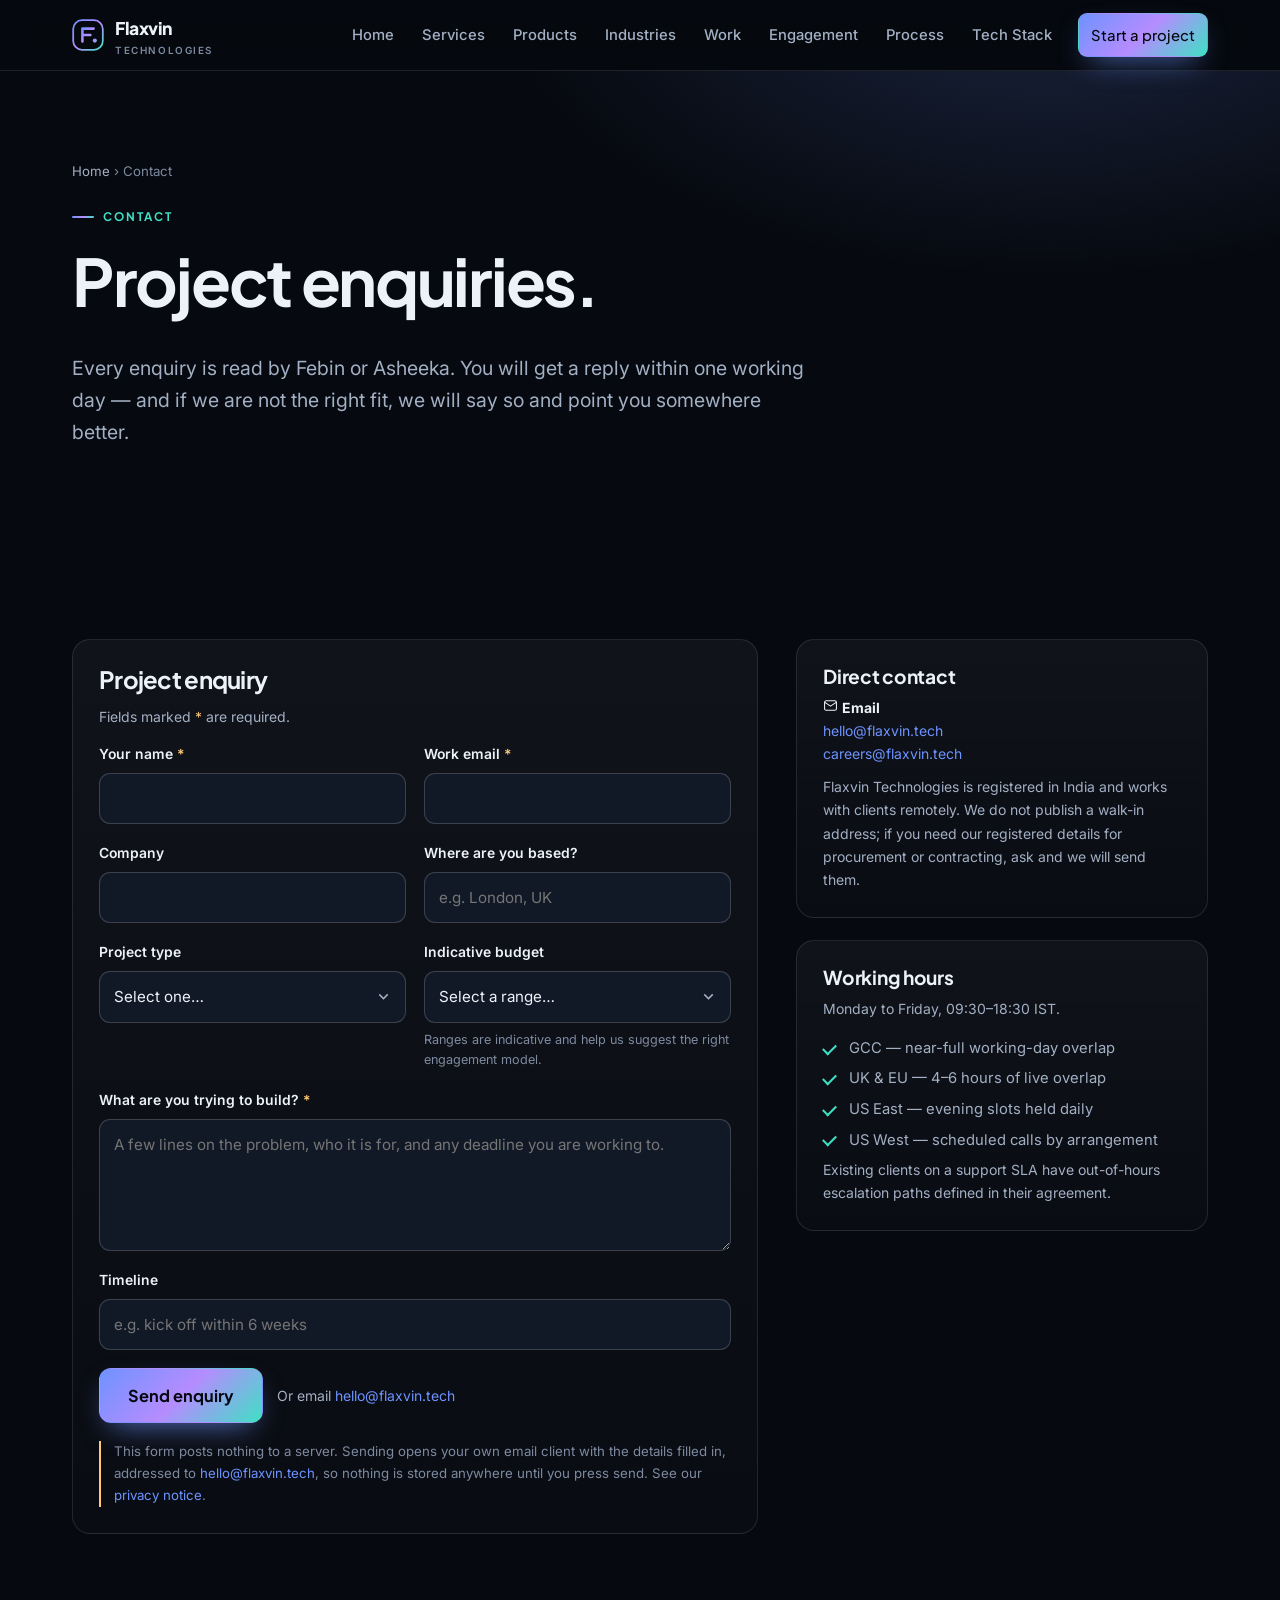
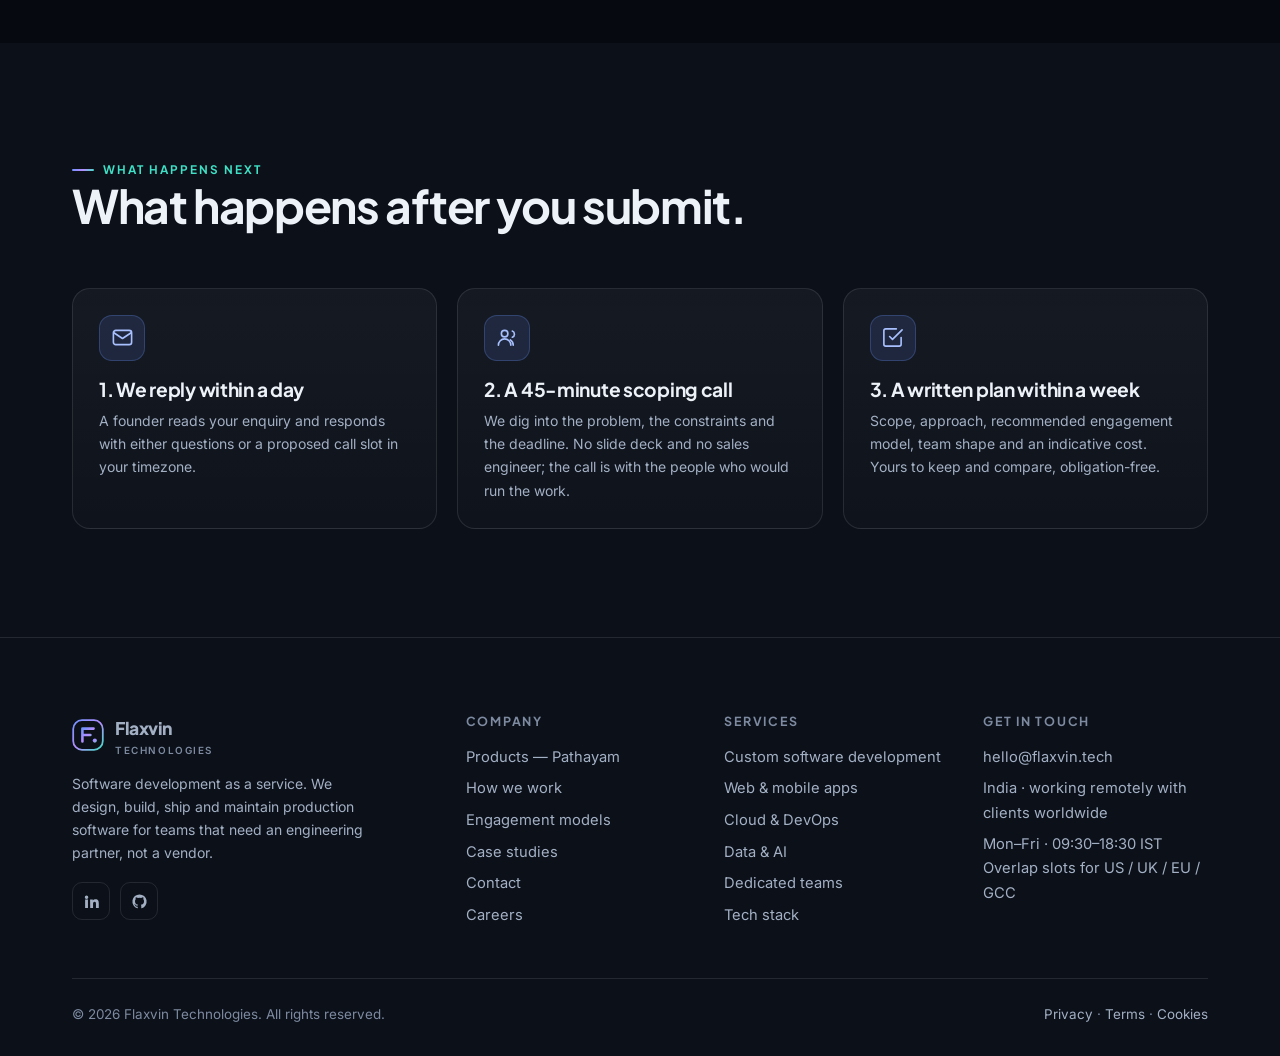
==== contact.html @ ec8975b3 "Add Flaxvin Technologies website Static site, twelve pages, no build step. Each page is self-contain" ====
<!DOCTYPE html>
<html lang="en">
<head>
<meta charset="utf-8">
<meta name="viewport" content="width=device-width, initial-scale=1">
<title>Contact — Flaxvin Technologies</title>
<meta name="description" content="Start a project with Flaxvin Technologies. Send a project enquiry, or email hello@flaxvin.tech. India-based, working across US, UK, EU and Middle East timezones.">
<link rel="canonical" href="https://flaxvin.github.io/Website/contact.html">
<meta name="theme-color" content="#06090F">
<meta property="og:title" content="Contact — Flaxvin Technologies">
<meta property="og:description" content="Start a project with Flaxvin Technologies. Send a project enquiry, or email hello@flaxvin.tech. India-based, working across US, UK, EU and Middle East timezones.">
<meta property="og:site_name" content="Flaxvin Technologies">
<meta property="og:type" content="website">
<meta property="og:image" content="https://flaxvin.github.io/Website/og-image.png">
<meta property="og:image:width" content="1200">
<meta property="og:image:height" content="630">
<meta property="og:url" content="https://flaxvin.github.io/Website/contact.html">
<meta name="twitter:card" content="summary_large_image">
<link rel="icon" href="favicon.ico" sizes="any">
<link rel="icon" href="favicon.svg" type="image/svg+xml">
<link rel="apple-touch-icon" href="assets/logo/apple-touch-icon.png">
<link rel="preconnect" href="https://fonts.googleapis.com">
<link rel="preconnect" href="https://fonts.gstatic.com" crossorigin>
<style>
@import url('https://fonts.googleapis.com/css2?family=Plus+Jakarta+Sans:wght@400;500;600;700;800&family=Inter:wght@400;500;600&display=swap');

*,*::before,*::after{box-sizing:border-box}
:root{
  color-scheme:dark;
  --ink:#06090F;
  --surface:#0B1019;
  --surface-2:#111826;
  --surface-3:#16202F;
  --line:rgba(255,255,255,.10);
  --line-strong:rgba(255,255,255,.18);
  --text:#EDF1F8;
  --muted:#A3B0C4;
  --muted-2:#7D8AA0;
  --accent:#6E93FF;
  --accent-2:#3FE0C5;
  --accent-3:#B58CFF;
  --warn:#FFC978;
  --radius:18px;
  --radius-sm:12px;
  --maxw:1180px;
  --grad:linear-gradient(135deg,#6E93FF 0%,#B58CFF 50%,#3FE0C5 100%);
  --shadow:0 20px 60px -20px rgba(0,0,0,.65);
}
html{-webkit-text-size-adjust:100%;scroll-behavior:smooth;scroll-padding-top:86px;background:var(--ink)}
@media (prefers-reduced-motion:reduce){html{scroll-behavior:auto}}
body{
  margin:0;background:var(--ink);color:var(--text);
  font-family:'Inter',system-ui,-apple-system,Segoe UI,Roboto,sans-serif;
  font-size:16.5px;line-height:1.65;-webkit-font-smoothing:antialiased;
  overflow-x:hidden;
}
img{max-width:100%;display:block}
a{color:var(--accent);text-decoration:none}
a:hover{text-decoration:underline}
h1,h2,h3,h4{font-family:'Plus Jakarta Sans',system-ui,sans-serif;font-weight:700;line-height:1.14;letter-spacing:-.02em;margin:0 0 .5em}
h1{font-size:clamp(2.35rem,5.4vw,4.1rem);letter-spacing:-.035em}
h2{font-size:clamp(1.85rem,3.6vw,2.9rem);letter-spacing:-.03em}
h3{font-size:1.2rem;letter-spacing:-.015em}
h4{font-size:1rem;letter-spacing:-.01em}
p{margin:0 0 1.1em}
ul{margin:0 0 1.1em;padding-left:1.15em}
li{margin:.35em 0}
:focus-visible{outline:3px solid var(--accent-2);outline-offset:3px;border-radius:6px}
.skip{position:absolute;left:-9999px;top:0;background:var(--accent);color:#04070D;padding:.7rem 1.1rem;border-radius:0 0 10px 0;font-weight:700;z-index:999}
.skip:focus{left:0}
.wrap{width:100%;max-width:var(--maxw);margin-inline:auto;padding-inline:22px}
.section{padding:clamp(64px,8.5vw,118px) 0;position:relative}
.section--tint{background:var(--surface)}
.section--tint2{background:var(--surface-2)}
.rule{border:0;border-top:1px solid var(--line);margin:0}

/* ---------- header ---------- */
.hdr{position:sticky;top:0;z-index:80;backdrop-filter:blur(14px);-webkit-backdrop-filter:blur(14px);
  background:rgba(6,9,15,.78);border-bottom:1px solid var(--line)}
.hdr__in{display:flex;align-items:center;gap:20px;min-height:70px}
.brand{display:flex;align-items:center;gap:11px;font-family:'Plus Jakarta Sans',sans-serif;font-weight:800;
  font-size:1.09rem;letter-spacing:-.025em;color:var(--text);text-decoration:none;flex:0 0 auto}
.brand:hover{text-decoration:none}
.brand__mark{width:32px;height:32px;flex:0 0 auto}
.brand__sub{display:block;font-family:'Inter',sans-serif;font-size:.62rem;font-weight:600;letter-spacing:.16em;
  text-transform:uppercase;color:var(--muted-2);line-height:1;margin-top:3px}
.nav{margin-left:auto;display:flex;align-items:center;gap:4px}
.nav a{color:var(--muted);font-size:.925rem;font-weight:500;padding:9px 12px;border-radius:9px;white-space:nowrap}
.nav a:hover{color:var(--text);background:rgba(255,255,255,.06);text-decoration:none}
.nav a[aria-current="page"],.nav a.is-active{color:var(--text);background:rgba(110,147,255,.14)}
/* the .nav a rules above out-specify .btn--primary, so restate the CTA here */
.nav a.btn--primary,.nav a.btn--primary:hover,.nav a.btn--primary:focus-visible{
  color:#05080E;background:var(--grad)}
.hdr .btn{margin-left:10px}
.burger{margin-left:auto;display:none;background:transparent;border:1px solid var(--line-strong);color:var(--text);
  width:44px;height:42px;border-radius:11px;cursor:pointer;align-items:center;justify-content:center}
.burger span{display:block;width:18px;height:2px;background:currentColor;position:relative}
.burger span::before,.burger span::after{content:"";position:absolute;left:0;width:18px;height:2px;background:currentColor;transition:.22s}
.burger span::before{top:-6px}.burger span::after{top:6px}
.burger[aria-expanded="true"] span{background:transparent}
.burger[aria-expanded="true"] span::before{top:0;transform:rotate(45deg)}
.burger[aria-expanded="true"] span::after{top:0;transform:rotate(-45deg)}
@media(max-width:1000px){
  .burger{display:flex}
  .nav{position:fixed;inset:70px 0 auto 0;flex-direction:column;align-items:stretch;gap:2px;margin:0;
    background:var(--surface);border-bottom:1px solid var(--line);padding:14px 22px 26px;
    max-height:calc(100dvh - 70px);overflow:auto;display:none}
  .nav.open{display:flex}
  .nav a{padding:13px 12px;font-size:1.02rem}
  .hdr .btn{margin:10px 0 0}
}

/* ---------- buttons ---------- */
.btn{display:inline-flex;align-items:center;justify-content:center;gap:9px;font-family:'Plus Jakarta Sans',sans-serif;
  font-weight:700;font-size:.95rem;padding:13px 22px;border-radius:12px;border:1px solid transparent;cursor:pointer;
  transition:transform .18s ease,box-shadow .18s ease,background .18s ease,border-color .18s ease;text-decoration:none}
.btn:hover{text-decoration:none;transform:translateY(-2px)}
.btn--primary{background:var(--grad);color:#05080E;box-shadow:0 12px 30px -12px rgba(110,147,255,.8)}
.btn--primary:hover{box-shadow:0 18px 38px -12px rgba(110,147,255,.95)}
.btn--ghost{background:rgba(255,255,255,.04);border-color:var(--line-strong);color:var(--text)}
.btn--ghost:hover{background:rgba(255,255,255,.09);border-color:rgba(255,255,255,.3)}
.btn--lg{padding:16px 28px;font-size:1.02rem}
.btn svg{width:17px;height:17px;flex:0 0 auto}

/* ---------- bits ---------- */
.eyebrow{display:inline-flex;align-items:center;gap:9px;font-family:'Plus Jakarta Sans',sans-serif;font-size:.735rem;
  font-weight:700;letter-spacing:.17em;text-transform:uppercase;color:var(--accent-2);margin:0 0 18px}
.eyebrow::before{content:"";width:22px;height:2px;background:var(--grad);border-radius:2px}
.lead{font-size:clamp(1.05rem,1.55vw,1.22rem);color:var(--muted);max-width:62ch}
.muted{color:var(--muted)}
.small{font-size:.875rem}
.grad-text{background:var(--grad);-webkit-background-clip:text;background-clip:text;color:transparent}
.sec-head{max-width:68ch;margin-bottom:clamp(34px,4.4vw,56px)}
.sec-head p{margin-bottom:0}
.pill{display:inline-flex;align-items:center;gap:8px;font-size:.8rem;font-weight:600;color:var(--muted);
  background:rgba(255,255,255,.05);border:1px solid var(--line);border-radius:999px;padding:6px 13px}
.tag{display:inline-block;font-size:.775rem;font-weight:600;color:var(--muted);background:rgba(255,255,255,.045);
  border:1px solid var(--line);border-radius:7px;padding:4px 10px;margin:0 6px 6px 0}
.tag--accent{color:#BFD0FF;background:rgba(110,147,255,.12);border-color:rgba(110,147,255,.3)}

/* ---------- grid + cards ---------- */
.grid{display:grid;gap:20px}
.g2{grid-template-columns:repeat(2,1fr)}
.g3{grid-template-columns:repeat(3,1fr)}
.g4{grid-template-columns:repeat(4,1fr)}
@media(max-width:940px){.g3,.g4{grid-template-columns:repeat(2,1fr)}}
@media(max-width:640px){.g2,.g3,.g4{grid-template-columns:1fr}}
.enquiry{grid-template-columns:1.25fr .75fr;gap:38px;align-items:start}
@media(max-width:900px){.enquiry{grid-template-columns:1fr;gap:22px}}
.enquiry__aside{display:grid;gap:22px;align-content:start;position:sticky;top:90px}
@media(max-width:900px){.enquiry__aside{position:static;top:auto}}
.card{background:linear-gradient(180deg,rgba(255,255,255,.045),rgba(255,255,255,.015));border:1px solid var(--line);
  border-radius:var(--radius);padding:26px;position:relative;overflow:hidden;
  transition:transform .25s ease,border-color .25s ease,background .25s ease}
.card::after{content:"";position:absolute;inset:0;border-radius:inherit;pointer-events:none;
  background:radial-gradient(420px 180px at 15% -10%,rgba(110,147,255,.2),transparent 70%);opacity:0;transition:opacity .3s}
.card:hover{transform:translateY(-4px);border-color:var(--line-strong)}
.card:hover::after{opacity:1}
.card h3{margin-bottom:.45em}
.card p:last-child{margin-bottom:0}
.card__ico{width:46px;height:46px;border-radius:13px;display:grid;place-items:center;margin-bottom:18px;
  background:rgba(110,147,255,.13);border:1px solid rgba(110,147,255,.26);color:#A9C0FF}
.card__ico svg{width:23px;height:23px}
.card--flat{background:var(--surface-2);border-color:var(--line)}
.card--flat:hover{transform:none;background:var(--surface-3)}

/* ---------- hero ---------- */
.hero{position:relative;padding:clamp(70px,9vw,130px) 0 clamp(60px,7vw,96px);overflow:hidden;
  background:radial-gradient(1100px 620px at 78% -10%,rgba(110,147,255,.22),transparent 62%),
             radial-gradient(760px 520px at 8% 8%,rgba(63,224,197,.13),transparent 60%),
             var(--ink)}
.hero::before{content:"";position:absolute;inset:0;pointer-events:none;opacity:.5;
  background-image:linear-gradient(rgba(255,255,255,.035) 1px,transparent 1px),linear-gradient(90deg,rgba(255,255,255,.035) 1px,transparent 1px);
  background-size:64px 64px;
  -webkit-mask-image:radial-gradient(900px 540px at 50% 0%,#000,transparent 75%);
  mask-image:radial-gradient(900px 540px at 50% 0%,#000,transparent 75%)}
.hero__in{position:relative;display:grid;grid-template-columns:1.12fr .88fr;gap:54px;align-items:center}
@media(max-width:980px){.hero__in{grid-template-columns:1fr;gap:42px}}
.hero h1{margin-bottom:.35em}
.hero .lead{font-size:clamp(1.08rem,1.7vw,1.3rem);max-width:56ch}
.hero__cta{display:flex;flex-wrap:wrap;gap:13px;margin:30px 0 26px}
.hero__meta{display:flex;flex-wrap:wrap;gap:10px}
.hero-art{position:relative;aspect-ratio:1/1;max-width:440px;margin-inline:auto;width:100%}
.hero-art svg{width:100%;height:100%;overflow:visible}
.page-hero{padding:clamp(56px,7vw,92px) 0 clamp(40px,5vw,60px);
  background:radial-gradient(900px 480px at 82% -20%,rgba(110,147,255,.2),transparent 62%),var(--ink)}
.crumb{font-size:.83rem;color:var(--muted-2);margin-bottom:16px}
.crumb a{color:var(--muted)}

/* ---------- trust bar ---------- */
.trust{border-block:1px solid var(--line);background:var(--surface);padding:26px 0}
.trust__lbl{font-size:.755rem;letter-spacing:.16em;text-transform:uppercase;color:var(--muted-2);font-weight:700;
  text-align:center;margin:0 0 18px}
.trust__row{display:flex;flex-wrap:wrap;gap:12px;justify-content:center}
.logo-ph{display:grid;place-items:center;min-width:152px;height:52px;padding:0 18px;border:1px dashed var(--line-strong);
  border-radius:11px;color:var(--muted-2);font-size:.82rem;font-weight:600;letter-spacing:.03em;background:rgba(255,255,255,.02)}

/* ---------- stats ---------- */
.stats{display:grid;grid-template-columns:repeat(4,1fr);gap:20px}
@media(max-width:820px){.stats{grid-template-columns:repeat(2,1fr)}}
.stat{padding:24px;border:1px solid var(--line);border-radius:var(--radius);background:var(--surface-2)}
.stat__n{font-family:'Plus Jakarta Sans',sans-serif;font-size:clamp(2rem,3.6vw,2.7rem);font-weight:800;letter-spacing:-.04em;
  line-height:1;margin-bottom:9px;background:var(--grad);-webkit-background-clip:text;background-clip:text;color:transparent}
.stat__l{font-size:.885rem;color:var(--muted);margin:0}

/* ---------- process timeline ---------- */
.tl{position:relative;display:grid;gap:0}
.tl__item{display:grid;grid-template-columns:76px 1fr;gap:22px;padding-bottom:34px;position:relative}
.tl__item:last-child{padding-bottom:0}
.tl__item::before{content:"";position:absolute;left:27px;top:56px;bottom:-4px;width:2px;
  background:linear-gradient(180deg,rgba(110,147,255,.55),rgba(110,147,255,.05))}
.tl__item:last-child::before{display:none}
.tl__n{width:56px;height:56px;border-radius:16px;display:grid;place-items:center;font-family:'Plus Jakarta Sans',sans-serif;
  font-weight:800;font-size:1.05rem;color:#05080E;background:var(--grad);box-shadow:0 10px 26px -12px rgba(110,147,255,.9)}
.tl__body{padding-top:5px}
.tl__body h3{margin-bottom:.3em}
.tl__meta{font-size:.8rem;color:var(--accent-2);font-weight:600;letter-spacing:.06em;text-transform:uppercase;margin-bottom:7px}
@media(max-width:560px){.tl__item{grid-template-columns:1fr;gap:12px}.tl__item::before{display:none}}

/* ---------- table ---------- */
.tbl-wrap{overflow-x:auto;border:1px solid var(--line);border-radius:var(--radius);background:var(--surface-2)}
table{border-collapse:collapse;width:100%;min-width:760px;font-size:.925rem}
caption{text-align:left;padding:18px 20px 0;color:var(--muted);font-size:.875rem}
th,td{padding:15px 18px;text-align:left;border-bottom:1px solid var(--line);vertical-align:top}
thead th{font-family:'Plus Jakarta Sans',sans-serif;font-size:.78rem;letter-spacing:.11em;text-transform:uppercase;
  color:var(--muted-2);background:rgba(255,255,255,.03);white-space:nowrap}
tbody th{font-weight:700;color:var(--text);white-space:nowrap}
tbody tr:last-child th,tbody tr:last-child td{border-bottom:0}
tbody tr:hover td,tbody tr:hover th{background:rgba(255,255,255,.025)}

/* ---------- testimonials ---------- */
.quote{background:var(--surface-2);border:1px solid var(--line);border-radius:var(--radius);padding:28px;display:flex;
  flex-direction:column;gap:18px}
.quote__mark{width:30px;height:30px;color:var(--accent);opacity:.75}
.quote blockquote{margin:0;font-size:1.03rem;line-height:1.62}
.quote figcaption{display:flex;align-items:center;gap:13px;margin-top:auto;font-size:.885rem}
.avatar{width:42px;height:42px;border-radius:50%;flex:0 0 auto;display:grid;place-items:center;
  font-family:'Plus Jakarta Sans',sans-serif;font-weight:800;font-size:.9rem;color:#05080E;background:var(--grad)}
.quote figcaption strong{display:block;color:var(--text)}
.quote figcaption span{color:var(--muted-2)}

/* ---------- case study ---------- */
.case{border:1px solid var(--line);border-radius:var(--radius);background:var(--surface-2);overflow:hidden}
.case__head{padding:26px 26px 0}
.case__art{height:150px;background:linear-gradient(135deg,rgba(110,147,255,.22),rgba(63,224,197,.14));
  border-bottom:1px solid var(--line);position:relative;overflow:hidden}
.case__art svg{position:absolute;inset:0;width:100%;height:100%}
.case__body{padding:24px 26px 28px}
.case__body h3{margin-bottom:.4em}
.kv{margin:0 0 16px}
.kv dt{font-size:.75rem;letter-spacing:.12em;text-transform:uppercase;color:var(--accent-2);font-weight:700;margin-top:14px}
.kv dd{margin:5px 0 0;color:var(--muted)}
.results{display:grid;grid-template-columns:repeat(3,1fr);gap:12px;margin-top:20px;padding-top:20px;border-top:1px solid var(--line)}
@media(max-width:480px){.results{grid-template-columns:1fr}}
.results div strong{display:block;font-family:'Plus Jakarta Sans',sans-serif;font-size:1.45rem;font-weight:800;
  letter-spacing:-.03em;color:var(--accent-2)}
.results div span{font-size:.8rem;color:var(--muted-2);line-height:1.4;display:block}

/* ---------- image placeholder ---------- */
.imgph{border:1px dashed var(--line-strong);border-radius:var(--radius-sm);background:
  repeating-linear-gradient(45deg,rgba(255,255,255,.022) 0 12px,transparent 12px 24px),rgba(255,255,255,.02);
  display:grid;place-items:center;text-align:center;color:var(--muted-2);font-size:.8rem;font-weight:600;
  padding:18px;min-height:168px;line-height:1.5}

/* ---------- checklist ---------- */
.chk{list-style:none;padding:0;margin:0 0 4px}
.chk li{position:relative;padding-left:26px;margin:.42em 0;color:var(--muted);font-size:.925rem}
.chk li::before{content:"";position:absolute;left:0;top:.52em;width:13px;height:8px;border-left:2px solid var(--accent-2);
  border-bottom:2px solid var(--accent-2);transform:rotate(-45deg)}

/* ---------- CTA band ---------- */
.cta-band{position:relative;overflow:hidden;border-radius:26px;padding:clamp(38px,5.5vw,64px);
  background:linear-gradient(135deg,rgba(110,147,255,.2),rgba(181,140,255,.13) 45%,rgba(63,224,197,.16));
  border:1px solid rgba(255,255,255,.14)}
.cta-band::before{content:"";position:absolute;inset:0;
  background:radial-gradient(600px 300px at 88% 120%,rgba(63,224,197,.28),transparent 65%);pointer-events:none}
.cta-band__in{position:relative;display:grid;grid-template-columns:1.4fr auto;gap:30px;align-items:center}
@media(max-width:820px){.cta-band__in{grid-template-columns:1fr}}
.cta-band h2{margin-bottom:.3em}
.cta-band p{margin-bottom:0;color:#D9E1F2;max-width:52ch}

/* ---------- form ---------- */
.form{display:grid;gap:18px}
.field{display:grid;gap:7px;align-content:start}
.field label{font-size:.87rem;font-weight:600;color:var(--text)}
.field .hint{font-size:.79rem;color:var(--muted-2)}
.req{color:var(--warn)}
input,select,textarea{font:inherit;font-size:.95rem;color:var(--text);background:var(--surface-2);
  border:1px solid var(--line-strong);border-radius:11px;padding:12px 14px;width:100%;transition:border-color .2s,background .2s}
input:hover,select:hover,textarea:hover{border-color:rgba(255,255,255,.28)}
input:focus,select:focus,textarea:focus{border-color:var(--accent);background:var(--surface-3)}
textarea{min-height:132px;resize:vertical}
select{appearance:none;background-image:url("data:image/svg+xml;charset=utf-8,%3Csvg xmlns='http://www.w3.org/2000/svg' viewBox='0 0 24 24' fill='none' stroke='%23A3B0C4' stroke-width='2'%3E%3Cpath d='M6 9l6 6 6-6'/%3E%3C/svg%3E");
  background-repeat:no-repeat;background-position:right 13px center;background-size:17px;padding-right:40px}
.form__row{display:grid;grid-template-columns:1fr 1fr;gap:18px}
@media(max-width:600px){.form__row{grid-template-columns:1fr}}
.form-note{font-size:.83rem;color:var(--muted-2);border-left:2px solid var(--warn);padding-left:13px;margin:0}
.form-status{display:none;border:1px solid rgba(63,224,197,.4);background:rgba(63,224,197,.1);color:#BFF4EA;
  border-radius:11px;padding:13px 15px;font-size:.9rem}
.form-status.show{display:block}

/* ---------- footer ---------- */
.ftr{background:var(--surface);border-top:1px solid var(--line);padding:clamp(48px,6vw,76px) 0 30px;font-size:.92rem}
.ftr__top{display:grid;grid-template-columns:1.6fr repeat(3,1fr);gap:34px}
@media(max-width:900px){.ftr__top{grid-template-columns:1fr 1fr}}
@media(max-width:560px){.ftr__top{grid-template-columns:1fr}}
.ftr h2,.ftr h4{font-size:.78rem;letter-spacing:.14em;text-transform:uppercase;color:var(--muted-2);margin-bottom:16px}
.ftr ul{list-style:none;padding:0;margin:0}
.ftr li{margin:.5em 0}
.ftr a{color:var(--muted)}
.ftr a:hover{color:var(--text)}
.ftr__bar{margin-top:44px;padding-top:24px;border-top:1px solid var(--line);display:flex;flex-wrap:wrap;gap:14px;
  justify-content:space-between;align-items:center;color:var(--muted-2);font-size:.84rem}
.social{display:flex;gap:10px;margin-top:18px}
.social a{width:38px;height:38px;border-radius:10px;border:1px solid var(--line);display:grid;place-items:center;color:var(--muted)}
.social a:hover{color:var(--text);border-color:var(--line-strong);background:rgba(255,255,255,.05)}
.social svg{width:17px;height:17px}

/* ---------- reveal ---------- */
.reveal{opacity:0;transform:translateY(22px);transition:opacity .7s cubic-bezier(.22,.61,.36,1),transform .7s cubic-bezier(.22,.61,.36,1)}
.reveal.in{opacity:1;transform:none}
@media (prefers-reduced-motion:reduce){.reveal{opacity:1!important;transform:none!important;transition:none}
 .btn:hover,.card:hover{transform:none}}
</style>
</head>
<body id="top">
<a class="skip" href="#main">Skip to content</a>
<header class="hdr">
  <div class="wrap hdr__in">
    <a class="brand" href="index.html" aria-label="Flaxvin Technologies — home">
      <svg class="brand__mark" viewBox="0 0 40 40" aria-hidden="true"><defs><linearGradient id="bm-hdr" x1="0" y1="0" x2="1" y2="1"><stop offset="0" stop-color="#6E93FF"/><stop offset=".5" stop-color="#B58CFF"/><stop offset="1" stop-color="#3FE0C5"/></linearGradient></defs><rect x="1.5" y="1.5" width="37" height="37" rx="11" fill="none" stroke="url(#bm-hdr)" stroke-width="2.2"/><path d="M13 28V12h14M13 20h10" stroke="url(#bm-hdr)" stroke-width="3.2" stroke-linecap="round" stroke-linejoin="round" fill="none"/><circle cx="28.5" cy="27" r="2.6" fill="url(#bm-hdr)"/></svg>
      <span>Flaxvin<span class="brand__sub">Technologies</span></span>
    </a>
    <button class="burger" id="burger" aria-label="Toggle navigation menu" aria-expanded="false" aria-controls="site-nav"><span></span></button>
    <nav class="nav" id="site-nav" aria-label="Primary">
      <a href="index.html">Home</a>
      <a href="services.html">Services</a>
      <a href="products.html">Products</a>
      <a href="industries.html">Industries</a>
      <a href="work.html">Work</a>
      <a href="engagement.html">Engagement</a>
      <a href="process.html">Process</a>
      <a href="tech.html">Tech Stack</a>
      <a class="btn btn--primary" href="contact.html">Start a project</a>
    </nav>
  </div>
</header>
<main id="main">

<section class="page-hero">
  <div class="wrap">
    <p class="crumb"><a href="index.html">Home</a> &rsaquo; Contact</p>
    <p class="eyebrow">Contact</p>
    <h1>Project enquiries.</h1>
    <p class="lead">Every enquiry is read by Febin or Asheeka. You will get a reply within one working day — and if we are not the right fit, we will say so and point you somewhere better.</p>
  </div>
</section>

<section class="section">
  <div class="wrap">
    <div class="grid enquiry">
      <div class="card reveal">
        <h2 style="font-size:1.5rem;margin-top:0">Project enquiry</h2>
        <p class="muted small">Fields marked <span class="req">*</span> are required.</p>
        <form class="form" id="inquiry-form" action="mailto:hello@flaxvin.tech" method="post" enctype="text/plain" novalidate>
  <div class="form__row">
    <div class="field">
      <label for="f-name">Your name <span class="req" aria-hidden="true">*</span></label>
      <input id="f-name" name="name" type="text" autocomplete="name" required>
    </div>
    <div class="field">
      <label for="f-email">Work email <span class="req" aria-hidden="true">*</span></label>
      <input id="f-email" name="email" type="email" autocomplete="email" required>
    </div>
  </div>
  <div class="form__row">
    <div class="field">
      <label for="f-company">Company</label>
      <input id="f-company" name="company" type="text" autocomplete="organization">
    </div>
    <div class="field">
      <label for="f-country">Where are you based?</label>
      <input id="f-country" name="country" type="text" autocomplete="country-name" placeholder="e.g. London, UK">
    </div>
  </div>
  <div class="form__row">
    <div class="field">
      <label for="f-type">Project type</label>
      <select id="f-type" name="project_type">
        <option value="">Select one…</option>
        <option>Custom software development</option>
        <option>Web application</option>
        <option>Mobile application</option>
        <option>Cloud &amp; DevOps</option>
        <option>API / systems integration</option>
        <option>Data engineering &amp; analytics</option>
        <option>AI / ML integration</option>
        <option>UI/UX design</option>
        <option>QA &amp; test automation</option>
        <option>Maintenance &amp; support</option>
        <option>Legacy modernisation</option>
        <option>Dedicated team / staff augmentation</option>
        <option>Not sure yet</option>
      </select>
    </div>
    <div class="field">
      <label for="f-budget">Indicative budget</label>
      <select id="f-budget" name="budget">
        <option value="">Select a range…</option>
        <option>Under &#8377;5 lakh</option>
        <option>&#8377;5–15 lakh</option>
        <option>&#8377;15–40 lakh</option>
        <option>&#8377;40 lakh–&#8377;1 crore</option>
        <option>Over &#8377;1 crore</option>
        <option>Monthly retainer / dedicated team</option>
        <option>Not defined yet</option>
      </select>
      <p class="hint">Ranges are indicative and help us suggest the right engagement model.</p>
    </div>
  </div>
  <div class="field">
    <label for="f-msg">What are you trying to build? <span class="req" aria-hidden="true">*</span></label>
    <textarea id="f-msg" name="message" required placeholder="A few lines on the problem, who it is for, and any deadline you are working to."></textarea>
  </div>
  <div class="field">
    <label for="f-timeline">Timeline</label>
    <input id="f-timeline" name="timeline" type="text" placeholder="e.g. kick off within 6 weeks">
  </div>
  <p class="form-status" id="form-status" role="status" tabindex="-1"></p>
  <div style="display:flex;flex-wrap:wrap;gap:14px;align-items:center">
    <button class="btn btn--primary btn--lg" type="submit">Send enquiry</button>
    <p class="small muted" style="margin:0">Or email <a href="mailto:hello@flaxvin.tech">hello@flaxvin.tech</a></p>
  </div>
  <p class="form-note">This form posts nothing to a server. Sending opens your own email client with the details filled in, addressed to <a href="mailto:hello@flaxvin.tech">hello@flaxvin.tech</a>, so nothing is stored anywhere until you press send. See our <a href="privacy.html">privacy notice</a>.</p>
</form>
      </div>
      <div class="enquiry__aside">
        <aside class="card reveal">
          <h3 style="margin-top:0">Direct contact</h3>
          <p class="small" style="margin-bottom:10px"><svg viewBox="0 0 24 24" width="15" height="15" fill="none" stroke="currentColor" stroke-width="1.7" stroke-linecap="round" stroke-linejoin="round" aria-hidden="true"><rect x="2.5" y="4.5" width="19" height="15" rx="2.5"/><path d="m3 7 9 6 9-6"/></svg> <strong>Email</strong><br><a href="mailto:hello@flaxvin.tech">hello@flaxvin.tech</a><br><a href="mailto:careers@flaxvin.tech">careers@flaxvin.tech</a></p>
          <p class="small muted" style="margin-bottom:0">Flaxvin Technologies is registered in India and works with clients remotely. We do not publish a walk-in address; if you need our registered details for procurement or contracting, ask and we will send them.</p>
        </aside>
        <aside class="card reveal">
          <h3 style="margin-top:0">Working hours</h3>
          <p class="muted small">Monday to Friday, 09:30–18:30 IST.</p>
          <ul class="chk">
            <li>GCC — near-full working-day overlap</li>
            <li>UK &amp; EU — 4–6 hours of live overlap</li>
            <li>US East — evening slots held daily</li>
            <li>US West — scheduled calls by arrangement</li>
          </ul>
          <p class="small muted" style="margin:0">Existing clients on a support SLA have out-of-hours escalation paths defined in their agreement.</p>
        </aside>
      </div>
    </div>
  </div>
</section>

<section class="section section--tint">
  <div class="wrap">
    <div class="sec-head reveal"><p class="eyebrow">What happens next</p><h2>What happens after you submit.</h2></div>
    <div class="grid g3">
      <div class="card reveal"><span class="card__ico" aria-hidden="true"><svg viewBox="0 0 24 24" fill="none" stroke="currentColor" stroke-width="1.7" stroke-linecap="round" stroke-linejoin="round"><rect x="2.5" y="4.5" width="19" height="15" rx="2.5"/><path d="m3 7 9 6 9-6"/></svg></span><h3>1. We reply within a day</h3><p class="muted small">A founder reads your enquiry and responds with either questions or a proposed call slot in your timezone.</p></div>
      <div class="card reveal"><span class="card__ico" aria-hidden="true"><svg viewBox="0 0 24 24" fill="none" stroke="currentColor" stroke-width="1.7" stroke-linecap="round" stroke-linejoin="round"><circle cx="9" cy="8" r="3.4"/><path d="M2.5 20a6.5 6.5 0 0 1 13 0"/><path d="M17 5.3a3.4 3.4 0 0 1 0 6.4M18 20a6.5 6.5 0 0 0-3-5.5"/></svg></span><h3>2. A 45-minute scoping call</h3><p class="muted small">We dig into the problem, the constraints and the deadline. No slide deck and no sales engineer; the call is with the people who would run the work.</p></div>
      <div class="card reveal"><span class="card__ico" aria-hidden="true"><svg viewBox="0 0 24 24" fill="none" stroke="currentColor" stroke-width="1.7" stroke-linecap="round" stroke-linejoin="round"><path d="M9 11l3 3L22 4"/><path d="M21 12v7a2 2 0 0 1-2 2H5a2 2 0 0 1-2-2V5a2 2 0 0 1 2-2h11"/></svg></span><h3>3. A written plan within a week</h3><p class="muted small">Scope, approach, recommended engagement model, team shape and an indicative cost. Yours to keep and compare, obligation-free.</p></div>
    </div>
  </div>
</section>

</main>
<footer class="ftr">
  <div class="wrap">
    <div class="ftr__top">
      <div>
        <a class="brand" href="index.html" style="margin-bottom:16px"><svg class="brand__mark" viewBox="0 0 40 40" aria-hidden="true"><defs><linearGradient id="bm-ftr" x1="0" y1="0" x2="1" y2="1"><stop offset="0" stop-color="#6E93FF"/><stop offset=".5" stop-color="#B58CFF"/><stop offset="1" stop-color="#3FE0C5"/></linearGradient></defs><rect x="1.5" y="1.5" width="37" height="37" rx="11" fill="none" stroke="url(#bm-ftr)" stroke-width="2.2"/><path d="M13 28V12h14M13 20h10" stroke="url(#bm-ftr)" stroke-width="3.2" stroke-linecap="round" stroke-linejoin="round" fill="none"/><circle cx="28.5" cy="27" r="2.6" fill="url(#bm-ftr)"/></svg><span>Flaxvin<span class="brand__sub">Technologies</span></span></a>
        <p class="muted small" style="max-width:34ch">Software development as a service. We design, build, ship and maintain production software for teams that need an engineering partner, not a vendor.</p>
        <div class="social">
          <a href="https://www.linkedin.com/company/flaxvin" target="_blank" rel="noopener" aria-label="Flaxvin Technologies on LinkedIn"><svg viewBox="0 0 24 24" fill="currentColor" aria-hidden="true"><path d="M4.98 3.5A2.5 2.5 0 1 0 5 8.5a2.5 2.5 0 0 0-.02-5zM3 9h4v12H3zM10 9h3.8v1.7h.05A4.2 4.2 0 0 1 17.6 8.7c4 0 4.7 2.6 4.7 6V21h-4v-5.5c0-1.3 0-3-1.9-3s-2.2 1.4-2.2 2.9V21h-4z"/></svg></a>
          <a href="https://github.com/flaxvin" target="_blank" rel="noopener" aria-label="Flaxvin Technologies on GitHub"><svg viewBox="0 0 24 24" fill="currentColor" aria-hidden="true"><path d="M12 2a10 10 0 0 0-3.16 19.49c.5.09.68-.22.68-.48v-1.7c-2.78.6-3.37-1.34-3.37-1.34-.45-1.16-1.11-1.47-1.11-1.47-.91-.62.07-.6.07-.6 1 .07 1.53 1.03 1.53 1.03.9 1.53 2.36 1.09 2.94.83.09-.65.35-1.09.63-1.34-2.22-.25-4.56-1.11-4.56-4.94 0-1.09.39-1.98 1.03-2.68-.1-.25-.45-1.27.1-2.64 0 0 .84-.27 2.75 1.02a9.5 9.5 0 0 1 5 0c1.91-1.29 2.75-1.02 2.75-1.02.55 1.37.2 2.39.1 2.64.64.7 1.03 1.59 1.03 2.68 0 3.84-2.34 4.69-4.57 4.94.36.31.68.92.68 1.85v2.74c0 .27.18.58.69.48A10 10 0 0 0 12 2z"/></svg></a>
        </div>
      </div>
      <nav aria-label="Company">
        <h2>Company</h2>
        <ul>
          <li><a href="products.html">Products &mdash; Pathayam</a></li>
          <li><a href="process.html">How we work</a></li>
          <li><a href="engagement.html">Engagement models</a></li>
          <li><a href="work.html">Case studies</a></li>
          <li><a href="contact.html">Contact</a></li>
          <li><a href="mailto:careers@flaxvin.tech">Careers</a></li>
        </ul>
      </nav>
      <nav aria-label="Services">
        <h2>Services</h2>
        <ul>
          <li><a href="services.html">Custom software development</a></li>
          <li><a href="services.html">Web &amp; mobile apps</a></li>
          <li><a href="services.html">Cloud &amp; DevOps</a></li>
          <li><a href="services.html">Data &amp; AI</a></li>
          <li><a href="services.html">Dedicated teams</a></li>
          <li><a href="tech.html">Tech stack</a></li>
        </ul>
      </nav>
      <div>
        <h2>Get in touch</h2>
        <ul>
          <li><a href="mailto:hello@flaxvin.tech">hello@flaxvin.tech</a></li>
          <li class="muted">India &middot; working remotely with clients worldwide</li>
          <li class="muted">Mon–Fri · 09:30–18:30 IST<br>Overlap slots for US / UK / EU / GCC</li>
        </ul>
      </div>
    </div>
    <div class="ftr__bar">
      <p style="margin:0">&copy; <span id="year">2026</span> Flaxvin Technologies. All rights reserved.</p>
      <p style="margin:0"><a href="privacy.html">Privacy</a> · <a href="terms.html">Terms</a> · <a href="cookies.html">Cookies</a></p>
    </div>
  </div>
</footer>
<script>
(function(){
  var burger=document.querySelector('.burger'),nav=document.getElementById('site-nav');
  if(burger&&nav){
    burger.addEventListener('click',function(){
      var open=nav.classList.toggle('open');
      burger.setAttribute('aria-expanded',open?'true':'false');
    });
    nav.addEventListener('click',function(e){
      if(e.target.tagName==='A'&&window.innerWidth<=1000){
        nav.classList.remove('open');burger.setAttribute('aria-expanded','false');
      }
    });
    document.addEventListener('keydown',function(e){
      if(e.key==='Escape'&&nav.classList.contains('open')){
        nav.classList.remove('open');burger.setAttribute('aria-expanded','false');burger.focus();
      }
    });
  }
  var reduce=window.matchMedia&&window.matchMedia('(prefers-reduced-motion: reduce)').matches;
  var items=document.querySelectorAll('.reveal');
  if(reduce||!('IntersectionObserver' in window)){
    items.forEach(function(el){el.classList.add('in')});
  }else{
    var io=new IntersectionObserver(function(entries){
      entries.forEach(function(en){
        if(en.isIntersecting){en.target.classList.add('in');io.unobserve(en.target)}
      })
    },{rootMargin:'0px 0px -8% 0px',threshold:.08});
    items.forEach(function(el,i){el.style.transitionDelay=(Math.min(i%4,3)*70)+'ms';io.observe(el)});
  }
  // active section highlight (anchor nav only)
  var links=[].slice.call(document.querySelectorAll('.nav a[href^="#"]'));
  if(links.length&&'IntersectionObserver' in window){
    var map={},secs=[];
    links.forEach(function(a){
      var s=document.getElementById(a.getAttribute('href').slice(1));
      if(s){map[s.id]=a;secs.push(s)}
    });
    var so=new IntersectionObserver(function(entries){
      entries.forEach(function(en){
        if(en.isIntersecting){
          links.forEach(function(a){a.classList.remove('is-active')});
          if(map[en.target.id])map[en.target.id].classList.add('is-active');
        }
      })
    },{rootMargin:'-45% 0px -50% 0px'});
    secs.forEach(function(s){so.observe(s)});
  }
  var form=document.getElementById('inquiry-form');
  if(form){
    form.addEventListener('submit',function(e){
      e.preventDefault();
      var st=document.getElementById('form-status');
      var get=function(id){var el=document.getElementById(id);return el?el.value.trim():''};
      var name=get('f-name'),email=get('f-email'),msg=get('f-msg'),co=get('f-company');
      var miss=[];
      if(!name)miss.push('your name');
      if(!email||email.indexOf('@')<1)miss.push('a valid work email');
      if(!msg)miss.push('a description of what you are building');
      if(st){st.classList.add('show');st.focus()}
      if(miss.length){
        var last=miss.pop();
        if(st)st.textContent='Please add '+(miss.length?miss.join(', ')+' and '+last:last)+' before sending.';
        return;
      }
      var rows=[['Name',name],['Work email',email],['Company',co],['Based in',get('f-country')],
                ['Project type',get('f-type')],['Indicative budget',get('f-budget')],['Timeline',get('f-timeline')]];
      var body=rows.filter(function(r){return r[1]}).map(function(r){return r[0]+': '+r[1]}).join('\n');
      body+='\n\nWhat they are building:\n'+msg+'\n';
      var subject='Project enquiry \u2014 '+name+(co?' ('+co+')':'');
      if(st)st.textContent='Opening your email client with these details, addressed to hello@flaxvin.tech. Nothing has been sent or stored yet \u2014 review it and press send. If nothing opened, email hello@flaxvin.tech directly.';
      window.location.href='mailto:hello@flaxvin.tech?subject='+encodeURIComponent(subject)+'&body='+encodeURIComponent(body);
    });
  }
  var y=document.getElementById('year');
  if(y)y.textContent=new Date().getFullYear();
})();
</script>
</body>
</html>
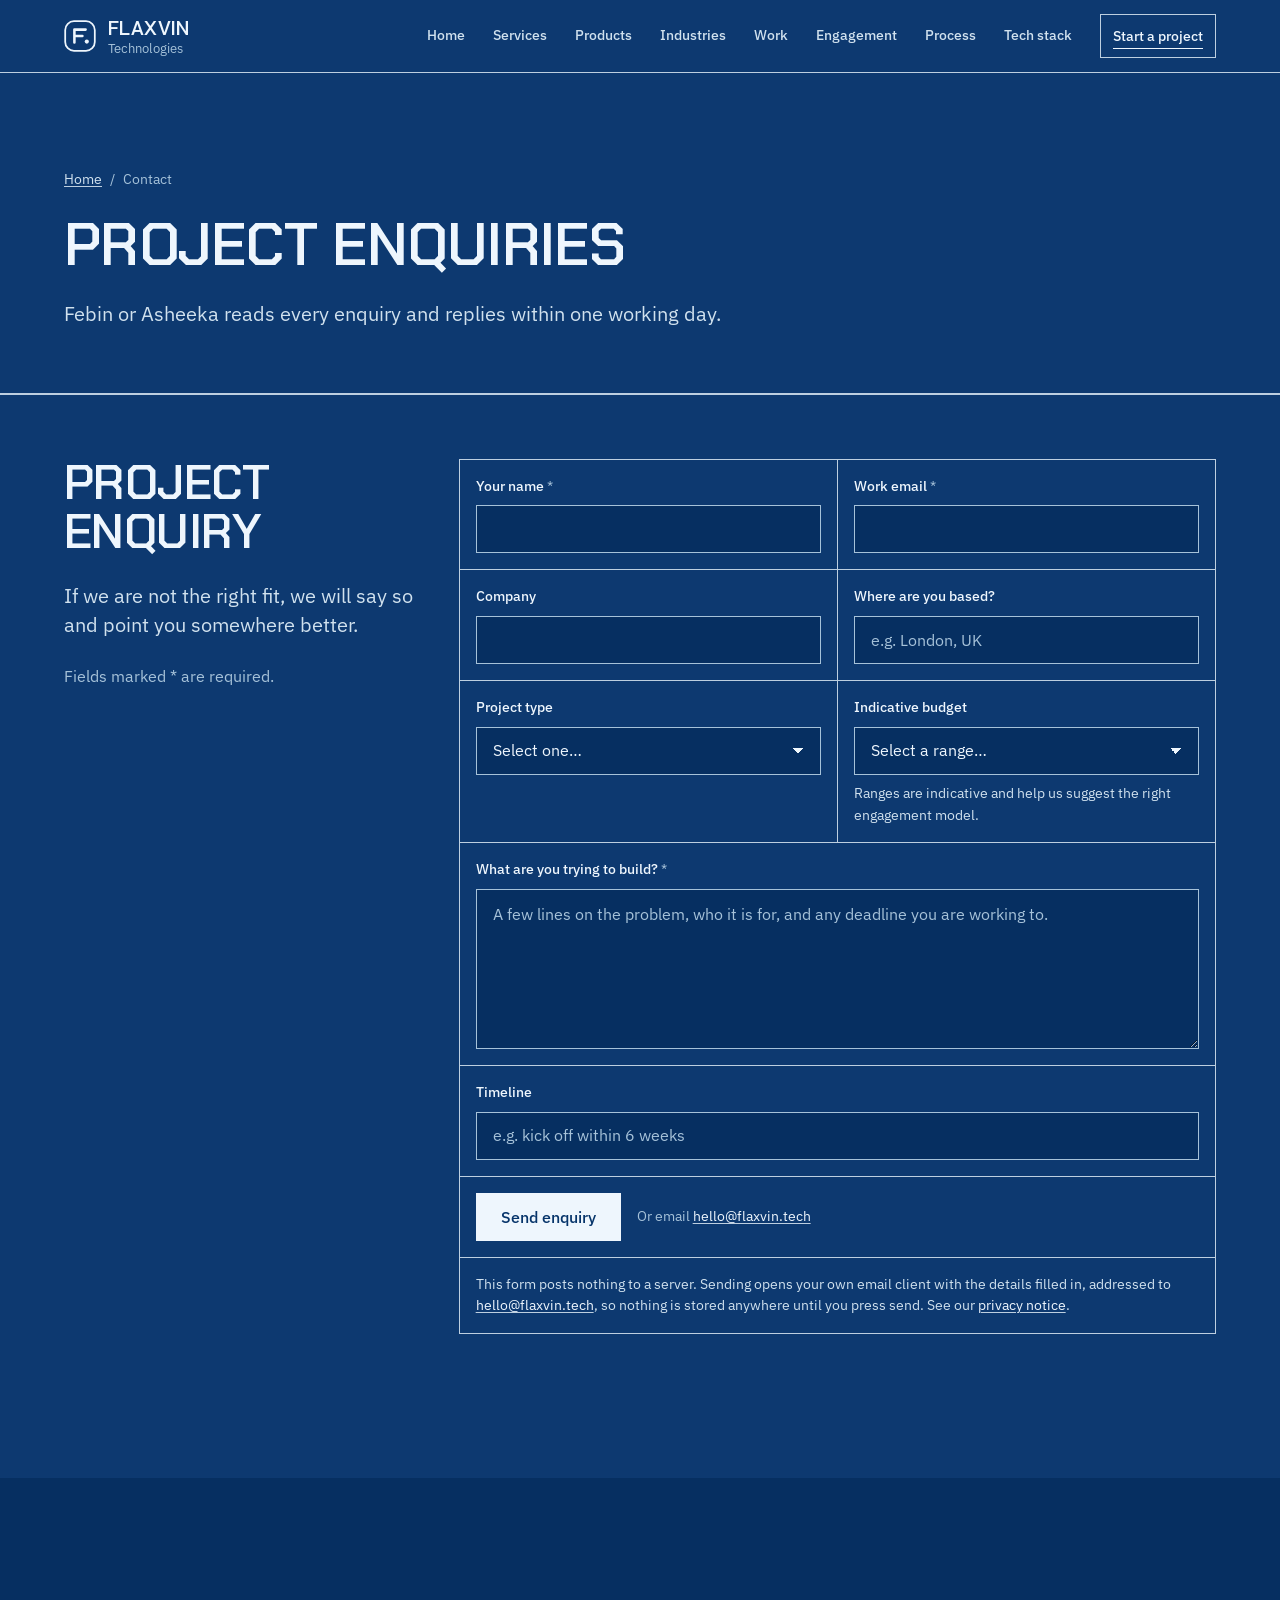
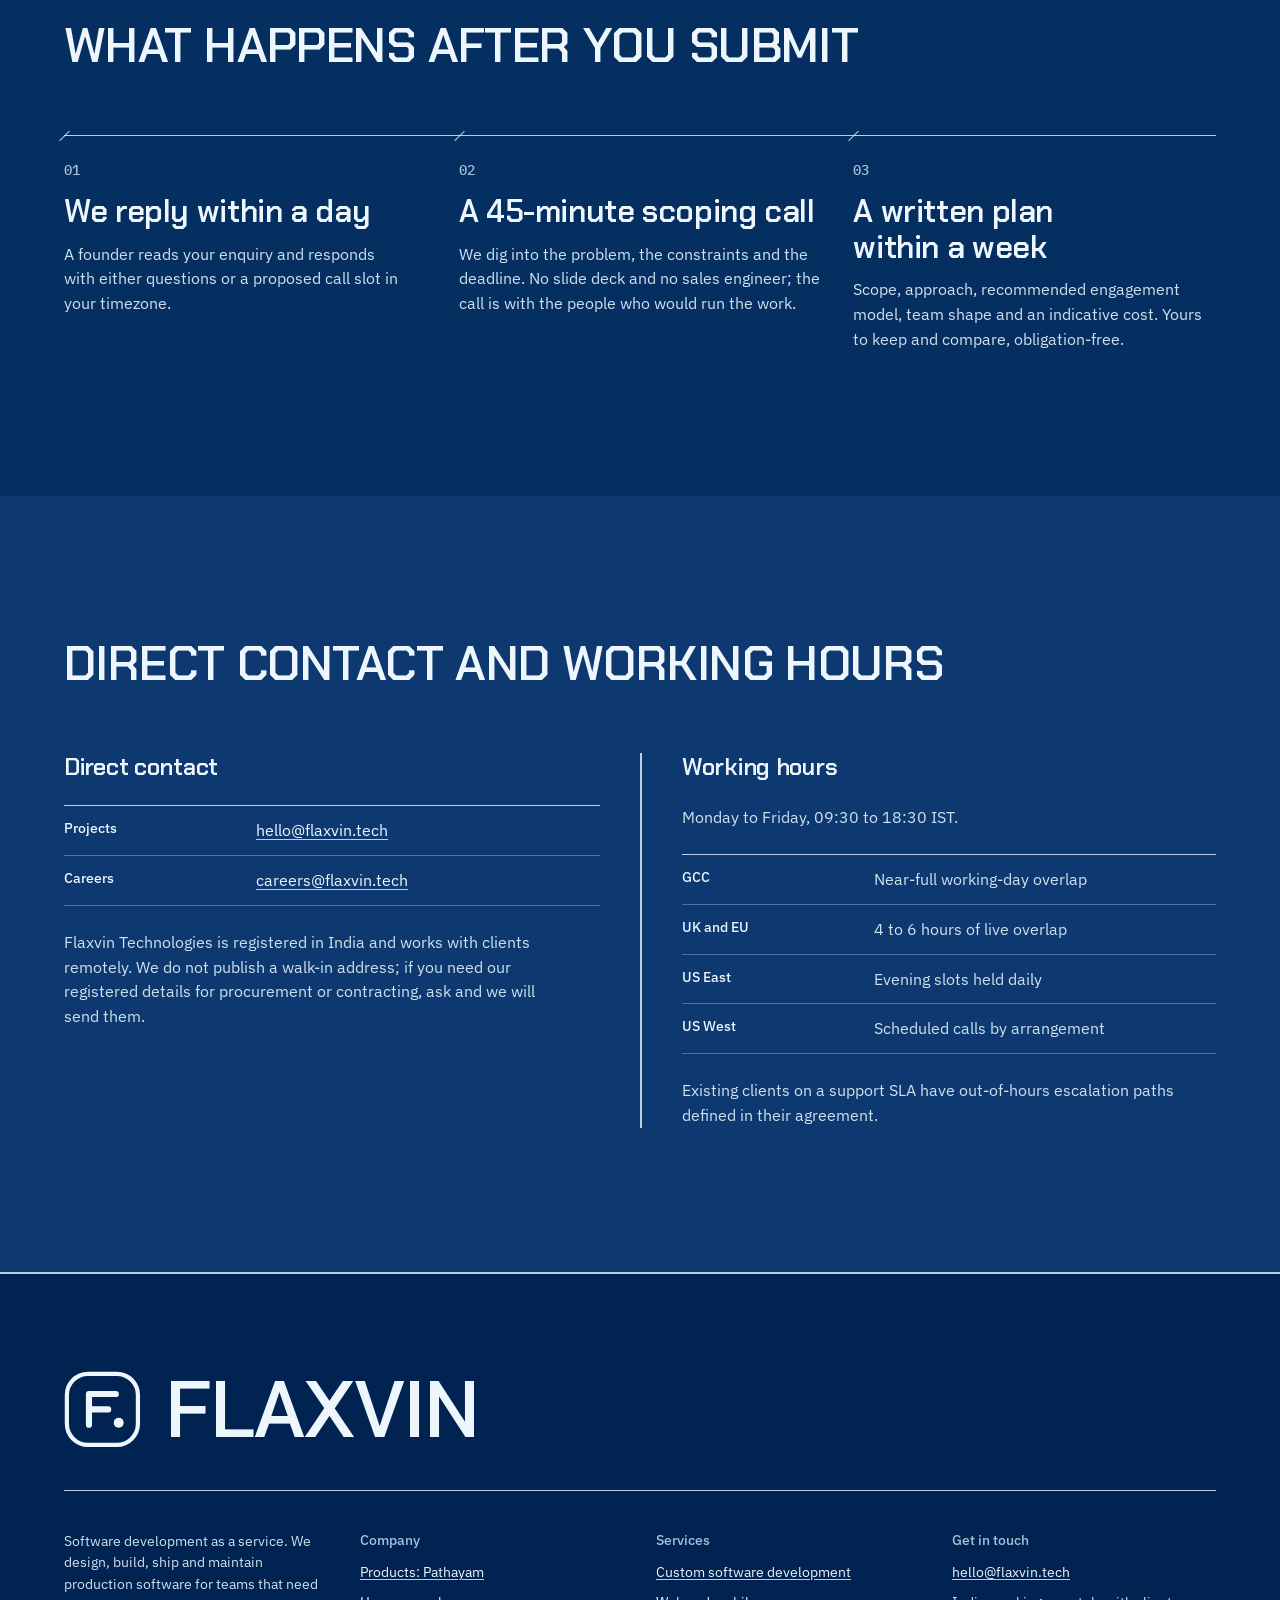
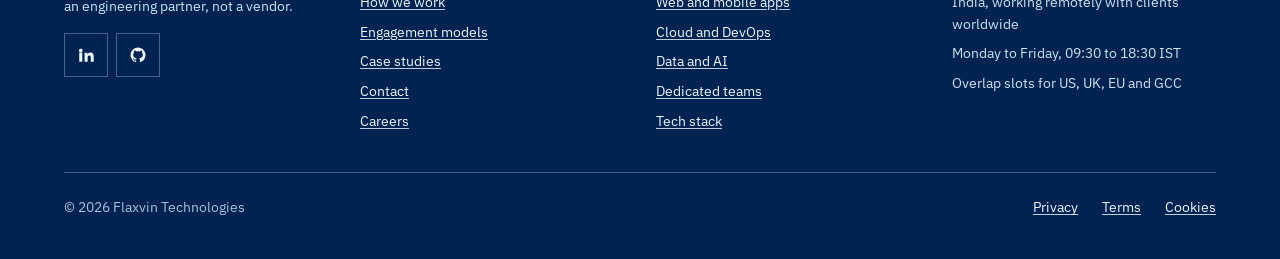
==== commit 548a2fa7: "Redesign the site on the Blueprint system Every page moves off the dark purple-to-teal gradient temp" ====
--- a/contact.html
+++ b/contact.html
@@ -3,335 +3,37 @@
 <head>
 <meta charset="utf-8">
 <meta name="viewport" content="width=device-width, initial-scale=1">
-<title>Contact — Flaxvin Technologies</title>
+<title>Contact, Flaxvin Technologies</title>
 <meta name="description" content="Start a project with Flaxvin Technologies. Send a project enquiry, or email hello@flaxvin.tech. India-based, working across US, UK, EU and Middle East timezones.">
-<link rel="canonical" href="https://flaxvin.github.io/Website/contact.html">
-<meta name="theme-color" content="#06090F">
-<meta property="og:title" content="Contact — Flaxvin Technologies">
+<link rel="canonical" href="https://flaxvin.tech/contact.html">
+<meta name="theme-color" content="#173a6e">
+<meta property="og:title" content="Contact, Flaxvin Technologies">
 <meta property="og:description" content="Start a project with Flaxvin Technologies. Send a project enquiry, or email hello@flaxvin.tech. India-based, working across US, UK, EU and Middle East timezones.">
 <meta property="og:site_name" content="Flaxvin Technologies">
 <meta property="og:type" content="website">
-<meta property="og:image" content="https://flaxvin.github.io/Website/og-image.png">
+<meta property="og:image" content="https://flaxvin.tech/og-image.png">
 <meta property="og:image:width" content="1200">
 <meta property="og:image:height" content="630">
-<meta property="og:url" content="https://flaxvin.github.io/Website/contact.html">
+<meta property="og:url" content="https://flaxvin.tech/contact.html">
 <meta name="twitter:card" content="summary_large_image">
 <link rel="icon" href="favicon.ico" sizes="any">
 <link rel="icon" href="favicon.svg" type="image/svg+xml">
 <link rel="apple-touch-icon" href="assets/logo/apple-touch-icon.png">
 <link rel="preconnect" href="https://fonts.googleapis.com">
 <link rel="preconnect" href="https://fonts.gstatic.com" crossorigin>
-<style>
-@import url('https://fonts.googleapis.com/css2?family=Plus+Jakarta+Sans:wght@400;500;600;700;800&family=Inter:wght@400;500;600&display=swap');
-
-*,*::before,*::after{box-sizing:border-box}
-:root{
-  color-scheme:dark;
-  --ink:#06090F;
-  --surface:#0B1019;
-  --surface-2:#111826;
-  --surface-3:#16202F;
-  --line:rgba(255,255,255,.10);
-  --line-strong:rgba(255,255,255,.18);
-  --text:#EDF1F8;
-  --muted:#A3B0C4;
-  --muted-2:#7D8AA0;
-  --accent:#6E93FF;
-  --accent-2:#3FE0C5;
-  --accent-3:#B58CFF;
-  --warn:#FFC978;
-  --radius:18px;
-  --radius-sm:12px;
-  --maxw:1180px;
-  --grad:linear-gradient(135deg,#6E93FF 0%,#B58CFF 50%,#3FE0C5 100%);
-  --shadow:0 20px 60px -20px rgba(0,0,0,.65);
-}
-html{-webkit-text-size-adjust:100%;scroll-behavior:smooth;scroll-padding-top:86px;background:var(--ink)}
-@media (prefers-reduced-motion:reduce){html{scroll-behavior:auto}}
-body{
-  margin:0;background:var(--ink);color:var(--text);
-  font-family:'Inter',system-ui,-apple-system,Segoe UI,Roboto,sans-serif;
-  font-size:16.5px;line-height:1.65;-webkit-font-smoothing:antialiased;
-  overflow-x:hidden;
-}
-img{max-width:100%;display:block}
-a{color:var(--accent);text-decoration:none}
-a:hover{text-decoration:underline}
-h1,h2,h3,h4{font-family:'Plus Jakarta Sans',system-ui,sans-serif;font-weight:700;line-height:1.14;letter-spacing:-.02em;margin:0 0 .5em}
-h1{font-size:clamp(2.35rem,5.4vw,4.1rem);letter-spacing:-.035em}
-h2{font-size:clamp(1.85rem,3.6vw,2.9rem);letter-spacing:-.03em}
-h3{font-size:1.2rem;letter-spacing:-.015em}
-h4{font-size:1rem;letter-spacing:-.01em}
-p{margin:0 0 1.1em}
-ul{margin:0 0 1.1em;padding-left:1.15em}
-li{margin:.35em 0}
-:focus-visible{outline:3px solid var(--accent-2);outline-offset:3px;border-radius:6px}
-.skip{position:absolute;left:-9999px;top:0;background:var(--accent);color:#04070D;padding:.7rem 1.1rem;border-radius:0 0 10px 0;font-weight:700;z-index:999}
-.skip:focus{left:0}
-.wrap{width:100%;max-width:var(--maxw);margin-inline:auto;padding-inline:22px}
-.section{padding:clamp(64px,8.5vw,118px) 0;position:relative}
-.section--tint{background:var(--surface)}
-.section--tint2{background:var(--surface-2)}
-.rule{border:0;border-top:1px solid var(--line);margin:0}
-
-/* ---------- header ---------- */
-.hdr{position:sticky;top:0;z-index:80;backdrop-filter:blur(14px);-webkit-backdrop-filter:blur(14px);
-  background:rgba(6,9,15,.78);border-bottom:1px solid var(--line)}
-.hdr__in{display:flex;align-items:center;gap:20px;min-height:70px}
-.brand{display:flex;align-items:center;gap:11px;font-family:'Plus Jakarta Sans',sans-serif;font-weight:800;
-  font-size:1.09rem;letter-spacing:-.025em;color:var(--text);text-decoration:none;flex:0 0 auto}
-.brand:hover{text-decoration:none}
-.brand__mark{width:32px;height:32px;flex:0 0 auto}
-.brand__sub{display:block;font-family:'Inter',sans-serif;font-size:.62rem;font-weight:600;letter-spacing:.16em;
-  text-transform:uppercase;color:var(--muted-2);line-height:1;margin-top:3px}
-.nav{margin-left:auto;display:flex;align-items:center;gap:4px}
-.nav a{color:var(--muted);font-size:.925rem;font-weight:500;padding:9px 12px;border-radius:9px;white-space:nowrap}
-.nav a:hover{color:var(--text);background:rgba(255,255,255,.06);text-decoration:none}
-.nav a[aria-current="page"],.nav a.is-active{color:var(--text);background:rgba(110,147,255,.14)}
-/* the .nav a rules above out-specify .btn--primary, so restate the CTA here */
-.nav a.btn--primary,.nav a.btn--primary:hover,.nav a.btn--primary:focus-visible{
-  color:#05080E;background:var(--grad)}
-.hdr .btn{margin-left:10px}
-.burger{margin-left:auto;display:none;background:transparent;border:1px solid var(--line-strong);color:var(--text);
-  width:44px;height:42px;border-radius:11px;cursor:pointer;align-items:center;justify-content:center}
-.burger span{display:block;width:18px;height:2px;background:currentColor;position:relative}
-.burger span::before,.burger span::after{content:"";position:absolute;left:0;width:18px;height:2px;background:currentColor;transition:.22s}
-.burger span::before{top:-6px}.burger span::after{top:6px}
-.burger[aria-expanded="true"] span{background:transparent}
-.burger[aria-expanded="true"] span::before{top:0;transform:rotate(45deg)}
-.burger[aria-expanded="true"] span::after{top:0;transform:rotate(-45deg)}
-@media(max-width:1000px){
-  .burger{display:flex}
-  .nav{position:fixed;inset:70px 0 auto 0;flex-direction:column;align-items:stretch;gap:2px;margin:0;
-    background:var(--surface);border-bottom:1px solid var(--line);padding:14px 22px 26px;
-    max-height:calc(100dvh - 70px);overflow:auto;display:none}
-  .nav.open{display:flex}
-  .nav a{padding:13px 12px;font-size:1.02rem}
-  .hdr .btn{margin:10px 0 0}
-}
-
-/* ---------- buttons ---------- */
-.btn{display:inline-flex;align-items:center;justify-content:center;gap:9px;font-family:'Plus Jakarta Sans',sans-serif;
-  font-weight:700;font-size:.95rem;padding:13px 22px;border-radius:12px;border:1px solid transparent;cursor:pointer;
-  transition:transform .18s ease,box-shadow .18s ease,background .18s ease,border-color .18s ease;text-decoration:none}
-.btn:hover{text-decoration:none;transform:translateY(-2px)}
-.btn--primary{background:var(--grad);color:#05080E;box-shadow:0 12px 30px -12px rgba(110,147,255,.8)}
-.btn--primary:hover{box-shadow:0 18px 38px -12px rgba(110,147,255,.95)}
-.btn--ghost{background:rgba(255,255,255,.04);border-color:var(--line-strong);color:var(--text)}
-.btn--ghost:hover{background:rgba(255,255,255,.09);border-color:rgba(255,255,255,.3)}
-.btn--lg{padding:16px 28px;font-size:1.02rem}
-.btn svg{width:17px;height:17px;flex:0 0 auto}
-
-/* ---------- bits ---------- */
-.eyebrow{display:inline-flex;align-items:center;gap:9px;font-family:'Plus Jakarta Sans',sans-serif;font-size:.735rem;
-  font-weight:700;letter-spacing:.17em;text-transform:uppercase;color:var(--accent-2);margin:0 0 18px}
-.eyebrow::before{content:"";width:22px;height:2px;background:var(--grad);border-radius:2px}
-.lead{font-size:clamp(1.05rem,1.55vw,1.22rem);color:var(--muted);max-width:62ch}
-.muted{color:var(--muted)}
-.small{font-size:.875rem}
-.grad-text{background:var(--grad);-webkit-background-clip:text;background-clip:text;color:transparent}
-.sec-head{max-width:68ch;margin-bottom:clamp(34px,4.4vw,56px)}
-.sec-head p{margin-bottom:0}
-.pill{display:inline-flex;align-items:center;gap:8px;font-size:.8rem;font-weight:600;color:var(--muted);
-  background:rgba(255,255,255,.05);border:1px solid var(--line);border-radius:999px;padding:6px 13px}
-.tag{display:inline-block;font-size:.775rem;font-weight:600;color:var(--muted);background:rgba(255,255,255,.045);
-  border:1px solid var(--line);border-radius:7px;padding:4px 10px;margin:0 6px 6px 0}
-.tag--accent{color:#BFD0FF;background:rgba(110,147,255,.12);border-color:rgba(110,147,255,.3)}
-
-/* ---------- grid + cards ---------- */
-.grid{display:grid;gap:20px}
-.g2{grid-template-columns:repeat(2,1fr)}
-.g3{grid-template-columns:repeat(3,1fr)}
-.g4{grid-template-columns:repeat(4,1fr)}
-@media(max-width:940px){.g3,.g4{grid-template-columns:repeat(2,1fr)}}
-@media(max-width:640px){.g2,.g3,.g4{grid-template-columns:1fr}}
-.enquiry{grid-template-columns:1.25fr .75fr;gap:38px;align-items:start}
-@media(max-width:900px){.enquiry{grid-template-columns:1fr;gap:22px}}
-.enquiry__aside{display:grid;gap:22px;align-content:start;position:sticky;top:90px}
-@media(max-width:900px){.enquiry__aside{position:static;top:auto}}
-.card{background:linear-gradient(180deg,rgba(255,255,255,.045),rgba(255,255,255,.015));border:1px solid var(--line);
-  border-radius:var(--radius);padding:26px;position:relative;overflow:hidden;
-  transition:transform .25s ease,border-color .25s ease,background .25s ease}
-.card::after{content:"";position:absolute;inset:0;border-radius:inherit;pointer-events:none;
-  background:radial-gradient(420px 180px at 15% -10%,rgba(110,147,255,.2),transparent 70%);opacity:0;transition:opacity .3s}
-.card:hover{transform:translateY(-4px);border-color:var(--line-strong)}
-.card:hover::after{opacity:1}
-.card h3{margin-bottom:.45em}
-.card p:last-child{margin-bottom:0}
-.card__ico{width:46px;height:46px;border-radius:13px;display:grid;place-items:center;margin-bottom:18px;
-  background:rgba(110,147,255,.13);border:1px solid rgba(110,147,255,.26);color:#A9C0FF}
-.card__ico svg{width:23px;height:23px}
-.card--flat{background:var(--surface-2);border-color:var(--line)}
-.card--flat:hover{transform:none;background:var(--surface-3)}
-
-/* ---------- hero ---------- */
-.hero{position:relative;padding:clamp(70px,9vw,130px) 0 clamp(60px,7vw,96px);overflow:hidden;
-  background:radial-gradient(1100px 620px at 78% -10%,rgba(110,147,255,.22),transparent 62%),
-             radial-gradient(760px 520px at 8% 8%,rgba(63,224,197,.13),transparent 60%),
-             var(--ink)}
-.hero::before{content:"";position:absolute;inset:0;pointer-events:none;opacity:.5;
-  background-image:linear-gradient(rgba(255,255,255,.035) 1px,transparent 1px),linear-gradient(90deg,rgba(255,255,255,.035) 1px,transparent 1px);
-  background-size:64px 64px;
-  -webkit-mask-image:radial-gradient(900px 540px at 50% 0%,#000,transparent 75%);
-  mask-image:radial-gradient(900px 540px at 50% 0%,#000,transparent 75%)}
-.hero__in{position:relative;display:grid;grid-template-columns:1.12fr .88fr;gap:54px;align-items:center}
-@media(max-width:980px){.hero__in{grid-template-columns:1fr;gap:42px}}
-.hero h1{margin-bottom:.35em}
-.hero .lead{font-size:clamp(1.08rem,1.7vw,1.3rem);max-width:56ch}
-.hero__cta{display:flex;flex-wrap:wrap;gap:13px;margin:30px 0 26px}
-.hero__meta{display:flex;flex-wrap:wrap;gap:10px}
-.hero-art{position:relative;aspect-ratio:1/1;max-width:440px;margin-inline:auto;width:100%}
-.hero-art svg{width:100%;height:100%;overflow:visible}
-.page-hero{padding:clamp(56px,7vw,92px) 0 clamp(40px,5vw,60px);
-  background:radial-gradient(900px 480px at 82% -20%,rgba(110,147,255,.2),transparent 62%),var(--ink)}
-.crumb{font-size:.83rem;color:var(--muted-2);margin-bottom:16px}
-.crumb a{color:var(--muted)}
-
-/* ---------- trust bar ---------- */
-.trust{border-block:1px solid var(--line);background:var(--surface);padding:26px 0}
-.trust__lbl{font-size:.755rem;letter-spacing:.16em;text-transform:uppercase;color:var(--muted-2);font-weight:700;
-  text-align:center;margin:0 0 18px}
-.trust__row{display:flex;flex-wrap:wrap;gap:12px;justify-content:center}
-.logo-ph{display:grid;place-items:center;min-width:152px;height:52px;padding:0 18px;border:1px dashed var(--line-strong);
-  border-radius:11px;color:var(--muted-2);font-size:.82rem;font-weight:600;letter-spacing:.03em;background:rgba(255,255,255,.02)}
-
-/* ---------- stats ---------- */
-.stats{display:grid;grid-template-columns:repeat(4,1fr);gap:20px}
-@media(max-width:820px){.stats{grid-template-columns:repeat(2,1fr)}}
-.stat{padding:24px;border:1px solid var(--line);border-radius:var(--radius);background:var(--surface-2)}
-.stat__n{font-family:'Plus Jakarta Sans',sans-serif;font-size:clamp(2rem,3.6vw,2.7rem);font-weight:800;letter-spacing:-.04em;
-  line-height:1;margin-bottom:9px;background:var(--grad);-webkit-background-clip:text;background-clip:text;color:transparent}
-.stat__l{font-size:.885rem;color:var(--muted);margin:0}
-
-/* ---------- process timeline ---------- */
-.tl{position:relative;display:grid;gap:0}
-.tl__item{display:grid;grid-template-columns:76px 1fr;gap:22px;padding-bottom:34px;position:relative}
-.tl__item:last-child{padding-bottom:0}
-.tl__item::before{content:"";position:absolute;left:27px;top:56px;bottom:-4px;width:2px;
-  background:linear-gradient(180deg,rgba(110,147,255,.55),rgba(110,147,255,.05))}
-.tl__item:last-child::before{display:none}
-.tl__n{width:56px;height:56px;border-radius:16px;display:grid;place-items:center;font-family:'Plus Jakarta Sans',sans-serif;
-  font-weight:800;font-size:1.05rem;color:#05080E;background:var(--grad);box-shadow:0 10px 26px -12px rgba(110,147,255,.9)}
-.tl__body{padding-top:5px}
-.tl__body h3{margin-bottom:.3em}
-.tl__meta{font-size:.8rem;color:var(--accent-2);font-weight:600;letter-spacing:.06em;text-transform:uppercase;margin-bottom:7px}
-@media(max-width:560px){.tl__item{grid-template-columns:1fr;gap:12px}.tl__item::before{display:none}}
-
-/* ---------- table ---------- */
-.tbl-wrap{overflow-x:auto;border:1px solid var(--line);border-radius:var(--radius);background:var(--surface-2)}
-table{border-collapse:collapse;width:100%;min-width:760px;font-size:.925rem}
-caption{text-align:left;padding:18px 20px 0;color:var(--muted);font-size:.875rem}
-th,td{padding:15px 18px;text-align:left;border-bottom:1px solid var(--line);vertical-align:top}
-thead th{font-family:'Plus Jakarta Sans',sans-serif;font-size:.78rem;letter-spacing:.11em;text-transform:uppercase;
-  color:var(--muted-2);background:rgba(255,255,255,.03);white-space:nowrap}
-tbody th{font-weight:700;color:var(--text);white-space:nowrap}
-tbody tr:last-child th,tbody tr:last-child td{border-bottom:0}
-tbody tr:hover td,tbody tr:hover th{background:rgba(255,255,255,.025)}
-
-/* ---------- testimonials ---------- */
-.quote{background:var(--surface-2);border:1px solid var(--line);border-radius:var(--radius);padding:28px;display:flex;
-  flex-direction:column;gap:18px}
-.quote__mark{width:30px;height:30px;color:var(--accent);opacity:.75}
-.quote blockquote{margin:0;font-size:1.03rem;line-height:1.62}
-.quote figcaption{display:flex;align-items:center;gap:13px;margin-top:auto;font-size:.885rem}
-.avatar{width:42px;height:42px;border-radius:50%;flex:0 0 auto;display:grid;place-items:center;
-  font-family:'Plus Jakarta Sans',sans-serif;font-weight:800;font-size:.9rem;color:#05080E;background:var(--grad)}
-.quote figcaption strong{display:block;color:var(--text)}
-.quote figcaption span{color:var(--muted-2)}
-
-/* ---------- case study ---------- */
-.case{border:1px solid var(--line);border-radius:var(--radius);background:var(--surface-2);overflow:hidden}
-.case__head{padding:26px 26px 0}
-.case__art{height:150px;background:linear-gradient(135deg,rgba(110,147,255,.22),rgba(63,224,197,.14));
-  border-bottom:1px solid var(--line);position:relative;overflow:hidden}
-.case__art svg{position:absolute;inset:0;width:100%;height:100%}
-.case__body{padding:24px 26px 28px}
-.case__body h3{margin-bottom:.4em}
-.kv{margin:0 0 16px}
-.kv dt{font-size:.75rem;letter-spacing:.12em;text-transform:uppercase;color:var(--accent-2);font-weight:700;margin-top:14px}
-.kv dd{margin:5px 0 0;color:var(--muted)}
-.results{display:grid;grid-template-columns:repeat(3,1fr);gap:12px;margin-top:20px;padding-top:20px;border-top:1px solid var(--line)}
-@media(max-width:480px){.results{grid-template-columns:1fr}}
-.results div strong{display:block;font-family:'Plus Jakarta Sans',sans-serif;font-size:1.45rem;font-weight:800;
-  letter-spacing:-.03em;color:var(--accent-2)}
-.results div span{font-size:.8rem;color:var(--muted-2);line-height:1.4;display:block}
-
-/* ---------- image placeholder ---------- */
-.imgph{border:1px dashed var(--line-strong);border-radius:var(--radius-sm);background:
-  repeating-linear-gradient(45deg,rgba(255,255,255,.022) 0 12px,transparent 12px 24px),rgba(255,255,255,.02);
-  display:grid;place-items:center;text-align:center;color:var(--muted-2);font-size:.8rem;font-weight:600;
-  padding:18px;min-height:168px;line-height:1.5}
-
-/* ---------- checklist ---------- */
-.chk{list-style:none;padding:0;margin:0 0 4px}
-.chk li{position:relative;padding-left:26px;margin:.42em 0;color:var(--muted);font-size:.925rem}
-.chk li::before{content:"";position:absolute;left:0;top:.52em;width:13px;height:8px;border-left:2px solid var(--accent-2);
-  border-bottom:2px solid var(--accent-2);transform:rotate(-45deg)}
-
-/* ---------- CTA band ---------- */
-.cta-band{position:relative;overflow:hidden;border-radius:26px;padding:clamp(38px,5.5vw,64px);
-  background:linear-gradient(135deg,rgba(110,147,255,.2),rgba(181,140,255,.13) 45%,rgba(63,224,197,.16));
-  border:1px solid rgba(255,255,255,.14)}
-.cta-band::before{content:"";position:absolute;inset:0;
-  background:radial-gradient(600px 300px at 88% 120%,rgba(63,224,197,.28),transparent 65%);pointer-events:none}
-.cta-band__in{position:relative;display:grid;grid-template-columns:1.4fr auto;gap:30px;align-items:center}
-@media(max-width:820px){.cta-band__in{grid-template-columns:1fr}}
-.cta-band h2{margin-bottom:.3em}
-.cta-band p{margin-bottom:0;color:#D9E1F2;max-width:52ch}
-
-/* ---------- form ---------- */
-.form{display:grid;gap:18px}
-.field{display:grid;gap:7px;align-content:start}
-.field label{font-size:.87rem;font-weight:600;color:var(--text)}
-.field .hint{font-size:.79rem;color:var(--muted-2)}
-.req{color:var(--warn)}
-input,select,textarea{font:inherit;font-size:.95rem;color:var(--text);background:var(--surface-2);
-  border:1px solid var(--line-strong);border-radius:11px;padding:12px 14px;width:100%;transition:border-color .2s,background .2s}
-input:hover,select:hover,textarea:hover{border-color:rgba(255,255,255,.28)}
-input:focus,select:focus,textarea:focus{border-color:var(--accent);background:var(--surface-3)}
-textarea{min-height:132px;resize:vertical}
-select{appearance:none;background-image:url("data:image/svg+xml;charset=utf-8,%3Csvg xmlns='http://www.w3.org/2000/svg' viewBox='0 0 24 24' fill='none' stroke='%23A3B0C4' stroke-width='2'%3E%3Cpath d='M6 9l6 6 6-6'/%3E%3C/svg%3E");
-  background-repeat:no-repeat;background-position:right 13px center;background-size:17px;padding-right:40px}
-.form__row{display:grid;grid-template-columns:1fr 1fr;gap:18px}
-@media(max-width:600px){.form__row{grid-template-columns:1fr}}
-.form-note{font-size:.83rem;color:var(--muted-2);border-left:2px solid var(--warn);padding-left:13px;margin:0}
-.form-status{display:none;border:1px solid rgba(63,224,197,.4);background:rgba(63,224,197,.1);color:#BFF4EA;
-  border-radius:11px;padding:13px 15px;font-size:.9rem}
-.form-status.show{display:block}
-
-/* ---------- footer ---------- */
-.ftr{background:var(--surface);border-top:1px solid var(--line);padding:clamp(48px,6vw,76px) 0 30px;font-size:.92rem}
-.ftr__top{display:grid;grid-template-columns:1.6fr repeat(3,1fr);gap:34px}
-@media(max-width:900px){.ftr__top{grid-template-columns:1fr 1fr}}
-@media(max-width:560px){.ftr__top{grid-template-columns:1fr}}
-.ftr h2,.ftr h4{font-size:.78rem;letter-spacing:.14em;text-transform:uppercase;color:var(--muted-2);margin-bottom:16px}
-.ftr ul{list-style:none;padding:0;margin:0}
-.ftr li{margin:.5em 0}
-.ftr a{color:var(--muted)}
-.ftr a:hover{color:var(--text)}
-.ftr__bar{margin-top:44px;padding-top:24px;border-top:1px solid var(--line);display:flex;flex-wrap:wrap;gap:14px;
-  justify-content:space-between;align-items:center;color:var(--muted-2);font-size:.84rem}
-.social{display:flex;gap:10px;margin-top:18px}
-.social a{width:38px;height:38px;border-radius:10px;border:1px solid var(--line);display:grid;place-items:center;color:var(--muted)}
-.social a:hover{color:var(--text);border-color:var(--line-strong);background:rgba(255,255,255,.05)}
-.social svg{width:17px;height:17px}
-
-/* ---------- reveal ---------- */
-.reveal{opacity:0;transform:translateY(22px);transition:opacity .7s cubic-bezier(.22,.61,.36,1),transform .7s cubic-bezier(.22,.61,.36,1)}
-.reveal.in{opacity:1;transform:none}
-@media (prefers-reduced-motion:reduce){.reveal{opacity:1!important;transform:none!important;transition:none}
- .btn:hover,.card:hover{transform:none}}
-</style>
+<link rel="stylesheet" href="https://fonts.googleapis.com/css2?family=Chakra+Petch:wght@600&family=IBM+Plex+Sans:wght@400;500&family=IBM+Plex+Mono:wght@500&display=swap">
+<link rel="stylesheet" href="assets/css/site.css">
+<link rel="stylesheet" href="assets/css/pages/contact.css">
 </head>
 <body id="top">
 <a class="skip" href="#main">Skip to content</a>
 <header class="hdr">
-  <div class="wrap hdr__in">
-    <a class="brand" href="index.html" aria-label="Flaxvin Technologies — home">
-      <svg class="brand__mark" viewBox="0 0 40 40" aria-hidden="true"><defs><linearGradient id="bm-hdr" x1="0" y1="0" x2="1" y2="1"><stop offset="0" stop-color="#6E93FF"/><stop offset=".5" stop-color="#B58CFF"/><stop offset="1" stop-color="#3FE0C5"/></linearGradient></defs><rect x="1.5" y="1.5" width="37" height="37" rx="11" fill="none" stroke="url(#bm-hdr)" stroke-width="2.2"/><path d="M13 28V12h14M13 20h10" stroke="url(#bm-hdr)" stroke-width="3.2" stroke-linecap="round" stroke-linejoin="round" fill="none"/><circle cx="28.5" cy="27" r="2.6" fill="url(#bm-hdr)"/></svg>
-      <span>Flaxvin<span class="brand__sub">Technologies</span></span>
+  <div class="container hdr__in">
+    <a class="brand" href="index.html" aria-label="Flaxvin Technologies, home">
+      <svg class="brand__mark" viewBox="0 0 40 40" aria-hidden="true"><rect x="1.5" y="1.5" width="37" height="37" rx="11" fill="none" stroke="currentColor" stroke-width="2.2"/><path d="M13 28V12h14M13 20h10" stroke="currentColor" stroke-width="3.2" stroke-linecap="round" stroke-linejoin="round" fill="none"/><circle cx="28.5" cy="27" r="2.6" fill="currentColor"/></svg>
+      <span class="brand__name">Flaxvin<span class="brand__sub">Technologies</span></span>
     </a>
-    <button class="burger" id="burger" aria-label="Toggle navigation menu" aria-expanded="false" aria-controls="site-nav"><span></span></button>
+    <button class="burger" id="burger" type="button" aria-label="Toggle navigation menu" aria-expanded="false" aria-controls="site-nav"><span></span></button>
     <nav class="nav" id="site-nav" aria-label="Primary">
       <a href="index.html">Home</a>
       <a href="services.html">Services</a>
@@ -340,140 +42,161 @@
       <a href="work.html">Work</a>
       <a href="engagement.html">Engagement</a>
       <a href="process.html">Process</a>
-      <a href="tech.html">Tech Stack</a>
-      <a class="btn btn--primary" href="contact.html">Start a project</a>
+      <a href="tech.html">Tech stack</a>
+      <a class="btn" href="contact.html" aria-current="page">Start a project</a>
     </nav>
   </div>
 </header>
+
 <main id="main">
-
-<section class="page-hero">
-  <div class="wrap">
-    <p class="crumb"><a href="index.html">Home</a> &rsaquo; Contact</p>
-    <p class="eyebrow">Contact</p>
-    <h1>Project enquiries.</h1>
-    <p class="lead">Every enquiry is read by Febin or Asheeka. You will get a reply within one working day — and if we are not the right fit, we will say so and point you somewhere better.</p>
-  </div>
-</section>
-
-<section class="section">
-  <div class="wrap">
-    <div class="grid enquiry">
-      <div class="card reveal">
-        <h2 style="font-size:1.5rem;margin-top:0">Project enquiry</h2>
-        <p class="muted small">Fields marked <span class="req">*</span> are required.</p>
-        <form class="form" id="inquiry-form" action="mailto:hello@flaxvin.tech" method="post" enctype="text/plain" novalidate>
-  <div class="form__row">
-    <div class="field">
-      <label for="f-name">Your name <span class="req" aria-hidden="true">*</span></label>
-      <input id="f-name" name="name" type="text" autocomplete="name" required>
-    </div>
-    <div class="field">
-      <label for="f-email">Work email <span class="req" aria-hidden="true">*</span></label>
-      <input id="f-email" name="email" type="email" autocomplete="email" required>
-    </div>
-  </div>
-  <div class="form__row">
-    <div class="field">
-      <label for="f-company">Company</label>
-      <input id="f-company" name="company" type="text" autocomplete="organization">
-    </div>
-    <div class="field">
-      <label for="f-country">Where are you based?</label>
-      <input id="f-country" name="country" type="text" autocomplete="country-name" placeholder="e.g. London, UK">
-    </div>
-  </div>
-  <div class="form__row">
-    <div class="field">
-      <label for="f-type">Project type</label>
-      <select id="f-type" name="project_type">
-        <option value="">Select one…</option>
-        <option>Custom software development</option>
-        <option>Web application</option>
-        <option>Mobile application</option>
-        <option>Cloud &amp; DevOps</option>
-        <option>API / systems integration</option>
-        <option>Data engineering &amp; analytics</option>
-        <option>AI / ML integration</option>
-        <option>UI/UX design</option>
-        <option>QA &amp; test automation</option>
-        <option>Maintenance &amp; support</option>
-        <option>Legacy modernisation</option>
-        <option>Dedicated team / staff augmentation</option>
-        <option>Not sure yet</option>
-      </select>
-    </div>
-    <div class="field">
-      <label for="f-budget">Indicative budget</label>
-      <select id="f-budget" name="budget">
-        <option value="">Select a range…</option>
-        <option>Under &#8377;5 lakh</option>
-        <option>&#8377;5–15 lakh</option>
-        <option>&#8377;15–40 lakh</option>
-        <option>&#8377;40 lakh–&#8377;1 crore</option>
-        <option>Over &#8377;1 crore</option>
-        <option>Monthly retainer / dedicated team</option>
-        <option>Not defined yet</option>
-      </select>
-      <p class="hint">Ranges are indicative and help us suggest the right engagement model.</p>
-    </div>
-  </div>
-  <div class="field">
-    <label for="f-msg">What are you trying to build? <span class="req" aria-hidden="true">*</span></label>
-    <textarea id="f-msg" name="message" required placeholder="A few lines on the problem, who it is for, and any deadline you are working to."></textarea>
-  </div>
-  <div class="field">
-    <label for="f-timeline">Timeline</label>
-    <input id="f-timeline" name="timeline" type="text" placeholder="e.g. kick off within 6 weeks">
-  </div>
-  <p class="form-status" id="form-status" role="status" tabindex="-1"></p>
-  <div style="display:flex;flex-wrap:wrap;gap:14px;align-items:center">
-    <button class="btn btn--primary btn--lg" type="submit">Send enquiry</button>
-    <p class="small muted" style="margin:0">Or email <a href="mailto:hello@flaxvin.tech">hello@flaxvin.tech</a></p>
-  </div>
-  <p class="form-note">This form posts nothing to a server. Sending opens your own email client with the details filled in, addressed to <a href="mailto:hello@flaxvin.tech">hello@flaxvin.tech</a>, so nothing is stored anywhere until you press send. See our <a href="privacy.html">privacy notice</a>.</p>
-</form>
-      </div>
-      <div class="enquiry__aside">
-        <aside class="card reveal">
-          <h3 style="margin-top:0">Direct contact</h3>
-          <p class="small" style="margin-bottom:10px"><svg viewBox="0 0 24 24" width="15" height="15" fill="none" stroke="currentColor" stroke-width="1.7" stroke-linecap="round" stroke-linejoin="round" aria-hidden="true"><rect x="2.5" y="4.5" width="19" height="15" rx="2.5"/><path d="m3 7 9 6 9-6"/></svg> <strong>Email</strong><br><a href="mailto:hello@flaxvin.tech">hello@flaxvin.tech</a><br><a href="mailto:careers@flaxvin.tech">careers@flaxvin.tech</a></p>
-          <p class="small muted" style="margin-bottom:0">Flaxvin Technologies is registered in India and works with clients remotely. We do not publish a walk-in address; if you need our registered details for procurement or contracting, ask and we will send them.</p>
-        </aside>
-        <aside class="card reveal">
-          <h3 style="margin-top:0">Working hours</h3>
-          <p class="muted small">Monday to Friday, 09:30–18:30 IST.</p>
-          <ul class="chk">
-            <li>GCC — near-full working-day overlap</li>
-            <li>UK &amp; EU — 4–6 hours of live overlap</li>
-            <li>US East — evening slots held daily</li>
-            <li>US West — scheduled calls by arrangement</li>
-          </ul>
-          <p class="small muted" style="margin:0">Existing clients on a support SLA have out-of-hours escalation paths defined in their agreement.</p>
-        </aside>
-      </div>
-    </div>
-  </div>
-</section>
-
-<section class="section section--tint">
-  <div class="wrap">
-    <div class="sec-head reveal"><p class="eyebrow">What happens next</p><h2>What happens after you submit.</h2></div>
-    <div class="grid g3">
-      <div class="card reveal"><span class="card__ico" aria-hidden="true"><svg viewBox="0 0 24 24" fill="none" stroke="currentColor" stroke-width="1.7" stroke-linecap="round" stroke-linejoin="round"><rect x="2.5" y="4.5" width="19" height="15" rx="2.5"/><path d="m3 7 9 6 9-6"/></svg></span><h3>1. We reply within a day</h3><p class="muted small">A founder reads your enquiry and responds with either questions or a proposed call slot in your timezone.</p></div>
-      <div class="card reveal"><span class="card__ico" aria-hidden="true"><svg viewBox="0 0 24 24" fill="none" stroke="currentColor" stroke-width="1.7" stroke-linecap="round" stroke-linejoin="round"><circle cx="9" cy="8" r="3.4"/><path d="M2.5 20a6.5 6.5 0 0 1 13 0"/><path d="M17 5.3a3.4 3.4 0 0 1 0 6.4M18 20a6.5 6.5 0 0 0-3-5.5"/></svg></span><h3>2. A 45-minute scoping call</h3><p class="muted small">We dig into the problem, the constraints and the deadline. No slide deck and no sales engineer; the call is with the people who would run the work.</p></div>
-      <div class="card reveal"><span class="card__ico" aria-hidden="true"><svg viewBox="0 0 24 24" fill="none" stroke="currentColor" stroke-width="1.7" stroke-linecap="round" stroke-linejoin="round"><path d="M9 11l3 3L22 4"/><path d="M21 12v7a2 2 0 0 1-2 2H5a2 2 0 0 1-2-2V5a2 2 0 0 1 2-2h11"/></svg></span><h3>3. A written plan within a week</h3><p class="muted small">Scope, approach, recommended engagement model, team shape and an indicative cost. Yours to keep and compare, obligation-free.</p></div>
-    </div>
-  </div>
-</section>
-
+  <section class="page-hero" aria-labelledby="hero-title">
+    <div class="container page-hero__in">
+      <ol class="crumb"><li><a href="index.html">Home</a></li><li aria-current="page">Contact</li></ol>
+      <h1 id="hero-title">Project enquiries</h1>
+      <p class="lead">Febin or Asheeka reads every enquiry and replies within one working day.</p>
+    </div>
+  </section>
+
+  <section class="sec" aria-labelledby="enquiry-title">
+    <div class="container cols enquiry">
+      <div class="enquiry__head span-4">
+        <h2 id="enquiry-title">Project enquiry</h2>
+        <p class="lead">If we are not the right fit, we will say so and point you somewhere better.</p>
+        <p class="muted">Fields marked <span class="req">*</span> are required.</p>
+      </div>
+      <form class="tb enquiry__form span-8" id="inquiry-form" action="mailto:hello@flaxvin.tech" method="post" enctype="text/plain" novalidate>
+        <div class="tb__cell">
+          <label for="f-name">Your name <span class="req" aria-hidden="true">*</span></label>
+          <input class="field" id="f-name" name="name" type="text" autocomplete="name" required>
+        </div>
+        <div class="tb__cell">
+          <label for="f-email">Work email <span class="req" aria-hidden="true">*</span></label>
+          <input class="field" id="f-email" name="email" type="email" autocomplete="email" required>
+        </div>
+        <div class="tb__cell">
+          <label for="f-company">Company</label>
+          <input class="field" id="f-company" name="company" type="text" autocomplete="organization">
+        </div>
+        <div class="tb__cell">
+          <label for="f-country">Where are you based?</label>
+          <input class="field" id="f-country" name="country" type="text" autocomplete="country-name" placeholder="e.g. London, UK">
+        </div>
+        <div class="tb__cell">
+          <label for="f-type">Project type</label>
+          <select class="field" id="f-type" name="project_type">
+            <option value="">Select one…</option>
+            <option>Custom software development</option>
+            <option>Web application</option>
+            <option>Mobile application</option>
+            <option>Cloud &amp; DevOps</option>
+            <option>API / systems integration</option>
+            <option>Data engineering &amp; analytics</option>
+            <option>AI / ML integration</option>
+            <option>UI/UX design</option>
+            <option>QA &amp; test automation</option>
+            <option>Maintenance &amp; support</option>
+            <option>Legacy modernisation</option>
+            <option>Dedicated team / staff augmentation</option>
+            <option>Not sure yet</option>
+          </select>
+        </div>
+        <div class="tb__cell">
+          <label for="f-budget">Indicative budget</label>
+          <select class="field" id="f-budget" name="budget" aria-describedby="f-budget-help">
+            <option value="">Select a range…</option>
+            <option>Under &#8377;5 lakh</option>
+            <option>&#8377;5 to 15 lakh</option>
+            <option>&#8377;15 to 40 lakh</option>
+            <option>&#8377;40 lakh to &#8377;1 crore</option>
+            <option>Over &#8377;1 crore</option>
+            <option>Monthly retainer / dedicated team</option>
+            <option>Not defined yet</option>
+          </select>
+          <p class="tb__help" id="f-budget-help">Ranges are indicative and help us suggest the right engagement model.</p>
+        </div>
+        <div class="tb__cell tb__cell--full">
+          <label for="f-msg">What are you trying to build? <span class="req" aria-hidden="true">*</span></label>
+          <textarea class="field" id="f-msg" name="message" required placeholder="A few lines on the problem, who it is for, and any deadline you are working to."></textarea>
+        </div>
+        <div class="tb__cell tb__cell--full">
+          <label for="f-timeline">Timeline</label>
+          <input class="field" id="f-timeline" name="timeline" type="text" placeholder="e.g. kick off within 6 weeks">
+        </div>
+        <p class="form-status" id="form-status" role="status" tabindex="-1"></p>
+        <div class="tb__foot">
+          <button class="btn btn--primary" type="submit">Send enquiry</button>
+          <p class="small muted">Or email <a href="mailto:hello@flaxvin.tech">hello@flaxvin.tech</a></p>
+        </div>
+        <p class="form-note small">This form posts nothing to a server. Sending opens your own email client with the details filled in, addressed to <a href="mailto:hello@flaxvin.tech">hello@flaxvin.tech</a>, so nothing is stored anywhere until you press send. See our <a href="privacy.html">privacy notice</a>.</p>
+      </form>
+    </div>
+  </section>
+
+  <section class="sec band" aria-labelledby="next-title">
+    <div class="container">
+      <div class="head">
+        <h2 id="next-title">What happens after you submit</h2>
+      </div>
+      <ol class="stages next">
+        <li>
+          <span class="stages__no">01</span>
+          <h3>We reply within a day</h3>
+          <p>A founder reads your enquiry and responds with either questions or a proposed call slot in your timezone.</p>
+        </li>
+        <li>
+          <span class="stages__no">02</span>
+          <h3>A 45-minute scoping call</h3>
+          <p>We dig into the problem, the constraints and the deadline. No slide deck and no sales engineer; the call is with the people who would run the work.</p>
+        </li>
+        <li>
+          <span class="stages__no">03</span>
+          <h3>A written plan within a week</h3>
+          <p>Scope, approach, recommended engagement model, team shape and an indicative cost. Yours to keep and compare, obligation-free.</p>
+        </li>
+      </ol>
+    </div>
+  </section>
+
+  <section class="sec" aria-labelledby="direct-title">
+    <div class="container">
+      <div class="head">
+        <h2 id="direct-title">Direct contact and working hours</h2>
+      </div>
+      <div class="direct">
+        <div class="direct__side">
+          <h3>Direct contact</h3>
+          <dl class="spec">
+            <dt>Projects</dt><dd><a href="mailto:hello@flaxvin.tech">hello@flaxvin.tech</a></dd>
+            <dt>Careers</dt><dd><a href="mailto:careers@flaxvin.tech">careers@flaxvin.tech</a></dd>
+          </dl>
+          <p>Flaxvin Technologies is registered in India and works with clients remotely. We do not publish a walk-in address; if you need our registered details for procurement or contracting, ask and we will send them.</p>
+        </div>
+        <div class="direct__side">
+          <h3>Working hours</h3>
+          <p>Monday to Friday, 09:30 to 18:30 IST.</p>
+          <dl class="spec">
+            <dt>GCC</dt><dd>Near-full working-day overlap</dd>
+            <dt>UK and EU</dt><dd>4 to 6 hours of live overlap</dd>
+            <dt>US East</dt><dd>Evening slots held daily</dd>
+            <dt>US West</dt><dd>Scheduled calls by arrangement</dd>
+          </dl>
+          <p>Existing clients on a support SLA have out-of-hours escalation paths defined in their agreement.</p>
+        </div>
+      </div>
+    </div>
+  </section>
 </main>
+
+
 <footer class="ftr">
-  <div class="wrap">
-    <div class="ftr__top">
-      <div>
-        <a class="brand" href="index.html" style="margin-bottom:16px"><svg class="brand__mark" viewBox="0 0 40 40" aria-hidden="true"><defs><linearGradient id="bm-ftr" x1="0" y1="0" x2="1" y2="1"><stop offset="0" stop-color="#6E93FF"/><stop offset=".5" stop-color="#B58CFF"/><stop offset="1" stop-color="#3FE0C5"/></linearGradient></defs><rect x="1.5" y="1.5" width="37" height="37" rx="11" fill="none" stroke="url(#bm-ftr)" stroke-width="2.2"/><path d="M13 28V12h14M13 20h10" stroke="url(#bm-ftr)" stroke-width="3.2" stroke-linecap="round" stroke-linejoin="round" fill="none"/><circle cx="28.5" cy="27" r="2.6" fill="url(#bm-ftr)"/></svg><span>Flaxvin<span class="brand__sub">Technologies</span></span></a>
-        <p class="muted small" style="max-width:34ch">Software development as a service. We design, build, ship and maintain production software for teams that need an engineering partner, not a vendor.</p>
+  <div class="container">
+    <a class="ftr__mast" href="index.html" aria-label="Flaxvin Technologies, home">
+      <svg viewBox="0 0 40 40" aria-hidden="true"><rect x="1.5" y="1.5" width="37" height="37" rx="11" fill="none" stroke="currentColor" stroke-width="2.2"/><path d="M13 28V12h14M13 20h10" stroke="currentColor" stroke-width="3.2" stroke-linecap="round" stroke-linejoin="round" fill="none"/><circle cx="28.5" cy="27" r="2.6" fill="currentColor"/></svg>
+      <span class="ftr__word">Flaxvin</span>
+    </a>
+    <div class="ftr__cols">
+      <div class="ftr__about">
+        <p>Software development as a service. We design, build, ship and maintain production software for teams that need an engineering partner, not a vendor.</p>
         <div class="social">
           <a href="https://www.linkedin.com/company/flaxvin" target="_blank" rel="noopener" aria-label="Flaxvin Technologies on LinkedIn"><svg viewBox="0 0 24 24" fill="currentColor" aria-hidden="true"><path d="M4.98 3.5A2.5 2.5 0 1 0 5 8.5a2.5 2.5 0 0 0-.02-5zM3 9h4v12H3zM10 9h3.8v1.7h.05A4.2 4.2 0 0 1 17.6 8.7c4 0 4.7 2.6 4.7 6V21h-4v-5.5c0-1.3 0-3-1.9-3s-2.2 1.4-2.2 2.9V21h-4z"/></svg></a>
           <a href="https://github.com/flaxvin" target="_blank" rel="noopener" aria-label="Flaxvin Technologies on GitHub"><svg viewBox="0 0 24 24" fill="currentColor" aria-hidden="true"><path d="M12 2a10 10 0 0 0-3.16 19.49c.5.09.68-.22.68-.48v-1.7c-2.78.6-3.37-1.34-3.37-1.34-.45-1.16-1.11-1.47-1.11-1.47-.91-.62.07-.6.07-.6 1 .07 1.53 1.03 1.53 1.03.9 1.53 2.36 1.09 2.94.83.09-.65.35-1.09.63-1.34-2.22-.25-4.56-1.11-4.56-4.94 0-1.09.39-1.98 1.03-2.68-.1-.25-.45-1.27.1-2.64 0 0 .84-.27 2.75 1.02a9.5 9.5 0 0 1 5 0c1.91-1.29 2.75-1.02 2.75-1.02.55 1.37.2 2.39.1 2.64.64.7 1.03 1.59 1.03 2.68 0 3.84-2.34 4.69-4.57 4.94.36.31.68.92.68 1.85v2.74c0 .27.18.58.69.48A10 10 0 0 0 12 2z"/></svg></a>
@@ -482,7 +205,7 @@
       <nav aria-label="Company">
         <h2>Company</h2>
         <ul>
-          <li><a href="products.html">Products &mdash; Pathayam</a></li>
+          <li><a href="products.html">Products: Pathayam</a></li>
           <li><a href="process.html">How we work</a></li>
           <li><a href="engagement.html">Engagement models</a></li>
           <li><a href="work.html">Case studies</a></li>
@@ -494,77 +217,35 @@
         <h2>Services</h2>
         <ul>
           <li><a href="services.html">Custom software development</a></li>
-          <li><a href="services.html">Web &amp; mobile apps</a></li>
-          <li><a href="services.html">Cloud &amp; DevOps</a></li>
-          <li><a href="services.html">Data &amp; AI</a></li>
+          <li><a href="services.html">Web and mobile apps</a></li>
+          <li><a href="services.html">Cloud and DevOps</a></li>
+          <li><a href="services.html">Data and AI</a></li>
           <li><a href="services.html">Dedicated teams</a></li>
           <li><a href="tech.html">Tech stack</a></li>
         </ul>
       </nav>
-      <div>
+      <div class="ftr__contact">
         <h2>Get in touch</h2>
         <ul>
           <li><a href="mailto:hello@flaxvin.tech">hello@flaxvin.tech</a></li>
-          <li class="muted">India &middot; working remotely with clients worldwide</li>
-          <li class="muted">Mon–Fri · 09:30–18:30 IST<br>Overlap slots for US / UK / EU / GCC</li>
+          <li class="muted">India, working remotely with clients worldwide</li>
+          <li class="muted">Monday to Friday, 09:30 to 18:30 IST</li>
+          <li class="muted">Overlap slots for US, UK, EU and GCC</li>
         </ul>
       </div>
     </div>
     <div class="ftr__bar">
-      <p style="margin:0">&copy; <span id="year">2026</span> Flaxvin Technologies. All rights reserved.</p>
-      <p style="margin:0"><a href="privacy.html">Privacy</a> · <a href="terms.html">Terms</a> · <a href="cookies.html">Cookies</a></p>
+      <p>&copy; <span id="year">2026</span> Flaxvin Technologies</p>
+      <ul class="ftr__legal">
+        <li><a href="privacy.html">Privacy</a></li>
+        <li><a href="terms.html">Terms</a></li>
+        <li><a href="cookies.html">Cookies</a></li>
+      </ul>
     </div>
   </div>
 </footer>
 <script>
 (function(){
-  var burger=document.querySelector('.burger'),nav=document.getElementById('site-nav');
-  if(burger&&nav){
-    burger.addEventListener('click',function(){
-      var open=nav.classList.toggle('open');
-      burger.setAttribute('aria-expanded',open?'true':'false');
-    });
-    nav.addEventListener('click',function(e){
-      if(e.target.tagName==='A'&&window.innerWidth<=1000){
-        nav.classList.remove('open');burger.setAttribute('aria-expanded','false');
-      }
-    });
-    document.addEventListener('keydown',function(e){
-      if(e.key==='Escape'&&nav.classList.contains('open')){
-        nav.classList.remove('open');burger.setAttribute('aria-expanded','false');burger.focus();
-      }
-    });
-  }
-  var reduce=window.matchMedia&&window.matchMedia('(prefers-reduced-motion: reduce)').matches;
-  var items=document.querySelectorAll('.reveal');
-  if(reduce||!('IntersectionObserver' in window)){
-    items.forEach(function(el){el.classList.add('in')});
-  }else{
-    var io=new IntersectionObserver(function(entries){
-      entries.forEach(function(en){
-        if(en.isIntersecting){en.target.classList.add('in');io.unobserve(en.target)}
-      })
-    },{rootMargin:'0px 0px -8% 0px',threshold:.08});
-    items.forEach(function(el,i){el.style.transitionDelay=(Math.min(i%4,3)*70)+'ms';io.observe(el)});
-  }
-  // active section highlight (anchor nav only)
-  var links=[].slice.call(document.querySelectorAll('.nav a[href^="#"]'));
-  if(links.length&&'IntersectionObserver' in window){
-    var map={},secs=[];
-    links.forEach(function(a){
-      var s=document.getElementById(a.getAttribute('href').slice(1));
-      if(s){map[s.id]=a;secs.push(s)}
-    });
-    var so=new IntersectionObserver(function(entries){
-      entries.forEach(function(en){
-        if(en.isIntersecting){
-          links.forEach(function(a){a.classList.remove('is-active')});
-          if(map[en.target.id])map[en.target.id].classList.add('is-active');
-        }
-      })
-    },{rootMargin:'-45% 0px -50% 0px'});
-    secs.forEach(function(s){so.observe(s)});
-  }
   var form=document.getElementById('inquiry-form');
   if(form){
     form.addEventListener('submit',function(e){
@@ -586,14 +267,13 @@
                 ['Project type',get('f-type')],['Indicative budget',get('f-budget')],['Timeline',get('f-timeline')]];
       var body=rows.filter(function(r){return r[1]}).map(function(r){return r[0]+': '+r[1]}).join('\n');
       body+='\n\nWhat they are building:\n'+msg+'\n';
-      var subject='Project enquiry \u2014 '+name+(co?' ('+co+')':'');
-      if(st)st.textContent='Opening your email client with these details, addressed to hello@flaxvin.tech. Nothing has been sent or stored yet \u2014 review it and press send. If nothing opened, email hello@flaxvin.tech directly.';
+      var subject='Project enquiry: '+name+(co?' ('+co+')':'');
+      if(st)st.textContent='Opening your email client with these details, addressed to hello@flaxvin.tech. Nothing has been sent or stored yet. Review it and press send. If nothing opened, email hello@flaxvin.tech directly.';
       window.location.href='mailto:hello@flaxvin.tech?subject='+encodeURIComponent(subject)+'&body='+encodeURIComponent(body);
     });
   }
-  var y=document.getElementById('year');
-  if(y)y.textContent=new Date().getFullYear();
 })();
 </script>
+<script src="assets/js/site.js" defer></script>
 </body>
 </html>
--- a/assets/css/site.css
+++ b/assets/css/site.css
@@ -0,0 +1,234 @@
+/* Hallmark · shape: Conversational FAQ (/), Index-First register (inner pages) · genre: modern-minimal · theme: Blueprint (deal 1/3, seed india-based-software-development-agency-783e·10e8f372·2026-11-26·r0) · redesign: full · draw: 159033 · job: hire
+ * hero: Banner (every inner page), Index (/) · nav: edge-aligned, the wordmark left, the eight sheets and one outlined action right · footer: mast, the wordmark large over the sheet links and the contact block · imagery: none, the site carries type, registers and dimension strings · signature: the site set out as a drawing register, sheet numbers in mono, real counts from each page · blueprint: cyanotype
+ * axes: mid/geometric-sans/neutral · posture: drenched · contrast: pass · fold: pass · v2.0.0 */
+/* Hallmark · pre-emit critique: P4 H4 E4 S4 R5 V4 · weakest: P, a supplier site argues little; leaned on the register and the policy lines (we publish what clients approve) as the argument */
+/* Hallmark · dropped the delivery-record figure band (40+, 6, 95%, 4–6 hrs) · the source comment says three of four were invented, 46a forbids them */
+/* Hallmark · waive 77 · the enquiry close is one line and an action pair, once a page · the hire job ends on the enquiry, contact details sit in the footer */
+/* Hallmark · dismissed 42 · the footer is a mast: the Flaxvin wordmark at display size over the columns, named in the stamp */
+/* Hallmark · waive 49b · the services register link Dedicated teams and staff augmentation is the service's real name, two lines at 320px at most */
+/* Hallmark · dropped 68%, 99.95%, 41%, 62%, 35%, 97%, 22% and the other case-study outcome figures · work.html marks them illustrative, 46a forbids them */
+/* Hallmark · dropped hg1, hg2, hg3, bm-hdr, bm-ftr, proof · gradient defs of the retired logo and hero art, and the invented figure band */
+/* Hallmark · hero-review: fix · 5 findings · 5 resolved · finish-review: in-thread (reviewer hit a usage limit) · responsive: 12 pages x 8 widths 320 to 1920, no sideways scroll, no clipped text, tap targets 44px+ */
+/* Hallmark · dropped the .reveal scroll fade and its observer · the Blueprint sheet is static, content shows without script */
+@import url("./tokens.css");
+@import url("./base.css");
+
+/* ---------- sheet-wide type ---------- */
+h1, h2 { text-transform: uppercase; line-height: 1.02; }
+h1 { font-size: var(--text-display); }
+h2 { font-size: var(--text-section); }
+h3 { font-size: var(--text-title); }
+h4 { margin: 0; font-family: var(--font-body); font-weight: 500; font-size: var(--text-md); line-height: 1.4; }
+.lead { color: var(--color-ink-2); }
+.muted { color: var(--color-muted); }
+.small { font-size: var(--text-sm); }
+.num, .mono { font-family: var(--font-outlier); font-weight: 500; font-variant-numeric: tabular-nums; }
+ul, ol { margin: 0; padding: 0; }
+strong { font-weight: 500; color: var(--color-ink); }
+code { font-family: var(--font-outlier); font-size: 0.92em; }
+
+/* ---------- links ---------- */
+a { color: var(--color-ink); text-decoration: underline; text-decoration-color: var(--color-rule); transition: text-decoration-color var(--dur-short) var(--ease-out); }
+a:hover { text-decoration-color: transparent; }
+a:active { color: var(--color-ink-2); }
+a:focus-visible { outline: 2px solid var(--color-focus); outline-offset: 3px; }
+
+/* ---------- skip link ---------- */
+.skip { position: absolute; left: var(--space-md); top: var(--space-xs); z-index: var(--z-tooltip); padding: var(--space-sm) var(--space-md); background: var(--color-ink); color: var(--color-accent-ink); font-weight: 500; text-decoration: none; transform: translateY(-200%); }
+.skip:focus, .skip:focus-visible { transform: none; outline: 2px solid var(--color-focus); outline-offset: 2px; }
+
+/* ---------- the twelve columns ---------- */
+.cols { display: grid; grid-template-columns: repeat(12, minmax(0, 1fr)); gap: var(--gap-columns); align-items: start; }
+.span-4 { grid-column: span 4; } .span-5 { grid-column: span 5; } .span-6 { grid-column: span 6; }
+.span-7 { grid-column: span 7; } .span-8 { grid-column: span 8; } .span-12 { grid-column: 1 / -1; }
+.start-7 { grid-column-start: 7; } .start-6 { grid-column-start: 6; } .start-5 { grid-column-start: 5; }
+@media (max-width: 60rem) {
+  .cols > * { grid-column: 1 / -1; }
+}
+
+/* ---------- sections ---------- */
+.sec { padding-block: var(--section-gap); }
+.sec--s { padding-block: var(--section-gap-s); }
+.sec--l { padding-block: var(--section-gap-l); }
+.sec + .sec { border-top: var(--rule-hair) solid var(--color-rule-2); }
+.band { background: var(--color-paper-2); color: var(--color-ink); }
+.band--deep { background: var(--color-paper-3); color: var(--color-ink); }
+.sec.band + .sec, .sec + .sec.band { border-top: 0; }
+.head { display: grid; gap: var(--space-lg); margin-bottom: var(--space-2xl); }
+.head--split { grid-template-columns: repeat(12, minmax(0, 1fr)); column-gap: var(--gap-columns); align-items: end; }
+.head--split > :first-child { grid-column: 1 / span 6; }
+.head--split > :last-child { grid-column: 8 / -1; }
+@media (max-width: 60rem) { .head--split > :first-child, .head--split > :last-child { grid-column: 1 / -1; } }
+
+/* ---------- header ---------- */
+.hdr { position: sticky; top: 0; z-index: var(--z-sticky-nav); background: var(--color-paper); border-bottom: var(--rule-hair) solid var(--color-rule); }
+.hdr__in { display: flex; align-items: center; gap: var(--space-lg); min-height: 72px; }
+.brand { display: inline-flex; align-items: center; gap: var(--space-sm); color: var(--color-ink); text-decoration: none; flex: 0 0 auto; }
+.brand:hover { text-decoration: none; }
+.brand__mark { width: 32px; height: 32px; flex-shrink: 0; }
+.brand__name { font-family: var(--font-display); font-weight: 600; font-size: var(--text-lg); text-transform: uppercase; letter-spacing: 0.02em; line-height: 1; }
+.brand__sub { display: block; margin-top: var(--space-2xs); font-family: var(--font-body); font-size: var(--text-xs); font-weight: 400; text-transform: none; letter-spacing: 0; color: var(--color-muted); }
+.nav { margin-left: auto; display: flex; align-items: center; gap: var(--space-2xs); }
+.nav a { display: inline-flex; align-items: center; min-height: 44px; padding: 0 var(--space-sm); color: var(--color-ink-2); font-size: var(--text-sm); font-weight: 500; text-decoration: none; white-space: nowrap; transition: color var(--dur-short) var(--ease-out), background-color var(--dur-short) var(--ease-out); }
+.nav a:hover { color: var(--color-ink); background: var(--color-paper-2); }
+.nav a:active { background: var(--color-paper-3); }
+.nav a[aria-current="page"] { color: var(--color-ink); text-decoration: underline; text-decoration-color: var(--color-ink); text-underline-offset: 0.5em; }
+.nav a.btn { margin-left: var(--space-sm); min-height: 44px; color: var(--color-ink); }
+.nav a.btn:hover { background: var(--color-paper-2); }
+.burger { display: none; margin-left: auto; width: 48px; height: 48px; align-items: center; justify-content: center; border: var(--rule-hair) solid var(--color-rule); border-radius: 0; background: transparent; color: var(--color-ink); cursor: pointer; transition: background-color var(--dur-short) var(--ease-out); }
+.burger:hover { background: var(--color-paper-2); }
+.burger:active { background: var(--color-paper-3); }
+.burger:focus-visible { outline: 2px solid var(--color-focus); outline-offset: 2px; }
+.burger span, .burger span::before, .burger span::after { display: block; width: 18px; height: 2px; background: currentColor; }
+.burger span { position: relative; }
+.burger span::before, .burger span::after { content: ""; position: absolute; left: 0; transition: transform var(--dur-short) var(--ease-out); }
+.burger span::before { transform: translateY(-6px); }
+.burger span::after { transform: translateY(6px); }
+.burger[aria-expanded="true"] span { background: transparent; }
+.burger[aria-expanded="true"] span::before { transform: rotate(45deg); }
+.burger[aria-expanded="true"] span::after { transform: rotate(-45deg); }
+@media (max-width: 72rem) {
+  .burger { display: inline-flex; }
+  .nav { position: fixed; inset: 72px 0 auto 0; display: none; flex-direction: column; align-items: stretch; gap: 0; margin: 0; padding: var(--space-sm) var(--gutter) var(--space-lg); background: var(--color-paper-3); border-bottom: var(--rule-hair) solid var(--color-rule); max-height: calc(100dvh - 72px); overflow-y: auto; }
+  .nav.open { display: flex; }
+  .nav a { min-height: 52px; font-size: var(--text-md); border-bottom: var(--rule-hair) solid var(--color-rule-2); }
+  .nav a.btn { margin: var(--space-md) 0 0; justify-content: center; border-bottom: var(--rule-hair) solid var(--color-rule); }
+}
+
+/* ---------- buttons ---------- */
+.btn { display: inline-flex; align-items: center; justify-content: center; gap: var(--space-xs); min-height: 48px; padding: 0 var(--space-lg); border: var(--rule-hair) solid var(--color-rule); border-radius: 0; background: transparent; color: var(--color-ink); font: 500 var(--text-md)/1 var(--font-body); white-space: nowrap; text-decoration: none; cursor: pointer; transition: background-color var(--dur-short) var(--ease-out), transform var(--dur-micro) var(--ease-out); }
+.btn:hover { background: var(--color-paper-2); text-decoration: none; }
+.btn:active { transform: translateY(1px); }
+.btn:focus-visible { outline: 2px solid var(--color-focus); outline-offset: 3px; }
+.btn:disabled, .btn[aria-disabled="true"] { opacity: 0.55; cursor: not-allowed; transform: none; }
+.btn[aria-busy="true"] { cursor: progress; }
+.btn--primary { background: var(--color-ink); border-color: var(--color-ink); color: var(--color-accent-ink); }
+.btn--primary:hover { background: var(--color-ink-2); border-color: var(--color-ink-2); }
+.actions { display: flex; flex-wrap: wrap; gap: var(--space-sm); align-items: center; }
+
+/* ---------- inner-page hero: Banner ---------- */
+.page-hero { padding-block: var(--space-3xl) var(--space-2xl); border-bottom: var(--rule-heavy) solid var(--color-rule); }
+.page-hero + .sec, .page-hero + section { padding-top: var(--space-2xl); border-top: 0; }
+.page-hero__in { display: grid; gap: var(--space-lg); }
+.page-hero h1 { max-width: 18ch; font-size: var(--text-display-s); }
+.page-hero .lead { max-width: 56ch; }
+.crumb { display: flex; flex-wrap: wrap; gap: var(--space-xs); list-style: none; font-size: var(--text-sm); color: var(--color-muted); }
+.crumb li + li::before { content: "/"; margin-right: var(--space-xs); color: var(--color-muted); }
+.crumb a { color: var(--color-ink-2); }
+.sheetno { font-family: var(--font-outlier); font-weight: 500; font-size: var(--text-sm); color: var(--color-muted); }
+
+/* ---------- the register: a keylined drawing schedule ---------- */
+.register { width: 100%; border-collapse: collapse; font-variant-numeric: tabular-nums; }
+.register caption { caption-side: bottom; padding-top: var(--space-sm); text-align: left; font-size: var(--text-sm); color: var(--color-muted); }
+.register thead th { padding: var(--space-sm) var(--space-md); border-bottom: var(--rule-heavy) solid var(--color-rule); font-size: var(--text-sm); font-weight: 500; text-align: left; color: var(--color-ink-2); white-space: nowrap; }
+.register td, .register tbody th { padding: var(--space-md); border-bottom: var(--rule-hair) solid var(--color-rule-2); text-align: left; vertical-align: baseline; }
+.register tbody th { font-family: var(--font-display); font-weight: 600; font-size: var(--text-lg); line-height: 1.25; }
+.register td { color: var(--color-ink-2); }
+.register .num { color: var(--color-muted); white-space: nowrap; }
+.register tbody tr:last-child > * { border-bottom: var(--rule-hair) solid var(--color-rule); }
+.register-wrap { overflow-x: auto; }
+.register-wrap:focus-visible { outline: 2px solid var(--color-focus); outline-offset: 4px; }
+@media (max-width: 40rem) {
+  .register--stack thead { position: absolute; width: 1px; height: 1px; overflow: hidden; clip-path: inset(50%); }
+  .register--stack tr { display: grid; gap: var(--space-2xs); padding-block: var(--space-md); border-bottom: var(--rule-hair) solid var(--color-rule-2); }
+  .register--stack td, .register--stack tbody th { display: block; padding: 0; border: 0; }
+  .register--stack tbody tr:last-child > * { border: 0; }
+  .register--stack td[data-label]::before { content: attr(data-label); display: block; font-size: var(--text-sm); color: var(--color-muted); }
+}
+
+/* ---------- rows: a title on 1 to 5, its matter on 6 to 12 ---------- */
+.rows { list-style: none; border-top: var(--rule-heavy) solid var(--color-rule); }
+.row { display: grid; grid-template-columns: repeat(12, minmax(0, 1fr)); column-gap: var(--gap-columns); row-gap: var(--space-sm); padding-block: var(--space-xl); border-bottom: var(--rule-hair) solid var(--color-rule-2); }
+.row:last-child { border-bottom-color: var(--color-rule); }
+.row__no { grid-column: 1 / span 1; }
+.row__title { grid-column: 2 / span 4; }
+.row__body { grid-column: 7 / -1; display: grid; gap: var(--space-md); }
+.row--wide .row__title { grid-column: 1 / span 5; }
+@media (max-width: 60rem) { .row__no, .row__title, .row__body, .row--wide .row__title { grid-column: 1 / -1; } }
+
+/* ---------- spec lists ---------- */
+.spec { display: grid; grid-template-columns: minmax(8rem, 12rem) minmax(0, 1fr); margin: 0; border-top: var(--rule-hair) solid var(--color-rule); }
+.spec dt, .spec dd { margin: 0; padding: var(--space-sm) 0; border-bottom: var(--rule-hair) solid var(--color-rule-2); }
+.spec dt { font-weight: 500; font-size: var(--text-sm); color: var(--color-ink); padding-right: var(--space-md); }
+.spec dd { color: var(--color-ink-2); }
+@media (max-width: 40rem) { .spec { grid-template-columns: 1fr; } .spec dt { border-bottom: 0; padding-bottom: 0; } }
+
+.list { list-style: none; display: grid; border-top: var(--rule-hair) solid var(--color-rule); }
+.list li { padding: var(--space-sm) 0; border-bottom: var(--rule-hair) solid var(--color-rule-2); color: var(--color-ink-2); }
+
+.tags { list-style: none; display: flex; flex-wrap: wrap; gap: var(--space-xs); }
+.tags li { padding: var(--space-2xs) var(--space-sm); border: var(--rule-hair) solid var(--color-rule-2); font-size: var(--text-sm); color: var(--color-ink-2); }
+
+/* ---------- keylined figure, a double line ---------- */
+.fig { position: relative; margin: 0; border: var(--rule-hair) solid var(--color-rule); padding: var(--space-xl); }
+.fig::after { content: ""; position: absolute; inset: 5px; z-index: 2; border: var(--rule-hair) solid var(--color-rule-2); pointer-events: none; }
+.sheet { background-color: var(--color-paper-3); background-image: linear-gradient(var(--color-grid-2) 1px, transparent 1px), linear-gradient(90deg, var(--color-grid-2) 1px, transparent 1px), linear-gradient(var(--color-grid) 1px, transparent 1px), linear-gradient(90deg, var(--color-grid) 1px, transparent 1px); background-size: 120px 120px, 120px 120px, 24px 24px, 24px 24px; background-position: var(--sheet-inset) var(--sheet-inset); }
+
+/* ---------- dimension string: real ends only ---------- */
+.dimension { display: grid; gap: var(--space-sm); }
+.dimension__value { font-family: var(--font-display); font-weight: 600; font-size: var(--text-display); line-height: 1; text-transform: uppercase; text-align: center; font-variant-numeric: tabular-nums; }
+.dim { position: relative; height: var(--rule-hair); margin-block: var(--space-md); background: var(--color-rule); transform-origin: left center; }
+.dim::before, .dim::after { content: ""; position: absolute; top: calc(var(--tick) / -2); width: var(--rule-hair); height: var(--tick); background: var(--color-rule); transform: rotate(45deg); }
+.dim::before { left: 0; } .dim::after { right: 0; }
+.dimension__ends { display: flex; justify-content: space-between; gap: var(--space-md); font-family: var(--font-outlier); font-weight: 500; font-size: var(--text-sm); color: var(--color-ink-2); }
+
+/* ---------- stages along one string ---------- */
+.stages { list-style: none; display: grid; grid-template-columns: repeat(var(--n, 6), minmax(0, 1fr)); gap: var(--gap-columns); border-top: var(--rule-hair) solid var(--color-rule); counter-reset: stage; }
+.stages > li { position: relative; display: grid; align-content: start; gap: var(--space-sm); padding-top: var(--space-lg); counter-increment: stage; }
+.stages > li::before { content: ""; position: absolute; top: calc(var(--tick) / -2); left: 0; width: var(--rule-hair); height: var(--tick); background: var(--color-rule); transform: rotate(45deg); }
+.stages__no { font-family: var(--font-outlier); font-weight: 500; font-size: var(--text-sm); color: var(--color-muted); }
+@media (max-width: 60rem) { .stages { grid-template-columns: 1fr; border-top: 0; } .stages > li { border-top: var(--rule-hair) solid var(--color-rule); } }
+
+/* ---------- missing fact ---------- */
+.fill { padding: 0 0.25em; border: var(--rule-hair) dashed var(--color-muted); color: var(--color-muted); -webkit-box-decoration-break: clone; box-decoration-break: clone; }
+
+/* ---------- forms as a title block ---------- */
+.tb { display: grid; grid-template-columns: repeat(6, minmax(0, 1fr)); border-top: var(--rule-hair) solid var(--color-rule); border-left: var(--rule-hair) solid var(--color-rule); }
+.tb__cell { grid-column: span 3; display: grid; align-content: start; gap: var(--space-xs); padding: var(--space-md); border-right: var(--rule-hair) solid var(--color-rule); border-bottom: var(--rule-hair) solid var(--color-rule); min-width: 0; }
+.tb__cell--full { grid-column: 1 / -1; }
+.tb__cell--2 { grid-column: span 2; }
+.tb label { font-size: var(--text-sm); font-weight: 500; color: var(--color-ink); }
+.tb .req { color: var(--color-muted); font-weight: 400; }
+.field { width: 100%; min-height: 48px; padding: 0 var(--space-md); border: var(--rule-hair) solid var(--color-muted); border-radius: 0; background: var(--color-paper-2); color: var(--color-ink); font: inherit; outline: 2px solid transparent; outline-offset: -3px; transition: background-color var(--dur-short) var(--ease-out); }
+textarea.field { min-height: 160px; padding-block: var(--space-sm); resize: vertical; line-height: 1.5; }
+select.field { appearance: none; background-image: linear-gradient(45deg, transparent 50%, var(--color-ink) 50%), linear-gradient(135deg, var(--color-ink) 50%, transparent 50%); background-position: calc(100% - 22px) 50%, calc(100% - 16px) 50%; background-size: 6px 6px; background-repeat: no-repeat; padding-right: var(--space-xl); }
+select.field option { background: var(--color-paper-3); color: var(--color-ink); }
+.field::placeholder { color: var(--color-muted); opacity: 1; }
+.field:hover { background: var(--color-paper-3); }
+.field:focus-visible { outline-color: var(--color-focus); }
+.field:disabled { opacity: 0.55; cursor: not-allowed; }
+.field[aria-invalid="true"] { border-color: var(--color-ink); background: var(--color-paper-3); }
+.tb__help { min-height: 1lh; font-size: var(--text-sm); color: var(--color-ink-2); }
+.tb__foot { grid-column: 1 / -1; display: flex; flex-wrap: wrap; align-items: center; gap: var(--space-md); padding: var(--space-md); border-right: var(--rule-hair) solid var(--color-rule); border-bottom: var(--rule-hair) solid var(--color-rule); }
+@media (max-width: 40rem) { .tb__cell, .tb__cell--2 { grid-column: 1 / -1; } }
+
+/* ---------- closing band ---------- */
+.close__in { display: grid; grid-template-columns: repeat(12, minmax(0, 1fr)); gap: var(--gap-columns); align-items: end; }
+.close__text { grid-column: 1 / span 7; display: grid; gap: var(--space-lg); }
+.close__side { grid-column: 9 / -1; display: grid; gap: var(--space-md); }
+@media (max-width: 60rem) { .close__text, .close__side { grid-column: 1 / -1; } }
+
+/* ---------- footer: the mast ---------- */
+.ftr { padding-block: var(--space-3xl) var(--space-xl); background: var(--color-paper-3); border-top: var(--rule-heavy) solid var(--color-rule); }
+.ftr__mast { display: flex; align-items: center; gap: var(--space-lg); padding-bottom: var(--space-xl); border-bottom: var(--rule-hair) solid var(--color-rule); color: var(--color-ink); text-decoration: none; }
+.ftr__mast:hover { text-decoration: none; }
+.ftr__mast svg { width: clamp(48px, 6vw, 88px); height: auto; flex-shrink: 0; }
+.ftr__word { font-family: var(--font-display); font-weight: 600; font-size: var(--text-display); line-height: 1; text-transform: uppercase; letter-spacing: var(--tracking-display); }
+.ftr__cols { display: grid; grid-template-columns: repeat(12, minmax(0, 1fr)); gap: var(--gap-columns); padding-block: var(--space-xl); }
+.ftr__about { grid-column: 1 / span 3; display: grid; gap: var(--space-md); align-content: start; color: var(--color-ink-2); font-size: var(--text-sm); }
+.ftr nav, .ftr__contact { grid-column: span 3; }
+.ftr h2 { max-width: none; margin-bottom: var(--space-sm); font-family: var(--font-body); font-weight: 500; font-size: var(--text-sm); text-transform: none; letter-spacing: 0; line-height: 1.4; color: var(--color-muted); }
+.ftr ul { list-style: none; display: grid; gap: var(--space-xs); font-size: var(--text-sm); }
+.ftr ul a { color: var(--color-ink); }
+.ftr li.muted { color: var(--color-ink-2); }
+.social { display: flex; gap: var(--space-xs); }
+.social a { display: inline-grid; place-items: center; width: 44px; height: 44px; border: var(--rule-hair) solid var(--color-rule-2); color: var(--color-ink); transition: background-color var(--dur-short) var(--ease-out); }
+.social a:hover { background: var(--color-paper-2); }
+.social svg { width: 18px; height: 18px; }
+.ftr__bar { display: flex; flex-wrap: wrap; justify-content: space-between; gap: var(--space-md); padding-top: var(--space-lg); border-top: var(--rule-hair) solid var(--color-rule-2); font-size: var(--text-sm); color: var(--color-muted); }
+.ftr .ftr__legal { list-style: none; display: flex; gap: var(--space-lg); }
+@media (max-width: 60rem) {
+  .ftr__about { grid-column: 1 / -1; }
+  .ftr nav, .ftr__contact { grid-column: span 6; }
+}
+@media (max-width: 40rem) { .ftr nav, .ftr__contact { grid-column: 1 / -1; } }
--- a/assets/css/pages/contact.css
+++ b/assets/css/pages/contact.css
@@ -0,0 +1,29 @@
+/* Contact: the enquiry as a title block beside its head, the three steps after it, the direct lines and hours. */
+/* Hallmark · waive 44c · Banner posture, design.md sets .page-hero on every inner page · the contact sheet opens on a Banner hero, crumb, h1 and one line, then the enquiry title block */
+.page-hero + .sec { padding-top: var(--space-2xl); }
+
+.enquiry__head { display: grid; gap: var(--space-lg); align-content: start; position: sticky; top: calc(72px + var(--space-xl)); }
+.enquiry__head .lead { max-width: 30ch; }
+.enquiry .req { color: var(--color-muted); }
+.enquiry__form { margin: 0; }
+.enquiry__form .tb__foot .small { margin: 0; }
+.form-status { display: none; grid-column: 1 / -1; margin: 0; padding: var(--space-md); border-right: var(--rule-hair) solid var(--color-rule); border-bottom: var(--rule-hair) solid var(--color-rule); background: var(--color-paper-3); color: var(--color-ink); font-weight: 500; }
+.form-status.show { display: block; }
+.form-status:focus-visible { outline: 2px solid var(--color-focus); outline-offset: -4px; }
+.form-note { grid-column: 1 / -1; margin: 0; padding: var(--space-md); border-right: var(--rule-hair) solid var(--color-rule); border-bottom: var(--rule-hair) solid var(--color-rule); color: var(--color-ink-2); }
+@media (max-width: 60rem) { .enquiry__head { position: static; } }
+
+.next { --n: 3; }
+.next h3 { font-size: var(--text-2xl); line-height: 1.15; }
+.next p { max-width: 40ch; color: var(--color-ink-2); }
+
+.direct { display: grid; grid-template-columns: repeat(2, minmax(0, 1fr)); }
+.direct__side { display: grid; gap: var(--space-lg); align-content: start; padding-right: var(--space-xl); }
+.direct__side + .direct__side { padding-right: 0; padding-left: var(--space-xl); border-left: var(--rule-heavy) solid var(--color-rule); }
+.direct__side > p { max-width: 52ch; color: var(--color-ink-2); }
+@media (max-width: 60rem) {
+  .direct { grid-template-columns: minmax(0, 1fr); gap: var(--space-2xl); }
+  .direct__side, .direct__side + .direct__side { padding: 0; border-left: 0; }
+  .direct__side + .direct__side { padding-top: var(--space-xl); border-top: var(--rule-heavy) solid var(--color-rule); }
+}
+@media (max-width: 60rem) { .next > li + li { border-top: var(--rule-hair) solid var(--color-rule); } }
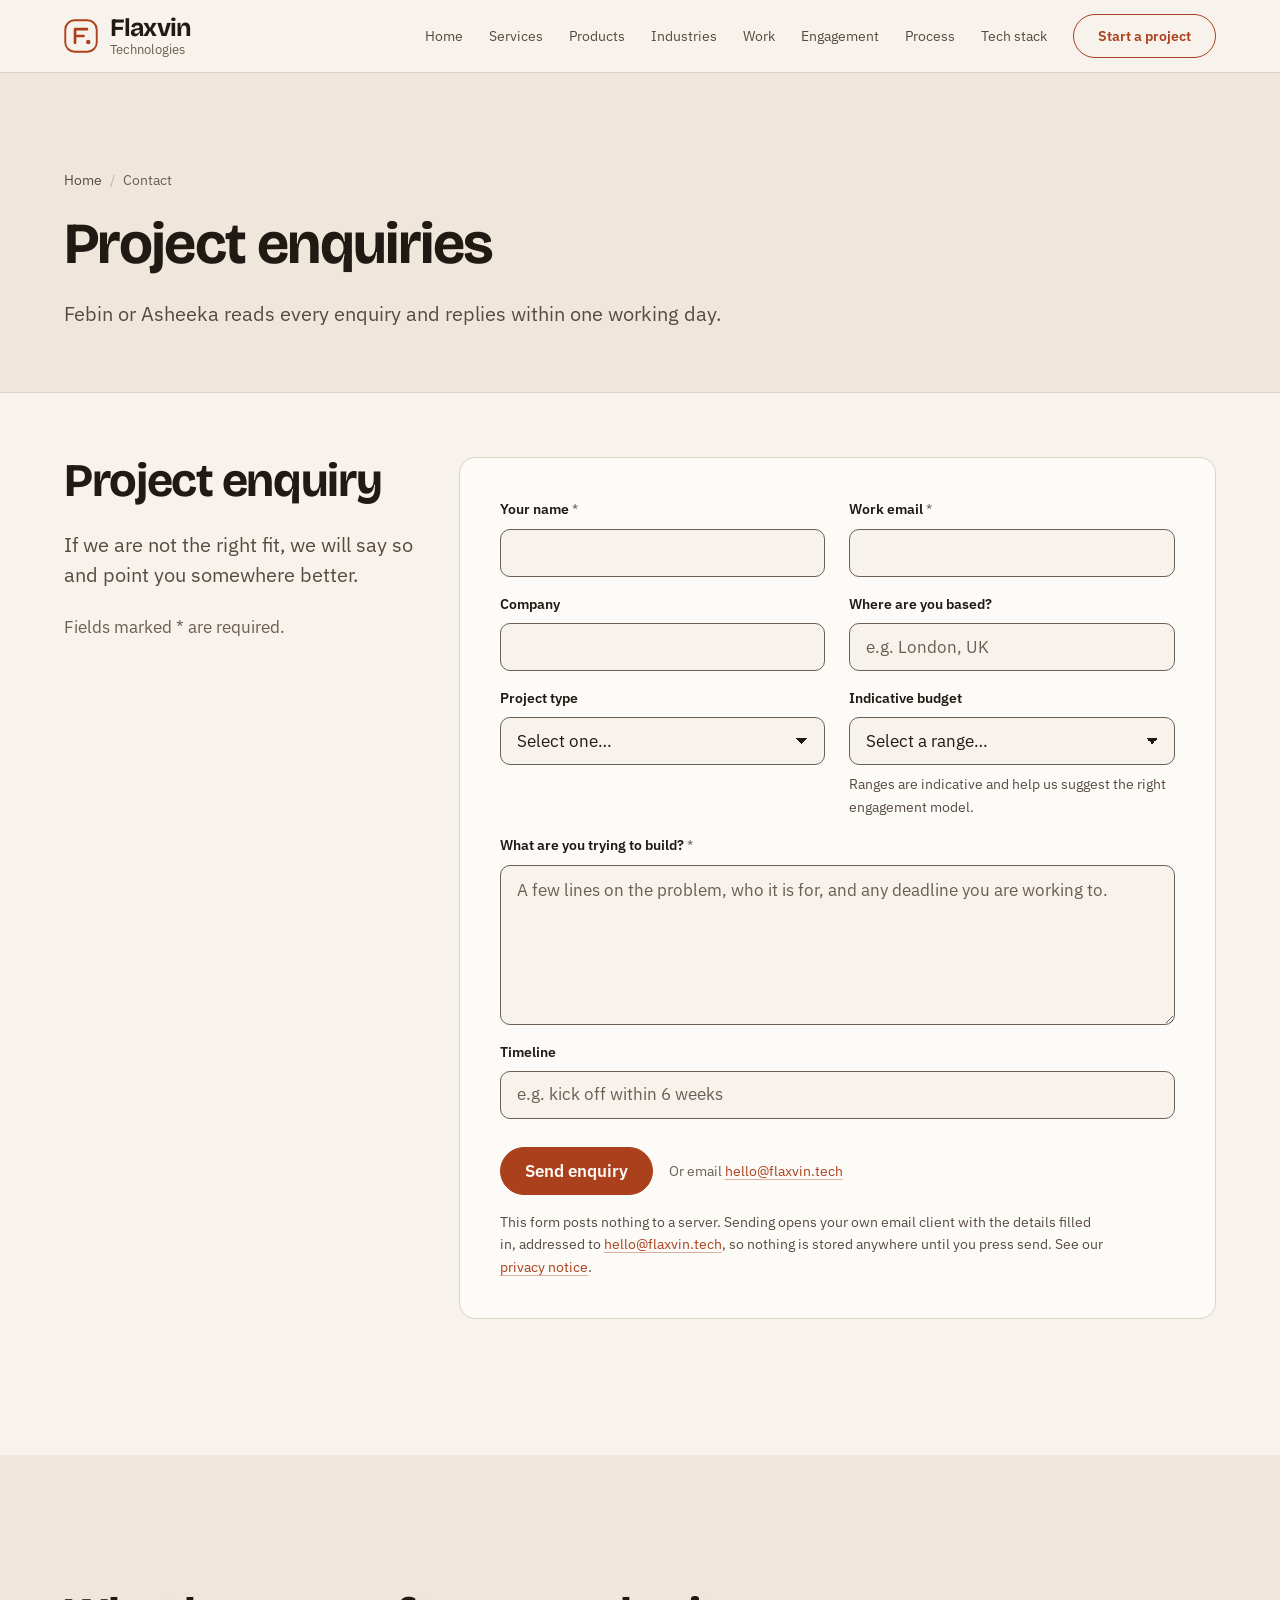
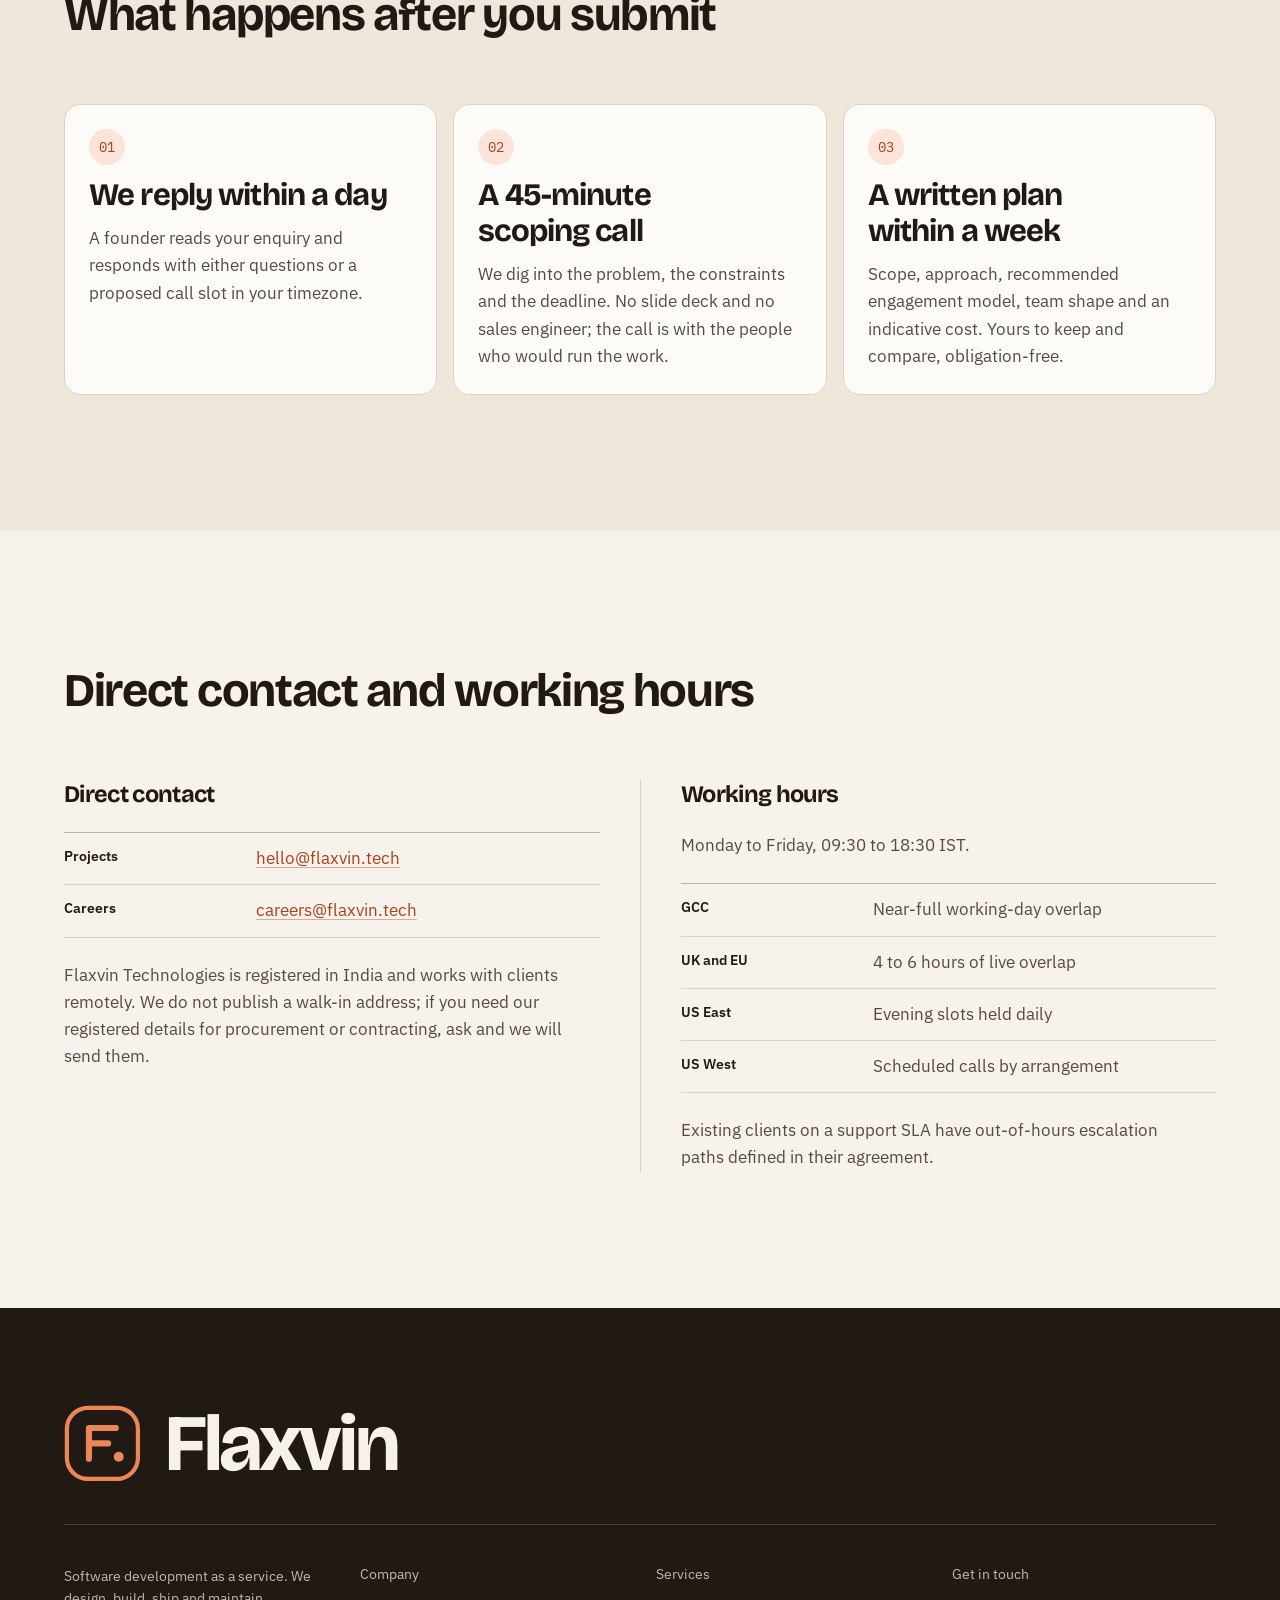
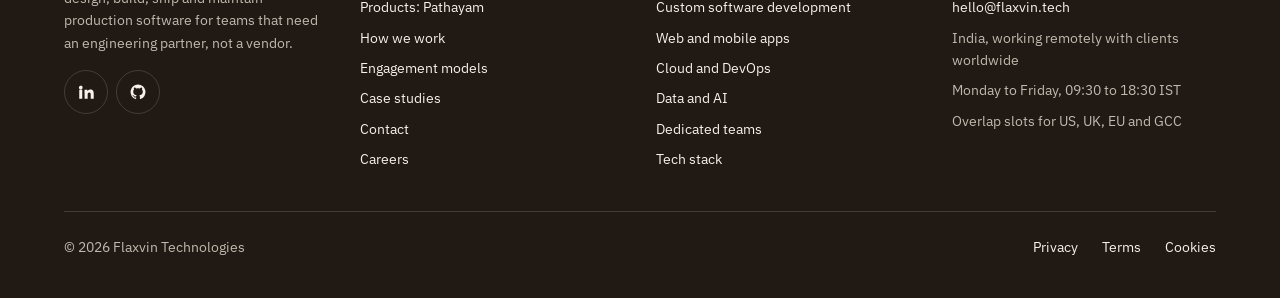
==== commit df15f8a3: "Redesign the site as a sibling of Pathayam Warm linen paper, laterite accent, Bricolage Grotesque di" ====
--- a/contact.html
+++ b/contact.html
@@ -6,7 +6,9 @@
 <title>Contact, Flaxvin Technologies</title>
 <meta name="description" content="Start a project with Flaxvin Technologies. Send a project enquiry, or email hello@flaxvin.tech. India-based, working across US, UK, EU and Middle East timezones.">
 <link rel="canonical" href="https://flaxvin.tech/contact.html">
-<meta name="theme-color" content="#173a6e">
+<meta name="color-scheme" content="light dark">
+<meta name="theme-color" content="#f6f1e9" media="(prefers-color-scheme: light)">
+<meta name="theme-color" content="#1a1714" media="(prefers-color-scheme: dark)">
 <meta property="og:title" content="Contact, Flaxvin Technologies">
 <meta property="og:description" content="Start a project with Flaxvin Technologies. Send a project enquiry, or email hello@flaxvin.tech. India-based, working across US, UK, EU and Middle East timezones.">
 <meta property="og:site_name" content="Flaxvin Technologies">
@@ -21,7 +23,7 @@
 <link rel="apple-touch-icon" href="assets/logo/apple-touch-icon.png">
 <link rel="preconnect" href="https://fonts.googleapis.com">
 <link rel="preconnect" href="https://fonts.gstatic.com" crossorigin>
-<link rel="stylesheet" href="https://fonts.googleapis.com/css2?family=Chakra+Petch:wght@600&family=IBM+Plex+Sans:wght@400;500&family=IBM+Plex+Mono:wght@500&display=swap">
+<link rel="stylesheet" href="https://fonts.googleapis.com/css2?family=Bricolage+Grotesque:opsz,wght@12..96,700&family=IBM+Plex+Mono:wght@400&family=IBM+Plex+Sans:wght@400;600&display=swap">
 <link rel="stylesheet" href="assets/css/site.css">
 <link rel="stylesheet" href="assets/css/pages/contact.css">
 </head>
--- a/assets/css/site.css
+++ b/assets/css/site.css
@@ -1,85 +1,85 @@
-/* Hallmark · shape: Conversational FAQ (/), Index-First register (inner pages) · genre: modern-minimal · theme: Blueprint (deal 1/3, seed india-based-software-development-agency-783e·10e8f372·2026-11-26·r0) · redesign: full · draw: 159033 · job: hire
- * hero: Banner (every inner page), Index (/) · nav: edge-aligned, the wordmark left, the eight sheets and one outlined action right · footer: mast, the wordmark large over the sheet links and the contact block · imagery: none, the site carries type, registers and dimension strings · signature: the site set out as a drawing register, sheet numbers in mono, real counts from each page · blueprint: cyanotype
- * axes: mid/geometric-sans/neutral · posture: drenched · contrast: pass · fold: pass · v2.0.0 */
-/* Hallmark · pre-emit critique: P4 H4 E4 S4 R5 V4 · weakest: P, a supplier site argues little; leaned on the register and the policy lines (we publish what clients approve) as the argument */
-/* Hallmark · dropped the delivery-record figure band (40+, 6, 95%, 4–6 hrs) · the source comment says three of four were invented, 46a forbids them */
+/* Hallmark · shape: Split Studio (/), Banner register (inner pages) · genre: editorial · theme: brand (Flaxvin, sibling of Pathayam: linen paper, laterite accent, ink slab) · redesign: full · job: hire
+ * paper: oklch(96.4% 0.011 78) · accent: oklch(51.5% 0.148 38) · display: Bricolage Grotesque · body: IBM Plex Sans · hero: Banner (every inner page), Split Studio (/) · nav: paper bar, laterite mark, pill action · footer: ink slab, the wordmark over the link columns · imagery: Pathayam's own screens in a dark frame · signature: the maker's site shows the product it makes, figures in tabular mono
+ * axes: light/grotesk-heavy/warm · posture: restrained, one drenched band (the close) · contrast: pass · fold: pass · v2.0.0 */
+/* Hallmark · pre-emit critique: P4 H4 E4 S4 R4 V5 · weakest: P, a supplier site argues little; the product screens and the published record carry it */
 /* Hallmark · waive 77 · the enquiry close is one line and an action pair, once a page · the hire job ends on the enquiry, contact details sit in the footer */
-/* Hallmark · dismissed 42 · the footer is a mast: the Flaxvin wordmark at display size over the columns, named in the stamp */
-/* Hallmark · waive 49b · the services register link Dedicated teams and staff augmentation is the service's real name, two lines at 320px at most */
-/* Hallmark · dropped 68%, 99.95%, 41%, 62%, 35%, 97%, 22% and the other case-study outcome figures · work.html marks them illustrative, 46a forbids them */
-/* Hallmark · dropped hg1, hg2, hg3, bm-hdr, bm-ftr, proof · gradient defs of the retired logo and hero art, and the invented figure band */
-/* Hallmark · hero-review: fix · 5 findings · 5 resolved · finish-review: in-thread (reviewer hit a usage limit) · responsive: 12 pages x 8 widths 320 to 1920, no sideways scroll, no clipped text, tap targets 44px+ */
-/* Hallmark · dropped the .reveal scroll fade and its observer · the Blueprint sheet is static, content shows without script */
+/* Hallmark · dismissed 42 · the footer is a slab: the Flaxvin wordmark at display size over the columns, named in the stamp */
+/* Hallmark · waive 49b · service and case titles in the services and work registers wrap to two lines at 320px only · each is the service's or project's real name and cannot shorten */
+/* Hallmark · dropped the Blueprint sheet: drawing grid, sheet numbers, uppercase heads, keyline doubles, dimension ticks · replaced by the sibling system in design.md */
 @import url("./tokens.css");
 @import url("./base.css");
 
-/* ---------- sheet-wide type ---------- */
-h1, h2 { text-transform: uppercase; line-height: 1.02; }
-h1 { font-size: var(--text-display); }
-h2 { font-size: var(--text-section); }
+/* ---------- type ---------- */
+html { -webkit-text-size-adjust: 100%; scroll-padding-top: calc(var(--hdr-h) + var(--space-lg)); }
+body { line-height: 1.6; }
+h1 { font-size: var(--text-display); line-height: 1.02; }
+h2 { font-size: var(--text-section); line-height: 1.05; }
 h3 { font-size: var(--text-title); }
-h4 { margin: 0; font-family: var(--font-body); font-weight: 500; font-size: var(--text-md); line-height: 1.4; }
+h4 { margin: 0; font-family: var(--font-body); font-weight: 600; font-size: var(--text-md); line-height: 1.4; }
 .lead { color: var(--color-ink-2); }
 .muted { color: var(--color-muted); }
 .small { font-size: var(--text-sm); }
-.num, .mono { font-family: var(--font-outlier); font-weight: 500; font-variant-numeric: tabular-nums; }
+.num, .mono { font-family: var(--font-outlier); font-weight: 400; font-variant-numeric: tabular-nums; }
 ul, ol { margin: 0; padding: 0; }
-strong { font-weight: 500; color: var(--color-ink); }
-code { font-family: var(--font-outlier); font-size: 0.92em; }
+strong { font-weight: 600; color: var(--color-ink); }
+code { font-family: var(--font-outlier); font-size: 0.9em; padding: 0.1em 0.35em; border-radius: 4px; background: var(--color-paper-2); }
 
 /* ---------- links ---------- */
-a { color: var(--color-ink); text-decoration: underline; text-decoration-color: var(--color-rule); transition: text-decoration-color var(--dur-short) var(--ease-out); }
-a:hover { text-decoration-color: transparent; }
-a:active { color: var(--color-ink-2); }
-a:focus-visible { outline: 2px solid var(--color-focus); outline-offset: 3px; }
+a { color: var(--color-accent); text-decoration: underline; text-decoration-color: color-mix(in oklab, var(--color-accent) 40%, transparent); text-underline-offset: 0.18em; transition: color var(--dur-short) var(--ease-out), text-decoration-color var(--dur-short) var(--ease-out); }
+a:hover { color: var(--color-accent-2); text-decoration-color: currentColor; }
+a:focus-visible { outline: 2px solid var(--color-focus); outline-offset: 3px; border-radius: 2px; }
 
 /* ---------- skip link ---------- */
-.skip { position: absolute; left: var(--space-md); top: var(--space-xs); z-index: var(--z-tooltip); padding: var(--space-sm) var(--space-md); background: var(--color-ink); color: var(--color-accent-ink); font-weight: 500; text-decoration: none; transform: translateY(-200%); }
-.skip:focus, .skip:focus-visible { transform: none; outline: 2px solid var(--color-focus); outline-offset: 2px; }
+.skip { position: absolute; left: var(--space-md); top: var(--space-xs); z-index: var(--z-tooltip); padding: var(--space-sm) var(--space-md); border-radius: var(--radius-input); background: var(--color-ink); color: var(--color-paper); font-weight: 600; text-decoration: none; transform: translateY(-200%); }
+.skip:focus, .skip:focus-visible { transform: none; color: var(--color-paper); outline: 2px solid var(--color-focus); outline-offset: 2px; }
 
 /* ---------- the twelve columns ---------- */
 .cols { display: grid; grid-template-columns: repeat(12, minmax(0, 1fr)); gap: var(--gap-columns); align-items: start; }
 .span-4 { grid-column: span 4; } .span-5 { grid-column: span 5; } .span-6 { grid-column: span 6; }
 .span-7 { grid-column: span 7; } .span-8 { grid-column: span 8; } .span-12 { grid-column: 1 / -1; }
 .start-7 { grid-column-start: 7; } .start-6 { grid-column-start: 6; } .start-5 { grid-column-start: 5; }
-@media (max-width: 60rem) {
-  .cols > * { grid-column: 1 / -1; }
-}
+@media (max-width: 60rem) { .cols > * { grid-column: 1 / -1; } }
 
 /* ---------- sections ---------- */
 .sec { padding-block: var(--section-gap); }
 .sec--s { padding-block: var(--section-gap-s); }
 .sec--l { padding-block: var(--section-gap-l); }
-.sec + .sec { border-top: var(--rule-hair) solid var(--color-rule-2); }
+.sec + .sec { border-top: var(--rule-hair) solid var(--color-rule); }
 .band { background: var(--color-paper-2); color: var(--color-ink); }
-.band--deep { background: var(--color-paper-3); color: var(--color-ink); }
-.sec.band + .sec, .sec + .sec.band { border-top: 0; }
-.head { display: grid; gap: var(--space-lg); margin-bottom: var(--space-2xl); }
+.sec.band + .sec, .sec + .sec.band, .sec + .sec.band--deep, .sec.band--deep + .sec { border-top: 0; }
+.head { display: grid; gap: var(--space-md); margin-bottom: var(--space-2xl); }
 .head--split { grid-template-columns: repeat(12, minmax(0, 1fr)); column-gap: var(--gap-columns); align-items: end; }
 .head--split > :first-child { grid-column: 1 / span 6; }
 .head--split > :last-child { grid-column: 8 / -1; }
 @media (max-width: 60rem) { .head--split > :first-child, .head--split > :last-child { grid-column: 1 / -1; } }
 
-/* ---------- header ---------- */
-.hdr { position: sticky; top: 0; z-index: var(--z-sticky-nav); background: var(--color-paper); border-bottom: var(--rule-hair) solid var(--color-rule); }
-.hdr__in { display: flex; align-items: center; gap: var(--space-lg); min-height: 72px; }
+/* The deep band: laterite, drenched. Tokens are re-pointed so every part inside reads correctly. */
+.band--deep {
+  --color-paper: var(--color-deep); --color-paper-2: color-mix(in oklab, var(--color-deep-ink) 10%, var(--color-deep)); --color-paper-3: color-mix(in oklab, var(--color-deep-ink) 14%, var(--color-deep));
+  --color-ink: var(--color-deep-ink); --color-ink-2: var(--color-deep-2); --color-muted: var(--color-deep-2);
+  --color-rule: var(--color-deep-rule); --color-rule-2: var(--color-deep-rule);
+  --color-accent: var(--color-deep-ink); --color-accent-2: var(--color-deep-2); --color-accent-ink: var(--color-deep); --color-focus: var(--color-deep-ink);
+  background: var(--color-paper); color: var(--color-ink);
+}
+
+/* ---------- header: a paper bar ---------- */
+.hdr { position: sticky; top: 0; z-index: var(--z-sticky-nav); background: color-mix(in oklab, var(--color-paper) 92%, transparent); border-bottom: var(--rule-hair) solid var(--color-rule); -webkit-backdrop-filter: blur(10px); backdrop-filter: blur(10px); }
+.hdr__in { display: flex; align-items: center; gap: var(--space-lg); min-height: var(--hdr-h); }
 .brand { display: inline-flex; align-items: center; gap: var(--space-sm); color: var(--color-ink); text-decoration: none; flex: 0 0 auto; }
-.brand:hover { text-decoration: none; }
-.brand__mark { width: 32px; height: 32px; flex-shrink: 0; }
-.brand__name { font-family: var(--font-display); font-weight: 600; font-size: var(--text-lg); text-transform: uppercase; letter-spacing: 0.02em; line-height: 1; }
-.brand__sub { display: block; margin-top: var(--space-2xs); font-family: var(--font-body); font-size: var(--text-xs); font-weight: 400; text-transform: none; letter-spacing: 0; color: var(--color-muted); }
-.nav { margin-left: auto; display: flex; align-items: center; gap: var(--space-2xs); }
-.nav a { display: inline-flex; align-items: center; min-height: 44px; padding: 0 var(--space-sm); color: var(--color-ink-2); font-size: var(--text-sm); font-weight: 500; text-decoration: none; white-space: nowrap; transition: color var(--dur-short) var(--ease-out), background-color var(--dur-short) var(--ease-out); }
+.brand:hover { color: var(--color-ink); }
+.brand__mark { width: 34px; height: 34px; flex-shrink: 0; color: var(--color-accent); }
+.brand__name { font-family: var(--font-display); font-weight: 700; font-size: var(--text-xl); letter-spacing: -0.035em; line-height: 1; }
+.brand__sub { display: block; margin-top: var(--space-3xs); font-family: var(--font-body); font-size: var(--text-xs); font-weight: 400; letter-spacing: 0; color: var(--color-muted); }
+.nav { margin-left: auto; display: flex; align-items: center; gap: var(--space-3xs); }
+.nav a { display: inline-flex; align-items: center; min-height: 44px; padding: 0 var(--space-sm); border-radius: var(--radius-pill); color: var(--color-ink-2); font-size: var(--text-sm); font-weight: 400; text-decoration: none; white-space: nowrap; transition: color var(--dur-short) var(--ease-out), background-color var(--dur-short) var(--ease-out); }
 .nav a:hover { color: var(--color-ink); background: var(--color-paper-2); }
-.nav a:active { background: var(--color-paper-3); }
-.nav a[aria-current="page"] { color: var(--color-ink); text-decoration: underline; text-decoration-color: var(--color-ink); text-underline-offset: 0.5em; }
-.nav a.btn { margin-left: var(--space-sm); min-height: 44px; color: var(--color-ink); }
-.nav a.btn:hover { background: var(--color-paper-2); }
-.burger { display: none; margin-left: auto; width: 48px; height: 48px; align-items: center; justify-content: center; border: var(--rule-hair) solid var(--color-rule); border-radius: 0; background: transparent; color: var(--color-ink); cursor: pointer; transition: background-color var(--dur-short) var(--ease-out); }
+.nav a[aria-current="page"] { color: var(--color-ink); background: var(--color-paper-2); }
+.nav a.btn { margin-left: var(--space-sm); padding: 0 var(--space-lg); background: transparent; border-color: var(--color-accent); color: var(--color-accent); font-weight: 600; }
+.nav a.btn:hover { background: var(--color-accent-2); border-color: var(--color-accent-2); color: var(--color-accent-ink); }
+.burger { display: none; margin-left: auto; width: 48px; height: 48px; align-items: center; justify-content: center; border: var(--rule-hair) solid var(--color-rule-2); border-radius: var(--radius-pill); background: transparent; color: var(--color-ink); cursor: pointer; transition: background-color var(--dur-short) var(--ease-out); }
 .burger:hover { background: var(--color-paper-2); }
-.burger:active { background: var(--color-paper-3); }
 .burger:focus-visible { outline: 2px solid var(--color-focus); outline-offset: 2px; }
-.burger span, .burger span::before, .burger span::after { display: block; width: 18px; height: 2px; background: currentColor; }
+.burger span, .burger span::before, .burger span::after { display: block; width: 18px; height: 2px; border-radius: 1px; background: currentColor; }
 .burger span { position: relative; }
 .burger span::before, .burger span::after { content: ""; position: absolute; left: 0; transition: transform var(--dur-short) var(--ease-out); }
 .burger span::before { transform: translateY(-6px); }
@@ -89,146 +89,163 @@
 .burger[aria-expanded="true"] span::after { transform: rotate(-45deg); }
 @media (max-width: 72rem) {
   .burger { display: inline-flex; }
-  .nav { position: fixed; inset: 72px 0 auto 0; display: none; flex-direction: column; align-items: stretch; gap: 0; margin: 0; padding: var(--space-sm) var(--gutter) var(--space-lg); background: var(--color-paper-3); border-bottom: var(--rule-hair) solid var(--color-rule); max-height: calc(100dvh - 72px); overflow-y: auto; }
+  .nav { position: fixed; inset: var(--hdr-h) 0 auto 0; display: none; flex-direction: column; align-items: stretch; gap: var(--space-3xs); margin: 0; padding: var(--space-sm) var(--gutter) var(--space-lg); background: var(--color-paper); border-bottom: var(--rule-hair) solid var(--color-rule); max-height: calc(100dvh - var(--hdr-h)); overflow-y: auto; }
   .nav.open { display: flex; }
-  .nav a { min-height: 52px; font-size: var(--text-md); border-bottom: var(--rule-hair) solid var(--color-rule-2); }
-  .nav a.btn { margin: var(--space-md) 0 0; justify-content: center; border-bottom: var(--rule-hair) solid var(--color-rule); }
-}
-
-/* ---------- buttons ---------- */
-.btn { display: inline-flex; align-items: center; justify-content: center; gap: var(--space-xs); min-height: 48px; padding: 0 var(--space-lg); border: var(--rule-hair) solid var(--color-rule); border-radius: 0; background: transparent; color: var(--color-ink); font: 500 var(--text-md)/1 var(--font-body); white-space: nowrap; text-decoration: none; cursor: pointer; transition: background-color var(--dur-short) var(--ease-out), transform var(--dur-micro) var(--ease-out); }
-.btn:hover { background: var(--color-paper-2); text-decoration: none; }
+  .nav a { min-height: 52px; padding: 0 var(--space-md); font-size: var(--text-md); }
+  .nav a.btn { margin: var(--space-md) 0 0; justify-content: center; }
+}
+
+/* ---------- buttons: pills ---------- */
+.btn { display: inline-flex; align-items: center; justify-content: center; gap: var(--space-xs); min-height: 48px; padding: 0 var(--space-lg); border: var(--rule-hair) solid var(--color-rule-2); border-radius: var(--radius-pill); background: transparent; color: var(--color-ink); font: 600 var(--text-md)/1.2 var(--font-body); white-space: nowrap; text-decoration: none; cursor: pointer; transition: background-color var(--dur-short) var(--ease-out), border-color var(--dur-short) var(--ease-out), color var(--dur-short) var(--ease-out), transform var(--dur-micro) var(--ease-out); }
+.btn:hover { border-color: var(--color-ink); color: var(--color-ink); }
 .btn:active { transform: translateY(1px); }
 .btn:focus-visible { outline: 2px solid var(--color-focus); outline-offset: 3px; }
 .btn:disabled, .btn[aria-disabled="true"] { opacity: 0.55; cursor: not-allowed; transform: none; }
 .btn[aria-busy="true"] { cursor: progress; }
-.btn--primary { background: var(--color-ink); border-color: var(--color-ink); color: var(--color-accent-ink); }
-.btn--primary:hover { background: var(--color-ink-2); border-color: var(--color-ink-2); }
+.btn--primary { background: var(--color-accent); border-color: var(--color-accent); color: var(--color-accent-ink); }
+.btn--primary:hover { background: var(--color-accent-2); border-color: var(--color-accent-2); color: var(--color-accent-ink); }
 .actions { display: flex; flex-wrap: wrap; gap: var(--space-sm); align-items: center; }
+@media (max-width: 40rem) { .btn { padding: 0 var(--space-md); } .actions .btn { flex: 1 1 auto; } }
 
 /* ---------- inner-page hero: Banner ---------- */
-.page-hero { padding-block: var(--space-3xl) var(--space-2xl); border-bottom: var(--rule-heavy) solid var(--color-rule); }
+.page-hero { padding-block: var(--space-3xl) var(--space-2xl); background: var(--color-paper-2); color: var(--color-ink); border-bottom: var(--rule-hair) solid var(--color-rule); }
 .page-hero + .sec, .page-hero + section { padding-top: var(--space-2xl); border-top: 0; }
 .page-hero__in { display: grid; gap: var(--space-lg); }
 .page-hero h1 { max-width: 18ch; font-size: var(--text-display-s); }
 .page-hero .lead { max-width: 56ch; }
 .crumb { display: flex; flex-wrap: wrap; gap: var(--space-xs); list-style: none; font-size: var(--text-sm); color: var(--color-muted); }
-.crumb li + li::before { content: "/"; margin-right: var(--space-xs); color: var(--color-muted); }
-.crumb a { color: var(--color-ink-2); }
-.sheetno { font-family: var(--font-outlier); font-weight: 500; font-size: var(--text-sm); color: var(--color-muted); }
-
-/* ---------- the register: a keylined drawing schedule ---------- */
+.crumb li + li::before { content: "/"; margin-right: var(--space-xs); color: var(--color-rule-2); }
+.crumb a { color: var(--color-ink-2); text-decoration: none; }
+.crumb a:hover { color: var(--color-accent); text-decoration: underline; }
+
+/* ---------- registers: tables with hairlines ---------- */
 .register { width: 100%; border-collapse: collapse; font-variant-numeric: tabular-nums; }
 .register caption { caption-side: bottom; padding-top: var(--space-sm); text-align: left; font-size: var(--text-sm); color: var(--color-muted); }
-.register thead th { padding: var(--space-sm) var(--space-md); border-bottom: var(--rule-heavy) solid var(--color-rule); font-size: var(--text-sm); font-weight: 500; text-align: left; color: var(--color-ink-2); white-space: nowrap; }
-.register td, .register tbody th { padding: var(--space-md); border-bottom: var(--rule-hair) solid var(--color-rule-2); text-align: left; vertical-align: baseline; }
-.register tbody th { font-family: var(--font-display); font-weight: 600; font-size: var(--text-lg); line-height: 1.25; }
+.register thead th { padding: var(--space-sm) var(--space-md); border-bottom: var(--rule-hair) solid var(--color-rule-2); font-size: var(--text-sm); font-weight: 400; text-align: left; color: var(--color-muted); white-space: nowrap; }
+.register td, .register tbody th { padding: var(--space-md); border-bottom: var(--rule-hair) solid var(--color-rule); text-align: left; vertical-align: baseline; }
+.register thead th:first-child, .register td:first-child, .register tbody th:first-child { padding-left: 0; }
+.register tbody th { font-family: var(--font-display); font-weight: 700; font-size: var(--text-lg); line-height: 1.25; letter-spacing: -0.015em; color: var(--color-ink); }
+.register tbody th a { color: var(--color-ink); text-decoration: none; }
+.register tbody th a:hover { color: var(--color-accent); text-decoration: underline; }
 .register td { color: var(--color-ink-2); }
 .register .num { color: var(--color-muted); white-space: nowrap; }
-.register tbody tr:last-child > * { border-bottom: var(--rule-hair) solid var(--color-rule); }
 .register-wrap { overflow-x: auto; }
 .register-wrap:focus-visible { outline: 2px solid var(--color-focus); outline-offset: 4px; }
 @media (max-width: 40rem) {
   .register--stack thead { position: absolute; width: 1px; height: 1px; overflow: hidden; clip-path: inset(50%); }
-  .register--stack tr { display: grid; gap: var(--space-2xs); padding-block: var(--space-md); border-bottom: var(--rule-hair) solid var(--color-rule-2); }
+  .register--stack tr { display: grid; gap: var(--space-2xs); padding-block: var(--space-md); border-bottom: var(--rule-hair) solid var(--color-rule); }
   .register--stack td, .register--stack tbody th { display: block; padding: 0; border: 0; }
-  .register--stack tbody tr:last-child > * { border: 0; }
   .register--stack td[data-label]::before { content: attr(data-label); display: block; font-size: var(--text-sm); color: var(--color-muted); }
 }
 
-/* ---------- rows: a title on 1 to 5, its matter on 6 to 12 ---------- */
-.rows { list-style: none; border-top: var(--rule-heavy) solid var(--color-rule); }
-.row { display: grid; grid-template-columns: repeat(12, minmax(0, 1fr)); column-gap: var(--gap-columns); row-gap: var(--space-sm); padding-block: var(--space-xl); border-bottom: var(--rule-hair) solid var(--color-rule-2); }
-.row:last-child { border-bottom-color: var(--color-rule); }
-.row__no { grid-column: 1 / span 1; }
+/* ---------- rows: a title on the left, its matter on the right ---------- */
+.rows { list-style: none; border-top: var(--rule-hair) solid var(--color-rule-2); }
+.row { display: grid; grid-template-columns: repeat(12, minmax(0, 1fr)); column-gap: var(--gap-columns); row-gap: var(--space-sm); padding-block: var(--space-xl); border-bottom: var(--rule-hair) solid var(--color-rule); }
+.row__no { grid-column: 1 / span 1; font-family: var(--font-outlier); color: var(--color-accent); }
 .row__title { grid-column: 2 / span 4; }
 .row__body { grid-column: 7 / -1; display: grid; gap: var(--space-md); }
 .row--wide .row__title { grid-column: 1 / span 5; }
 @media (max-width: 60rem) { .row__no, .row__title, .row__body, .row--wide .row__title { grid-column: 1 / -1; } }
 
 /* ---------- spec lists ---------- */
-.spec { display: grid; grid-template-columns: minmax(8rem, 12rem) minmax(0, 1fr); margin: 0; border-top: var(--rule-hair) solid var(--color-rule); }
-.spec dt, .spec dd { margin: 0; padding: var(--space-sm) 0; border-bottom: var(--rule-hair) solid var(--color-rule-2); }
-.spec dt { font-weight: 500; font-size: var(--text-sm); color: var(--color-ink); padding-right: var(--space-md); }
+.spec { display: grid; grid-template-columns: minmax(8rem, 12rem) minmax(0, 1fr); margin: 0; border-top: var(--rule-hair) solid var(--color-rule-2); }
+.spec dt, .spec dd { margin: 0; padding: var(--space-sm) 0; border-bottom: var(--rule-hair) solid var(--color-rule); }
+.spec dt { font-weight: 600; font-size: var(--text-sm); color: var(--color-ink); padding-right: var(--space-md); }
 .spec dd { color: var(--color-ink-2); }
 @media (max-width: 40rem) { .spec { grid-template-columns: 1fr; } .spec dt { border-bottom: 0; padding-bottom: 0; } }
 
 .list { list-style: none; display: grid; border-top: var(--rule-hair) solid var(--color-rule); }
-.list li { padding: var(--space-sm) 0; border-bottom: var(--rule-hair) solid var(--color-rule-2); color: var(--color-ink-2); }
+.list li { position: relative; padding: var(--space-sm) 0 var(--space-sm) var(--space-lg); border-bottom: var(--rule-hair) solid var(--color-rule); color: var(--color-ink-2); }
+.list li::before { content: ""; position: absolute; left: 2px; top: calc(var(--space-sm) + 0.62em); width: 7px; height: 7px; border-radius: 50%; background: var(--color-accent); }
 
 .tags { list-style: none; display: flex; flex-wrap: wrap; gap: var(--space-xs); }
-.tags li { padding: var(--space-2xs) var(--space-sm); border: var(--rule-hair) solid var(--color-rule-2); font-size: var(--text-sm); color: var(--color-ink-2); }
-
-/* ---------- keylined figure, a double line ---------- */
-.fig { position: relative; margin: 0; border: var(--rule-hair) solid var(--color-rule); padding: var(--space-xl); }
-.fig::after { content: ""; position: absolute; inset: 5px; z-index: 2; border: var(--rule-hair) solid var(--color-rule-2); pointer-events: none; }
-.sheet { background-color: var(--color-paper-3); background-image: linear-gradient(var(--color-grid-2) 1px, transparent 1px), linear-gradient(90deg, var(--color-grid-2) 1px, transparent 1px), linear-gradient(var(--color-grid) 1px, transparent 1px), linear-gradient(90deg, var(--color-grid) 1px, transparent 1px); background-size: 120px 120px, 120px 120px, 24px 24px, 24px 24px; background-position: var(--sheet-inset) var(--sheet-inset); }
-
-/* ---------- dimension string: real ends only ---------- */
+.tags li { padding: var(--space-2xs) var(--space-sm); border-radius: var(--radius-pill); background: var(--color-paper-2); font-size: var(--text-sm); color: var(--color-ink); }
+
+/* ---------- cards ---------- */
+.fig { position: relative; margin: 0; padding: var(--space-xl); border: var(--rule-hair) solid var(--color-rule); border-radius: var(--radius-card); background: var(--color-paper-3); }
+.sheet { background: var(--color-paper-3); }
+@media (max-width: 40rem) { .fig { padding: var(--space-lg); } }
+
+/* ---------- Pathayam's screens, in the app's own dark frame ---------- */
+.frame { overflow: hidden; margin: 0; border-radius: var(--radius-card); background: var(--color-shot); outline: 1px solid color-mix(in oklab, var(--color-ink) 12%, transparent); outline-offset: -1px; }
+.frame picture { display: block; }
+.frame img { width: 100%; aspect-ratio: 14 / 10; object-fit: cover; object-position: top left; }
+.shot { display: grid; gap: var(--space-sm); margin: 0; }
+.shot > figcaption { font-size: var(--text-sm); color: var(--color-ink-2); }
+@media (max-width: 40rem) { .frame img { aspect-ratio: 7 / 9; } }
+
+/* ---------- a span: two real ends and the length between ---------- */
 .dimension { display: grid; gap: var(--space-sm); }
-.dimension__value { font-family: var(--font-display); font-weight: 600; font-size: var(--text-display); line-height: 1; text-transform: uppercase; text-align: center; font-variant-numeric: tabular-nums; }
-.dim { position: relative; height: var(--rule-hair); margin-block: var(--space-md); background: var(--color-rule); transform-origin: left center; }
-.dim::before, .dim::after { content: ""; position: absolute; top: calc(var(--tick) / -2); width: var(--rule-hair); height: var(--tick); background: var(--color-rule); transform: rotate(45deg); }
-.dim::before { left: 0; } .dim::after { right: 0; }
-.dimension__ends { display: flex; justify-content: space-between; gap: var(--space-md); font-family: var(--font-outlier); font-weight: 500; font-size: var(--text-sm); color: var(--color-ink-2); }
-
-/* ---------- stages along one string ---------- */
-.stages { list-style: none; display: grid; grid-template-columns: repeat(var(--n, 6), minmax(0, 1fr)); gap: var(--gap-columns); border-top: var(--rule-hair) solid var(--color-rule); counter-reset: stage; }
-.stages > li { position: relative; display: grid; align-content: start; gap: var(--space-sm); padding-top: var(--space-lg); counter-increment: stage; }
-.stages > li::before { content: ""; position: absolute; top: calc(var(--tick) / -2); left: 0; width: var(--rule-hair); height: var(--tick); background: var(--color-rule); transform: rotate(45deg); }
-.stages__no { font-family: var(--font-outlier); font-weight: 500; font-size: var(--text-sm); color: var(--color-muted); }
-@media (max-width: 60rem) { .stages { grid-template-columns: 1fr; border-top: 0; } .stages > li { border-top: var(--rule-hair) solid var(--color-rule); } }
+.dimension__value { font-family: var(--font-display); font-weight: 700; font-size: var(--text-display); line-height: 1; letter-spacing: var(--tracking-display); }
+.dim { height: 14px; margin-block: var(--space-md); border-radius: var(--radius-pill); background: linear-gradient(90deg, var(--color-accent), color-mix(in oklab, var(--color-accent) 55%, var(--color-paper))); transform-origin: left center; }
+.dimension__ends { display: flex; justify-content: space-between; gap: var(--space-md); font-family: var(--font-outlier); font-weight: 400; font-size: var(--text-md); color: var(--color-ink); }
+
+/* ---------- stages: numbered cards ---------- */
+.stages { list-style: none; display: grid; grid-template-columns: repeat(var(--n, 6), minmax(0, 1fr)); gap: var(--space-md); counter-reset: stage; }
+.stages > li { display: grid; align-content: start; gap: var(--space-sm); padding: var(--space-lg); border: var(--rule-hair) solid var(--color-rule); border-radius: var(--radius-card); background: var(--color-paper-3); counter-increment: stage; }
+.stages__no { display: inline-grid; place-items: center; width: 36px; height: 36px; border-radius: 50%; background: var(--color-accent-soft); color: var(--color-accent); font-family: var(--font-outlier); font-weight: 400; font-size: var(--text-sm); }
+@media (max-width: 60rem) { .stages { grid-template-columns: minmax(0, 1fr); } }
 
 /* ---------- missing fact ---------- */
-.fill { padding: 0 0.25em; border: var(--rule-hair) dashed var(--color-muted); color: var(--color-muted); -webkit-box-decoration-break: clone; box-decoration-break: clone; }
-
-/* ---------- forms as a title block ---------- */
-.tb { display: grid; grid-template-columns: repeat(6, minmax(0, 1fr)); border-top: var(--rule-hair) solid var(--color-rule); border-left: var(--rule-hair) solid var(--color-rule); }
-.tb__cell { grid-column: span 3; display: grid; align-content: start; gap: var(--space-xs); padding: var(--space-md); border-right: var(--rule-hair) solid var(--color-rule); border-bottom: var(--rule-hair) solid var(--color-rule); min-width: 0; }
+.fill { padding: 0 0.25em; border: var(--rule-hair) dashed var(--color-muted); border-radius: 4px; color: var(--color-muted); -webkit-box-decoration-break: clone; box-decoration-break: clone; }
+
+/* ---------- forms ---------- */
+.tb { display: grid; grid-template-columns: repeat(6, minmax(0, 1fr)); gap: var(--space-md) var(--space-lg); padding: var(--space-xl); border: var(--rule-hair) solid var(--color-rule); border-radius: var(--radius-card); background: var(--color-paper-3); }
+.tb__cell { grid-column: span 3; display: grid; align-content: start; gap: var(--space-xs); min-width: 0; }
 .tb__cell--full { grid-column: 1 / -1; }
 .tb__cell--2 { grid-column: span 2; }
-.tb label { font-size: var(--text-sm); font-weight: 500; color: var(--color-ink); }
+.tb label { font-size: var(--text-sm); font-weight: 600; color: var(--color-ink); }
 .tb .req { color: var(--color-muted); font-weight: 400; }
-.field { width: 100%; min-height: 48px; padding: 0 var(--space-md); border: var(--rule-hair) solid var(--color-muted); border-radius: 0; background: var(--color-paper-2); color: var(--color-ink); font: inherit; outline: 2px solid transparent; outline-offset: -3px; transition: background-color var(--dur-short) var(--ease-out); }
+.field { width: 100%; min-height: 48px; padding: 0 var(--space-md); border: var(--rule-hair) solid var(--color-muted); border-radius: var(--radius-input); background: var(--color-paper); color: var(--color-ink); font: inherit; outline: 2px solid transparent; outline-offset: -1px; transition: border-color var(--dur-short) var(--ease-out); }
 textarea.field { min-height: 160px; padding-block: var(--space-sm); resize: vertical; line-height: 1.5; }
 select.field { appearance: none; background-image: linear-gradient(45deg, transparent 50%, var(--color-ink) 50%), linear-gradient(135deg, var(--color-ink) 50%, transparent 50%); background-position: calc(100% - 22px) 50%, calc(100% - 16px) 50%; background-size: 6px 6px; background-repeat: no-repeat; padding-right: var(--space-xl); }
 select.field option { background: var(--color-paper-3); color: var(--color-ink); }
 .field::placeholder { color: var(--color-muted); opacity: 1; }
-.field:hover { background: var(--color-paper-3); }
-.field:focus-visible { outline-color: var(--color-focus); }
+.field:hover { border-color: var(--color-ink-2); }
+.field:focus-visible { outline-color: var(--color-focus); border-color: var(--color-focus); }
 .field:disabled { opacity: 0.55; cursor: not-allowed; }
-.field[aria-invalid="true"] { border-color: var(--color-ink); background: var(--color-paper-3); }
+.field[aria-invalid="true"] { border-color: var(--color-error); }
 .tb__help { min-height: 1lh; font-size: var(--text-sm); color: var(--color-ink-2); }
-.tb__foot { grid-column: 1 / -1; display: flex; flex-wrap: wrap; align-items: center; gap: var(--space-md); padding: var(--space-md); border-right: var(--rule-hair) solid var(--color-rule); border-bottom: var(--rule-hair) solid var(--color-rule); }
-@media (max-width: 40rem) { .tb__cell, .tb__cell--2 { grid-column: 1 / -1; } }
-
-/* ---------- closing band ---------- */
+.tb__foot { grid-column: 1 / -1; display: flex; flex-wrap: wrap; align-items: center; gap: var(--space-md); padding-top: var(--space-sm); }
+@media (max-width: 40rem) { .tb { padding: var(--space-lg) var(--space-md); } .tb__cell, .tb__cell--2 { grid-column: 1 / -1; } }
+
+/* ---------- the close: the drenched band ---------- */
 .close__in { display: grid; grid-template-columns: repeat(12, minmax(0, 1fr)); gap: var(--gap-columns); align-items: end; }
 .close__text { grid-column: 1 / span 7; display: grid; gap: var(--space-lg); }
-.close__side { grid-column: 9 / -1; display: grid; gap: var(--space-md); }
+.close__side { grid-column: 9 / -1; display: grid; gap: var(--space-sm); }
+.close .lead { color: var(--color-ink-2); }
 @media (max-width: 60rem) { .close__text, .close__side { grid-column: 1 / -1; } }
 
-/* ---------- footer: the mast ---------- */
-.ftr { padding-block: var(--space-3xl) var(--space-xl); background: var(--color-paper-3); border-top: var(--rule-heavy) solid var(--color-rule); }
+/* ---------- footer: the ink slab ---------- */
+.ftr {
+  --color-paper: var(--color-slab); --color-paper-2: color-mix(in oklab, var(--color-slab-ink) 8%, var(--color-slab));
+  --color-ink: var(--color-slab-ink); --color-ink-2: var(--color-slab-2); --color-muted: var(--color-slab-2);
+  --color-rule: var(--color-slab-rule); --color-rule-2: var(--color-slab-rule); --color-focus: var(--color-slab-ink);
+  padding-block: var(--space-3xl) var(--space-xl); background: var(--color-paper); color: var(--color-ink);
+}
 .ftr__mast { display: flex; align-items: center; gap: var(--space-lg); padding-bottom: var(--space-xl); border-bottom: var(--rule-hair) solid var(--color-rule); color: var(--color-ink); text-decoration: none; }
-.ftr__mast:hover { text-decoration: none; }
-.ftr__mast svg { width: clamp(48px, 6vw, 88px); height: auto; flex-shrink: 0; }
-.ftr__word { font-family: var(--font-display); font-weight: 600; font-size: var(--text-display); line-height: 1; text-transform: uppercase; letter-spacing: var(--tracking-display); }
+.ftr__mast:hover { color: var(--color-ink); }
+.ftr__mast svg { width: clamp(48px, 6vw, 88px); height: auto; flex-shrink: 0; color: var(--color-slab-mark); }
+.ftr__word { font-family: var(--font-display); font-weight: 700; font-size: var(--text-display); line-height: 1; letter-spacing: -0.04em; }
 .ftr__cols { display: grid; grid-template-columns: repeat(12, minmax(0, 1fr)); gap: var(--gap-columns); padding-block: var(--space-xl); }
 .ftr__about { grid-column: 1 / span 3; display: grid; gap: var(--space-md); align-content: start; color: var(--color-ink-2); font-size: var(--text-sm); }
 .ftr nav, .ftr__contact { grid-column: span 3; }
-.ftr h2 { max-width: none; margin-bottom: var(--space-sm); font-family: var(--font-body); font-weight: 500; font-size: var(--text-sm); text-transform: none; letter-spacing: 0; line-height: 1.4; color: var(--color-muted); }
+.ftr h2 { max-width: none; margin-bottom: var(--space-sm); font-family: var(--font-body); font-weight: 400; font-size: var(--text-sm); letter-spacing: 0; line-height: 1.4; color: var(--color-muted); }
 .ftr ul { list-style: none; display: grid; gap: var(--space-xs); font-size: var(--text-sm); }
-.ftr ul a { color: var(--color-ink); }
+.ftr ul a { color: var(--color-ink); text-decoration: none; }
+.ftr ul a:hover { color: var(--color-slab-mark); text-decoration: underline; }
 .ftr li.muted { color: var(--color-ink-2); }
 .social { display: flex; gap: var(--space-xs); }
-.social a { display: inline-grid; place-items: center; width: 44px; height: 44px; border: var(--rule-hair) solid var(--color-rule-2); color: var(--color-ink); transition: background-color var(--dur-short) var(--ease-out); }
-.social a:hover { background: var(--color-paper-2); }
+.social a { display: inline-grid; place-items: center; width: 44px; height: 44px; border: var(--rule-hair) solid var(--color-rule); border-radius: 50%; color: var(--color-ink); transition: background-color var(--dur-short) var(--ease-out); }
+.social a:hover { background: var(--color-paper-2); color: var(--color-ink); }
 .social svg { width: 18px; height: 18px; }
-.ftr__bar { display: flex; flex-wrap: wrap; justify-content: space-between; gap: var(--space-md); padding-top: var(--space-lg); border-top: var(--rule-hair) solid var(--color-rule-2); font-size: var(--text-sm); color: var(--color-muted); }
+.ftr__bar { display: flex; flex-wrap: wrap; justify-content: space-between; gap: var(--space-md); padding-top: var(--space-lg); border-top: var(--rule-hair) solid var(--color-rule); font-size: var(--text-sm); color: var(--color-muted); }
 .ftr .ftr__legal { list-style: none; display: flex; gap: var(--space-lg); }
+.ftr :focus-visible { outline-color: var(--color-slab-ink); }
 @media (max-width: 60rem) {
   .ftr__about { grid-column: 1 / -1; }
   .ftr nav, .ftr__contact { grid-column: span 6; }
 }
 @media (max-width: 40rem) { .ftr nav, .ftr__contact { grid-column: 1 / -1; } }
+
+@media print { .hdr, .ftr, .skip { display: none; } body { background: none; } }
--- a/assets/css/pages/contact.css
+++ b/assets/css/pages/contact.css
@@ -7,10 +7,10 @@
 .enquiry .req { color: var(--color-muted); }
 .enquiry__form { margin: 0; }
 .enquiry__form .tb__foot .small { margin: 0; }
-.form-status { display: none; grid-column: 1 / -1; margin: 0; padding: var(--space-md); border-right: var(--rule-hair) solid var(--color-rule); border-bottom: var(--rule-hair) solid var(--color-rule); background: var(--color-paper-3); color: var(--color-ink); font-weight: 500; }
+.form-status { display: none; grid-column: 1 / -1; margin: 0; padding: var(--space-md); border-radius: var(--radius-input); background: var(--color-accent-soft); color: var(--color-ink); font-weight: 400; }
 .form-status.show { display: block; }
 .form-status:focus-visible { outline: 2px solid var(--color-focus); outline-offset: -4px; }
-.form-note { grid-column: 1 / -1; margin: 0; padding: var(--space-md); border-right: var(--rule-hair) solid var(--color-rule); border-bottom: var(--rule-hair) solid var(--color-rule); color: var(--color-ink-2); }
+.form-note { grid-column: 1 / -1; margin: 0; color: var(--color-ink-2); }
 @media (max-width: 60rem) { .enquiry__head { position: static; } }
 
 .next { --n: 3; }
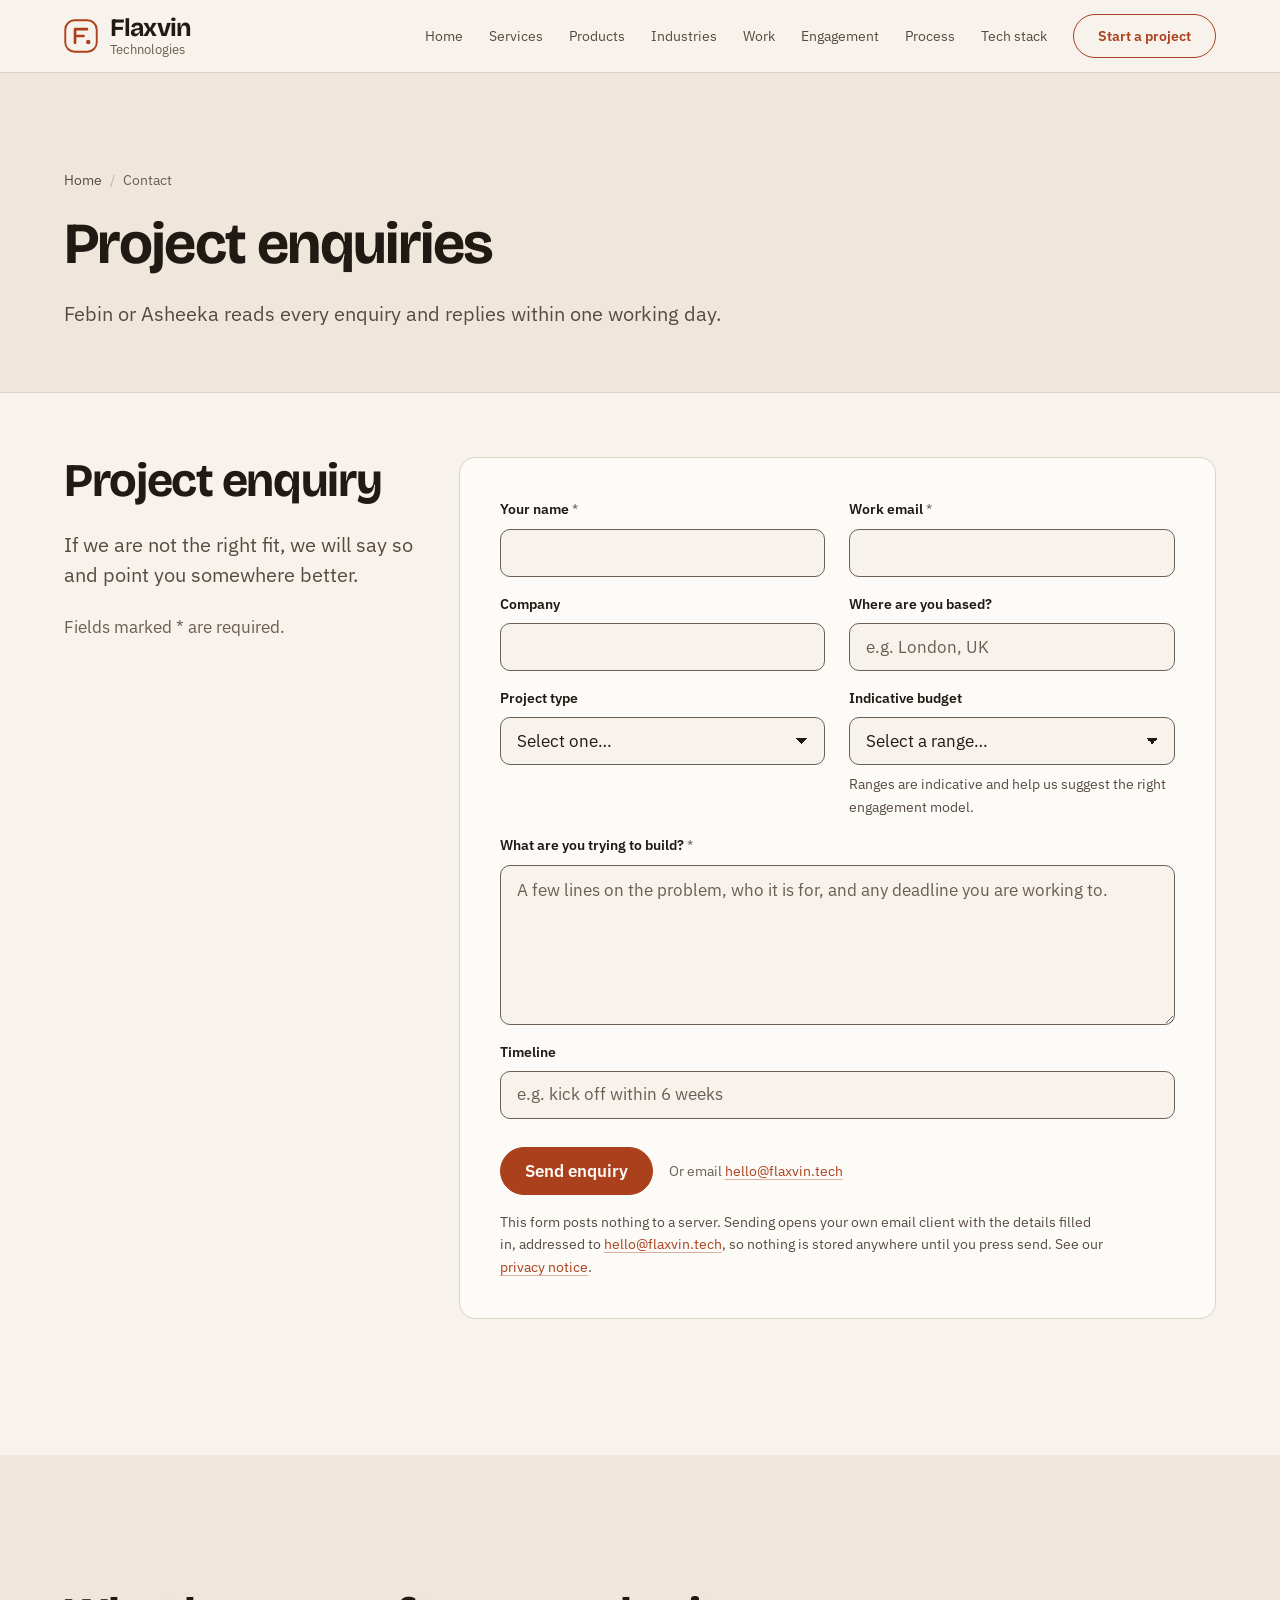
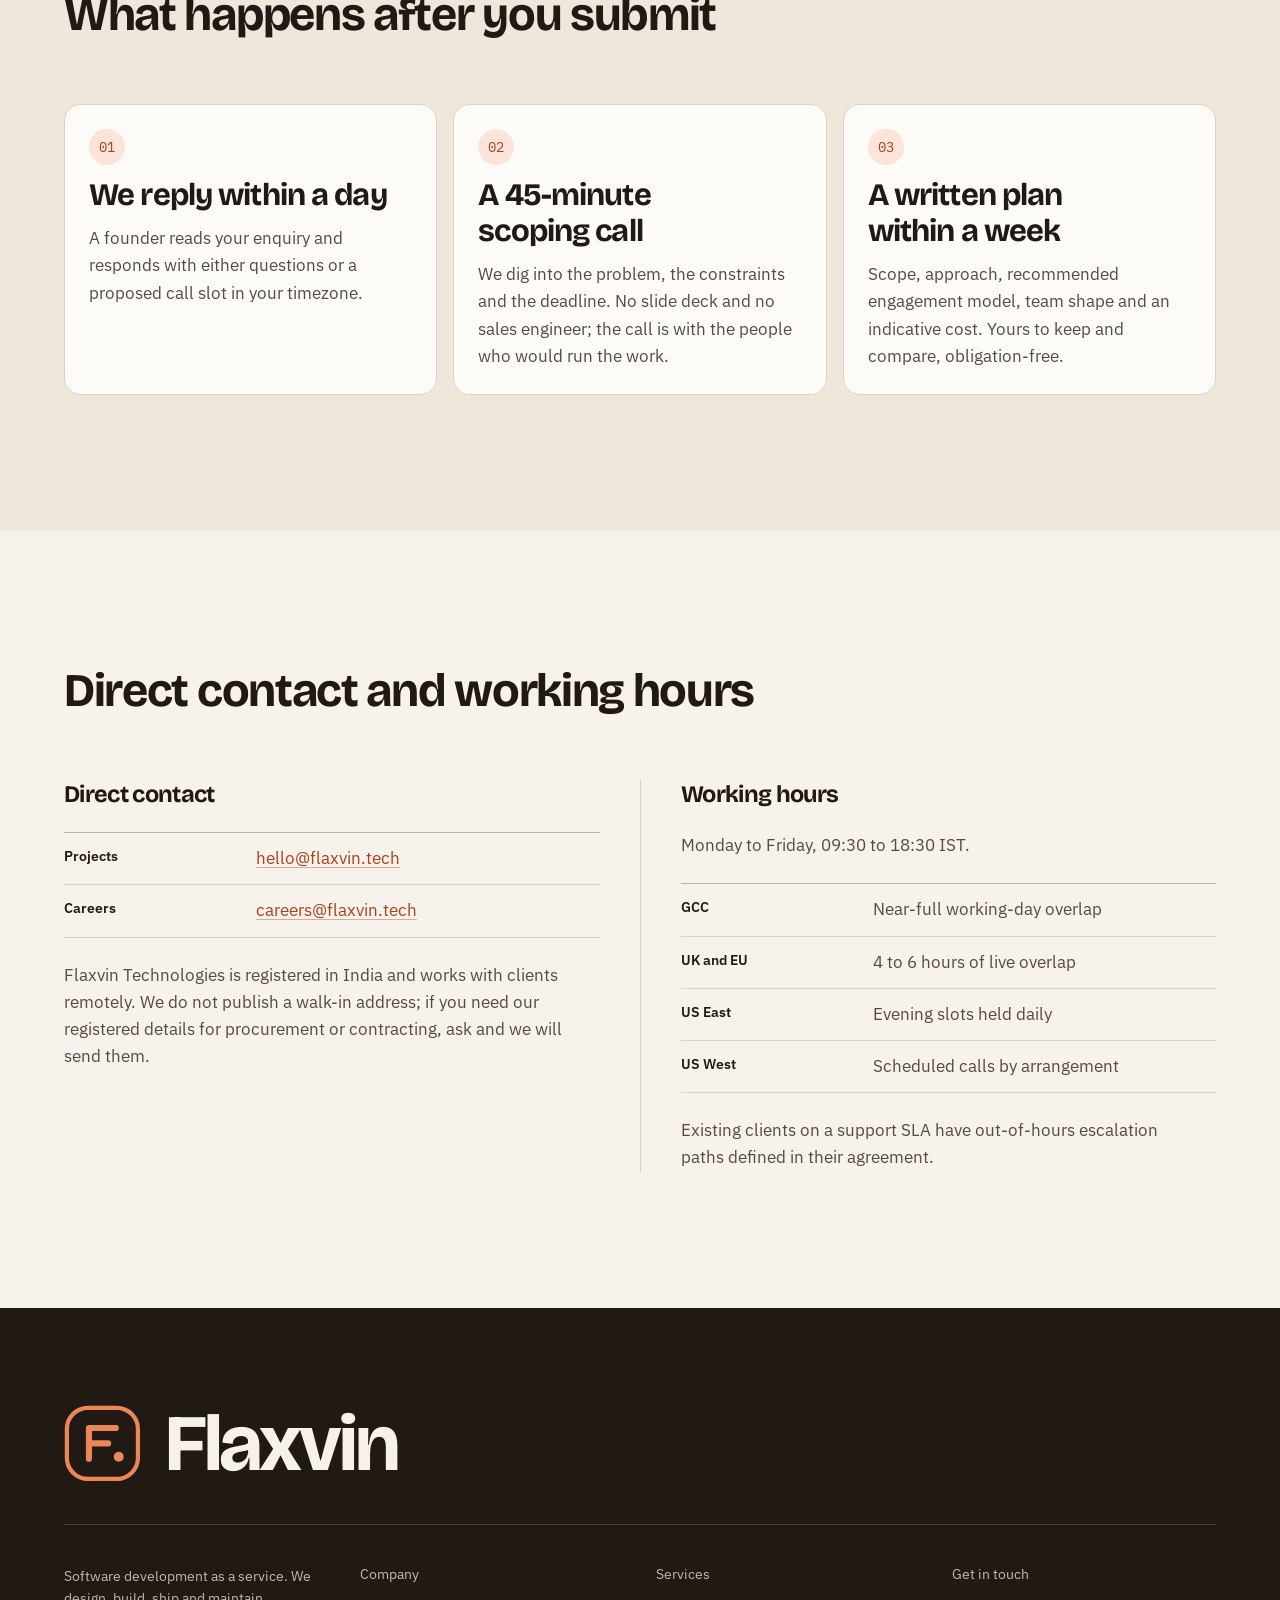
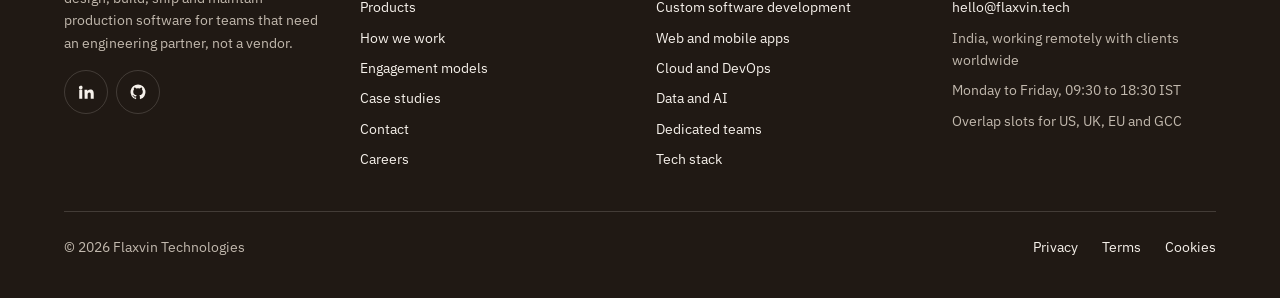
==== commit 15d34083: "Take Pathayam off the home page and stop featuring it Home: the hero now sets the seven pages as cou" ====
--- a/contact.html
+++ b/contact.html
@@ -207,7 +207,7 @@
       <nav aria-label="Company">
         <h2>Company</h2>
         <ul>
-          <li><a href="products.html">Products: Pathayam</a></li>
+          <li><a href="products.html">Products</a></li>
           <li><a href="process.html">How we work</a></li>
           <li><a href="engagement.html">Engagement models</a></li>
           <li><a href="work.html">Case studies</a></li>
--- a/assets/css/site.css
+++ b/assets/css/site.css
@@ -1,7 +1,7 @@
-/* Hallmark · shape: Split Studio (/), Banner register (inner pages) · genre: editorial · theme: brand (Flaxvin, sibling of Pathayam: linen paper, laterite accent, ink slab) · redesign: full · job: hire
- * paper: oklch(96.4% 0.011 78) · accent: oklch(51.5% 0.148 38) · display: Bricolage Grotesque · body: IBM Plex Sans · hero: Banner (every inner page), Split Studio (/) · nav: paper bar, laterite mark, pill action · footer: ink slab, the wordmark over the link columns · imagery: Pathayam's own screens in a dark frame · signature: the maker's site shows the product it makes, figures in tabular mono
+/* Hallmark · shape: Index hero (/), Banner register (inner pages) · genre: editorial · theme: brand (Flaxvin, sibling of Pathayam: linen paper, laterite accent, ink slab) · redesign: full · job: hire
+ * paper: oklch(96.4% 0.011 78) · accent: oklch(51.5% 0.148 38) · display: Bricolage Grotesque · body: IBM Plex Sans · hero: Banner (every inner page), Index (/) · nav: paper bar, laterite mark, pill action · footer: ink slab, the wordmark over the link columns · imagery: none, the site carries type, cards and figures · signature: the seven pages as counted cards beside the claim, figures in tabular mono
  * axes: light/grotesk-heavy/warm · posture: restrained, one drenched band (the close) · contrast: pass · fold: pass · v2.0.0 */
-/* Hallmark · pre-emit critique: P4 H4 E4 S4 R4 V5 · weakest: P, a supplier site argues little; the product screens and the published record carry it */
+/* Hallmark · pre-emit critique: P4 H4 E4 S4 R4 V5 · weakest: P, a supplier site argues little; the published record and the counted index carry it */
 /* Hallmark · waive 77 · the enquiry close is one line and an action pair, once a page · the hire job ends on the enquiry, contact details sit in the footer */
 /* Hallmark · dismissed 42 · the footer is a slab: the Flaxvin wordmark at display size over the columns, named in the stamp */
 /* Hallmark · waive 49b · service and case titles in the services and work registers wrap to two lines at 320px only · each is the service's or project's real name and cannot shorten */
@@ -166,7 +166,7 @@
 .sheet { background: var(--color-paper-3); }
 @media (max-width: 40rem) { .fig { padding: var(--space-lg); } }
 
-/* ---------- Pathayam's screens, in the app's own dark frame ---------- */
+/* ---------- product screenshots in a dark frame (none in use) ---------- */
 .frame { overflow: hidden; margin: 0; border-radius: var(--radius-card); background: var(--color-shot); outline: 1px solid color-mix(in oklab, var(--color-ink) 12%, transparent); outline-offset: -1px; }
 .frame picture { display: block; }
 .frame img { width: 100%; aspect-ratio: 14 / 10; object-fit: cover; object-position: top left; }
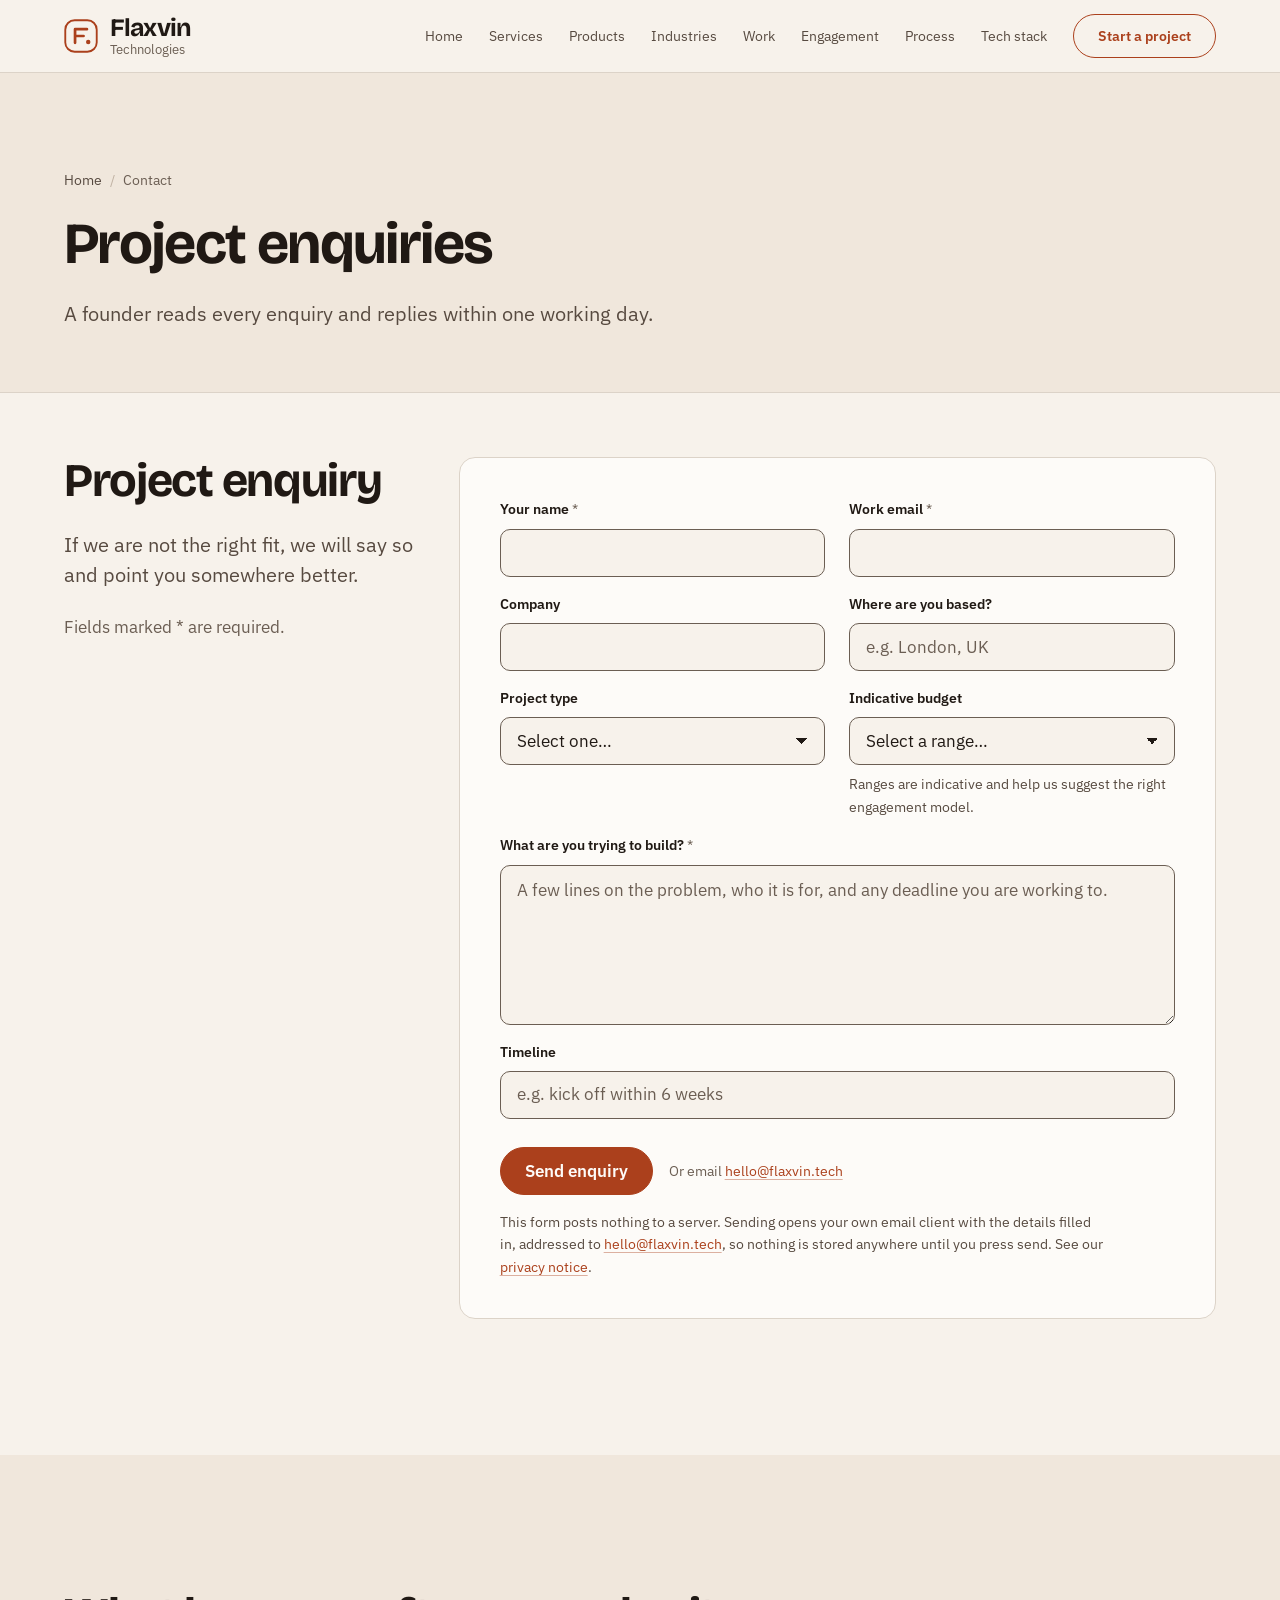
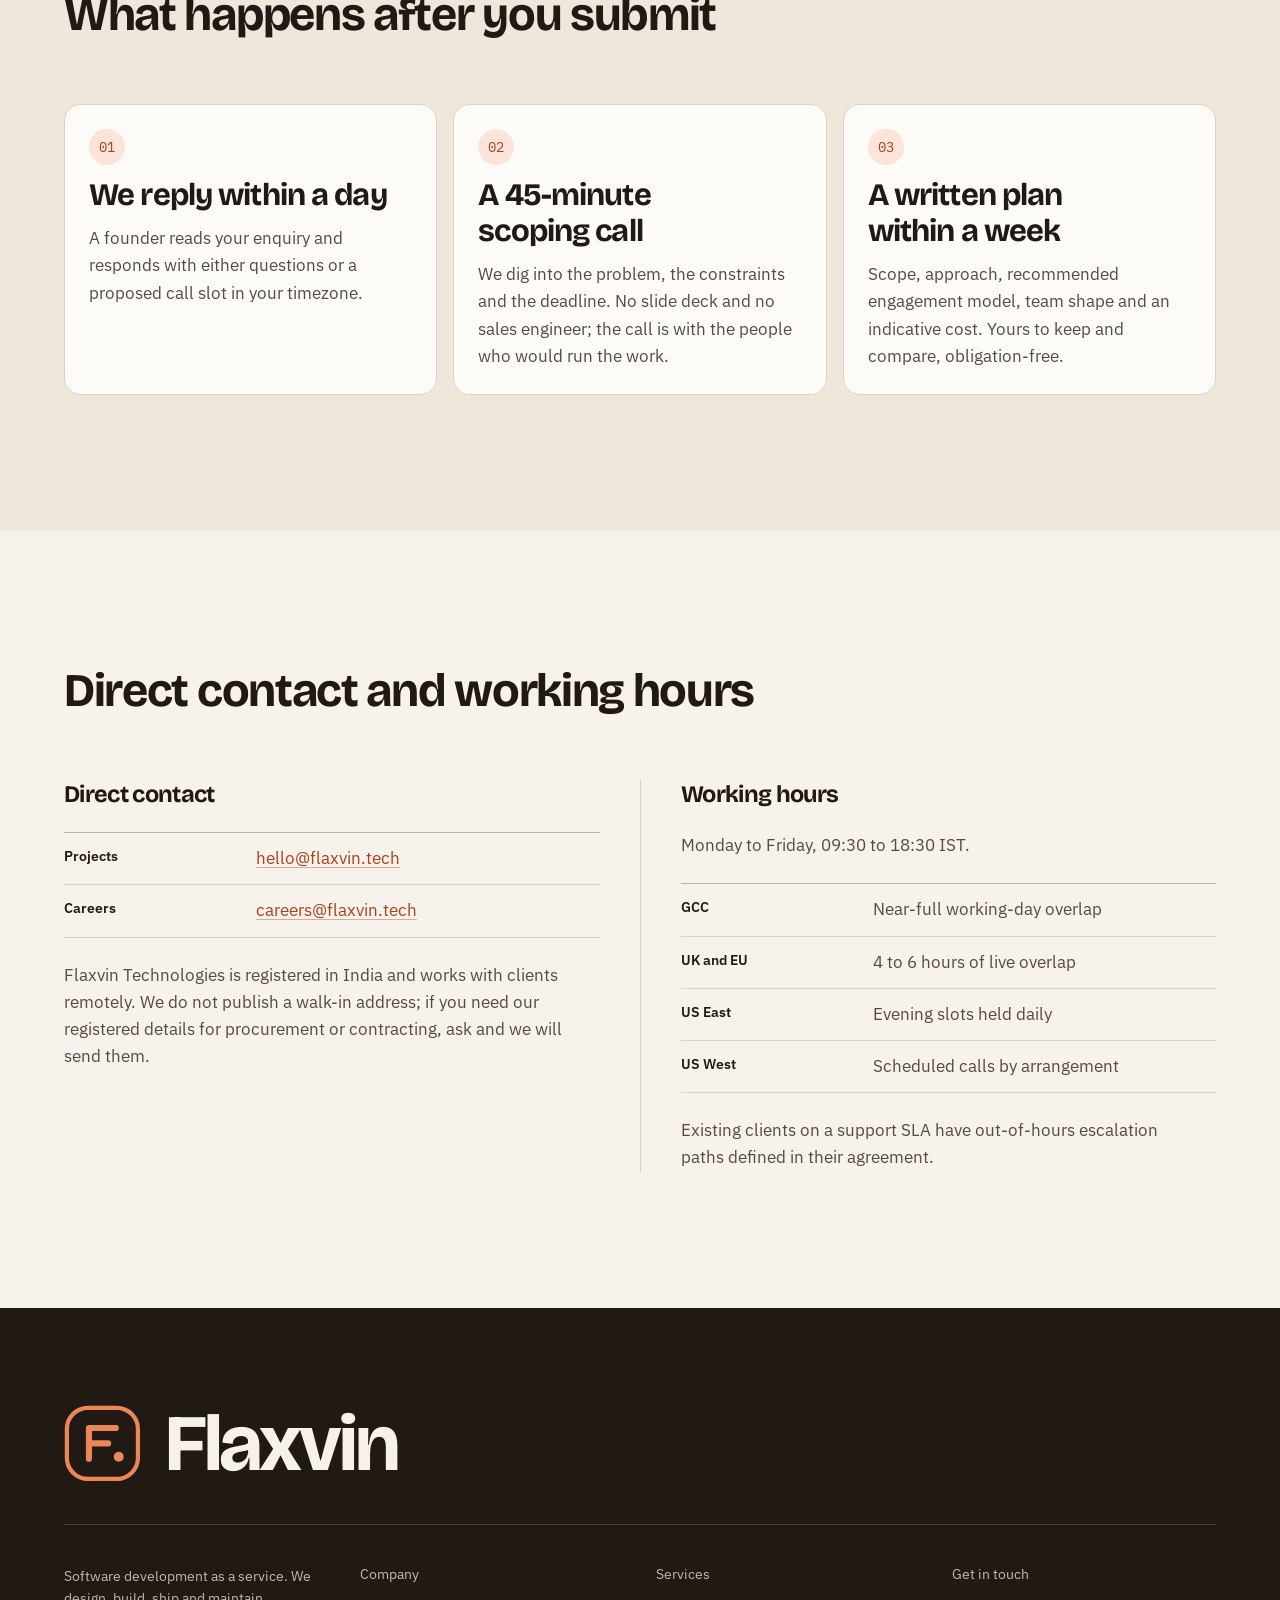
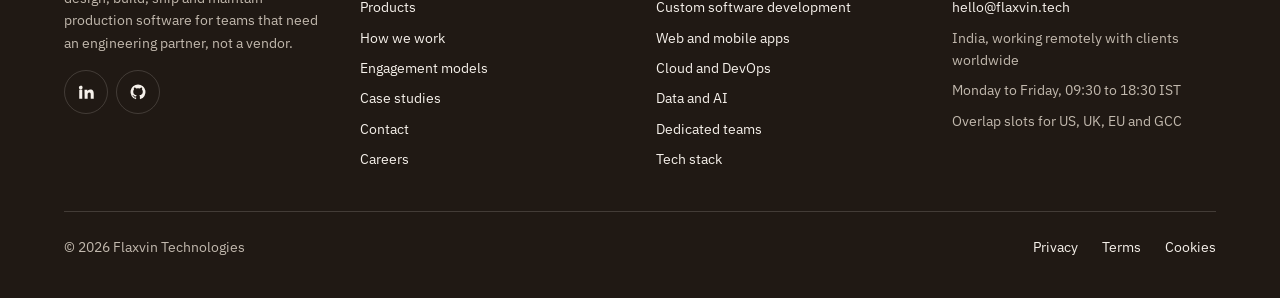
==== commit db2ab431: "Remove founders' names from the contact page Co-Authored-By: Claude Opus 5.5 <noreply@anthropic.com>" ====
--- a/contact.html
+++ b/contact.html
@@ -55,7 +55,7 @@
     <div class="container page-hero__in">
       <ol class="crumb"><li><a href="index.html">Home</a></li><li aria-current="page">Contact</li></ol>
       <h1 id="hero-title">Project enquiries</h1>
-      <p class="lead">Febin or Asheeka reads every enquiry and replies within one working day.</p>
+      <p class="lead">A founder reads every enquiry and replies within one working day.</p>
     </div>
   </section>
 
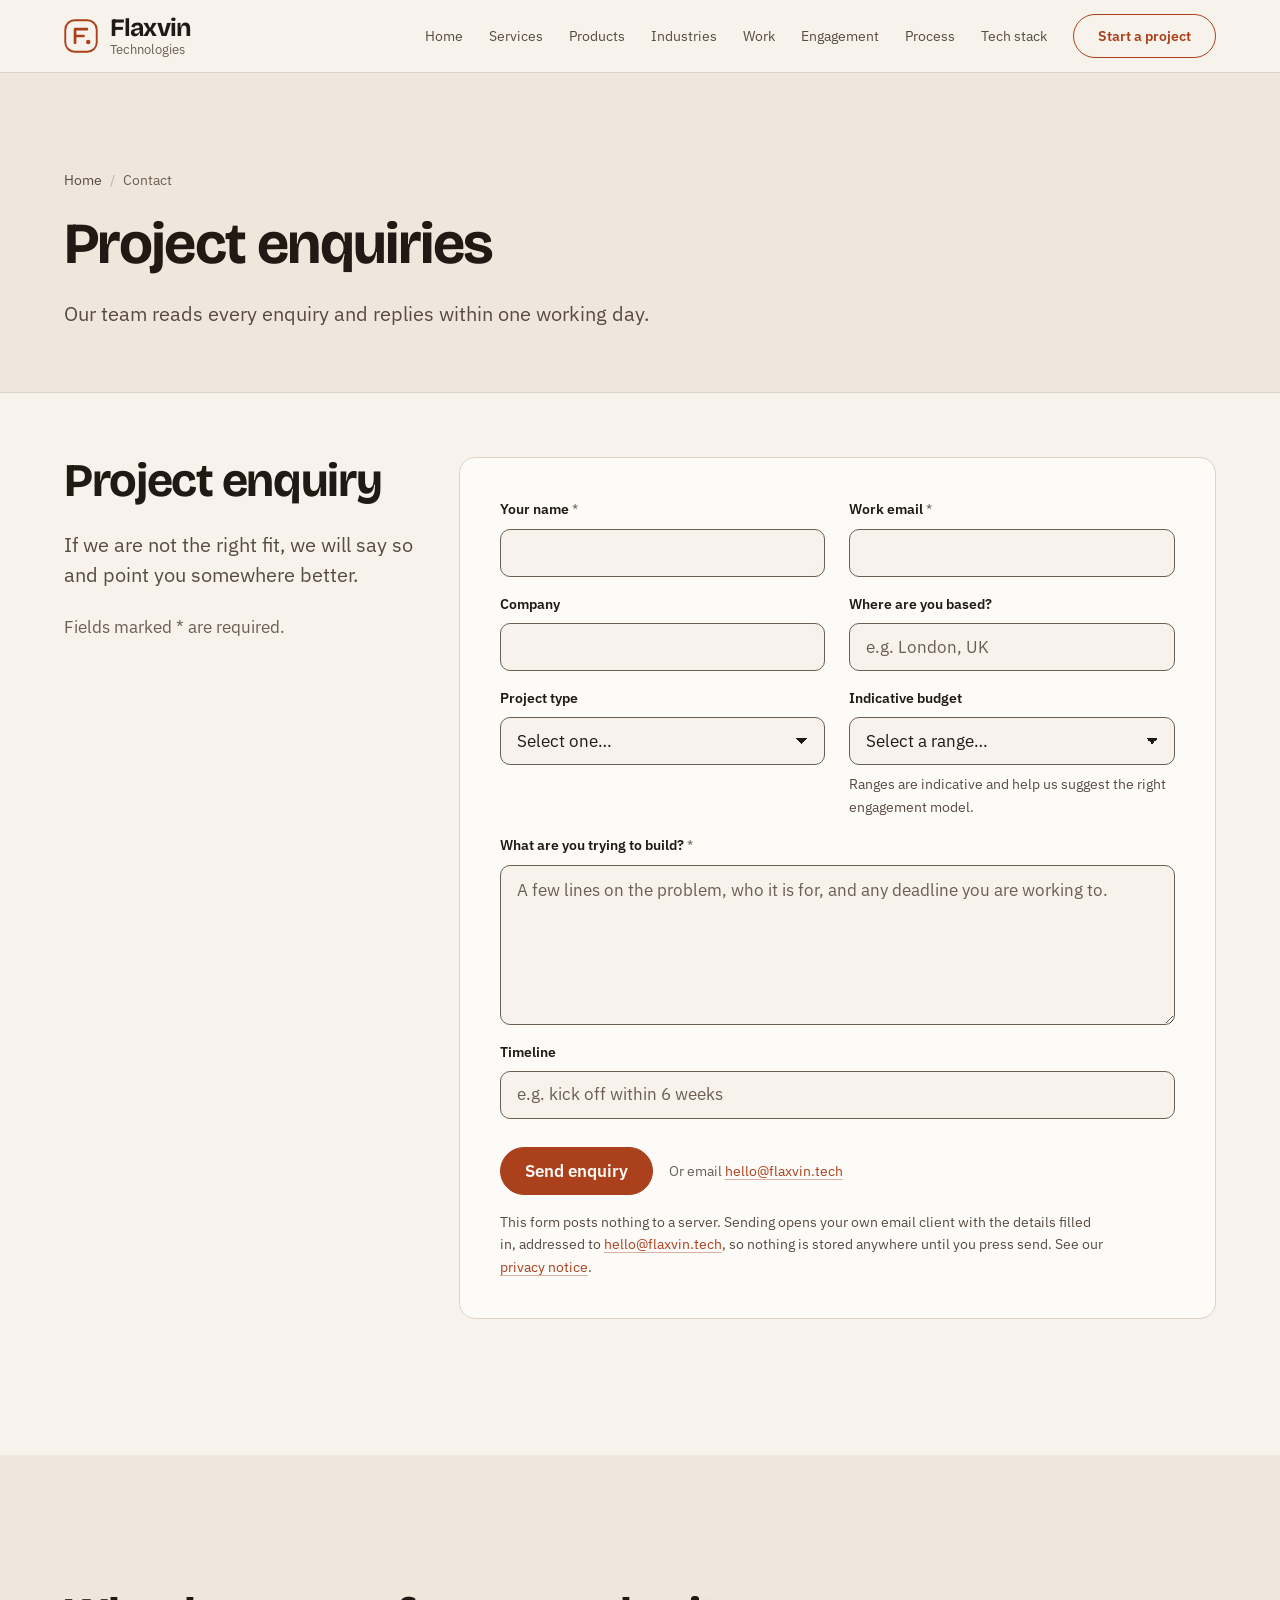
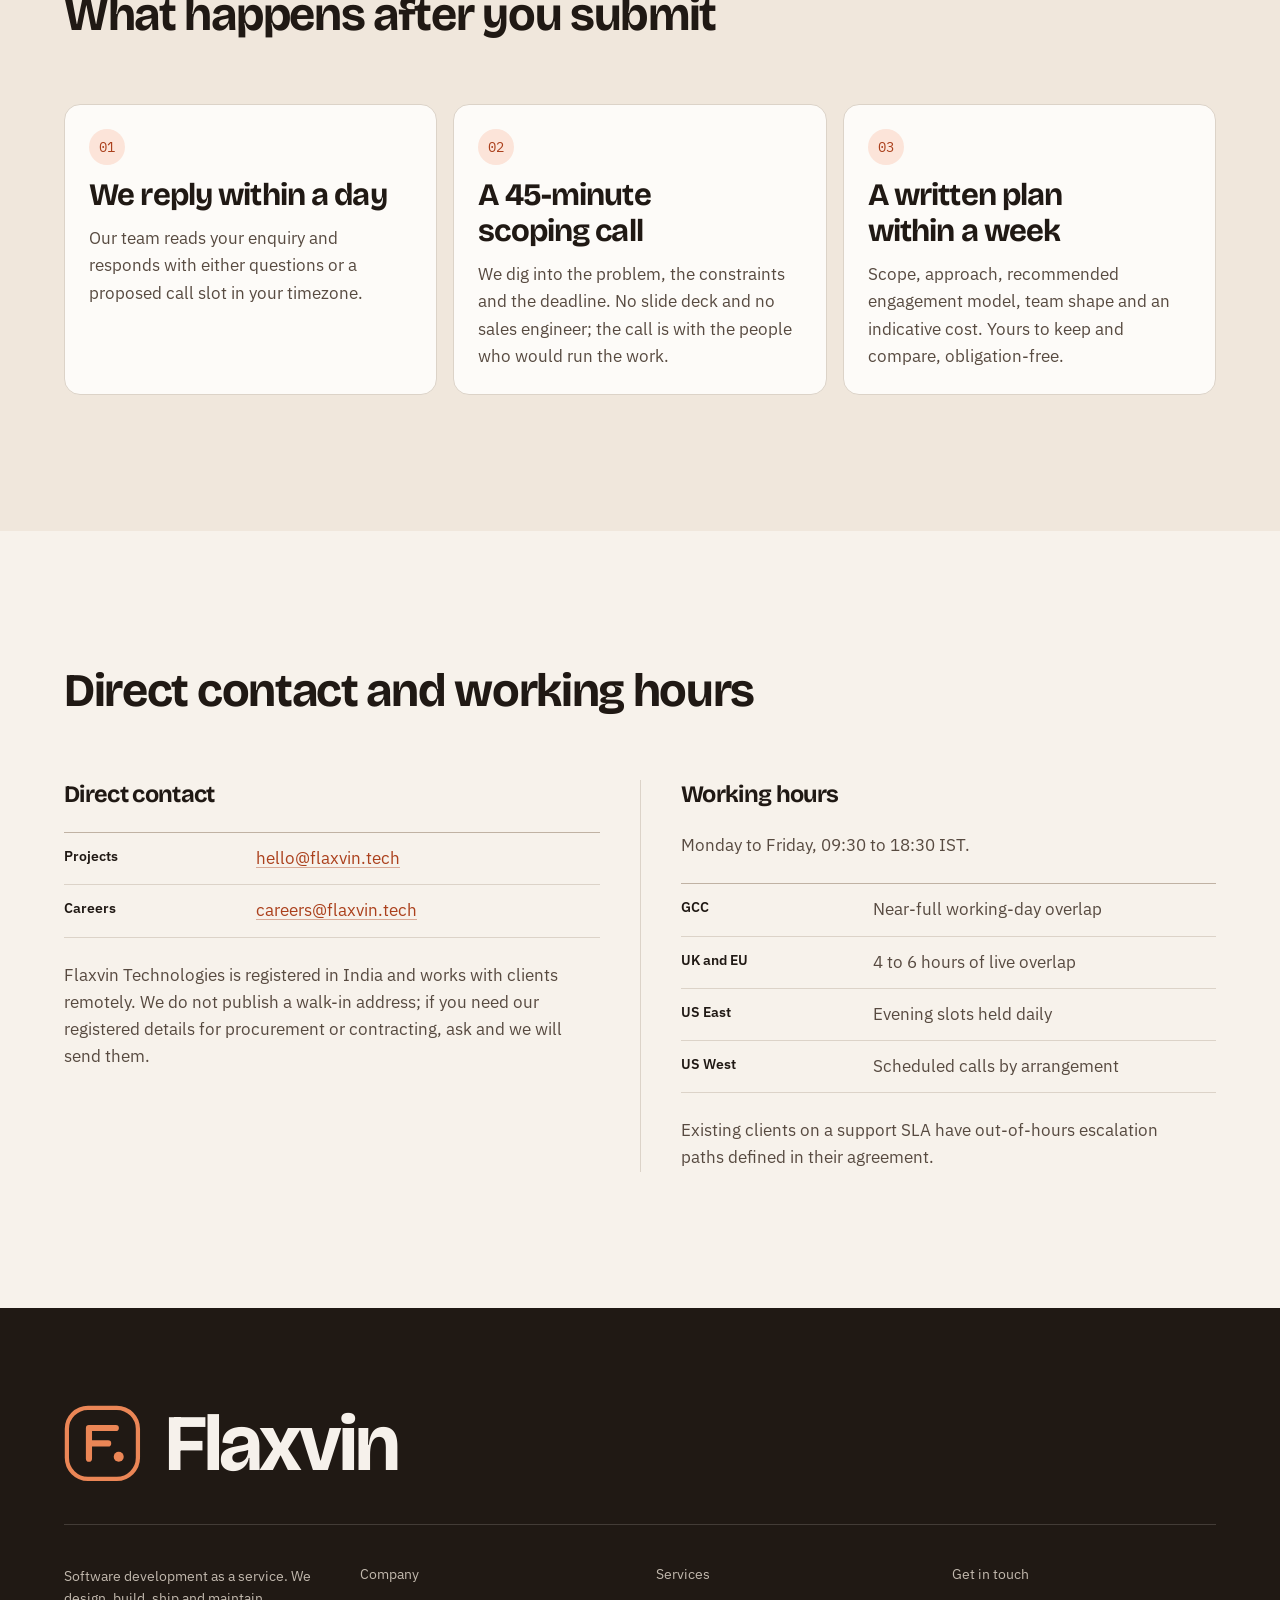
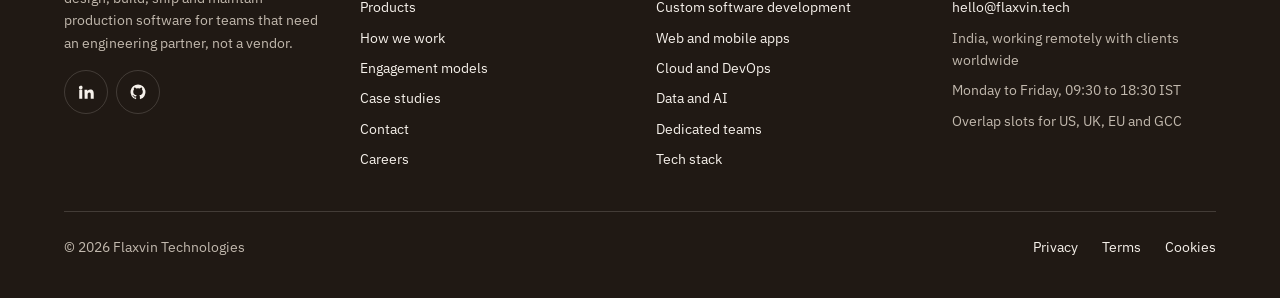
==== commit 7cb516cc: "Say team instead of founder for Flaxvin's own people Co-Authored-By: Claude Opus 5.5 <noreply@anthro" ====
--- a/contact.html
+++ b/contact.html
@@ -55,7 +55,7 @@
     <div class="container page-hero__in">
       <ol class="crumb"><li><a href="index.html">Home</a></li><li aria-current="page">Contact</li></ol>
       <h1 id="hero-title">Project enquiries</h1>
-      <p class="lead">A founder reads every enquiry and replies within one working day.</p>
+      <p class="lead">Our team reads every enquiry and replies within one working day.</p>
     </div>
   </section>
 
@@ -143,7 +143,7 @@
         <li>
           <span class="stages__no">01</span>
           <h3>We reply within a day</h3>
-          <p>A founder reads your enquiry and responds with either questions or a proposed call slot in your timezone.</p>
+          <p>Our team reads your enquiry and responds with either questions or a proposed call slot in your timezone.</p>
         </li>
         <li>
           <span class="stages__no">02</span>
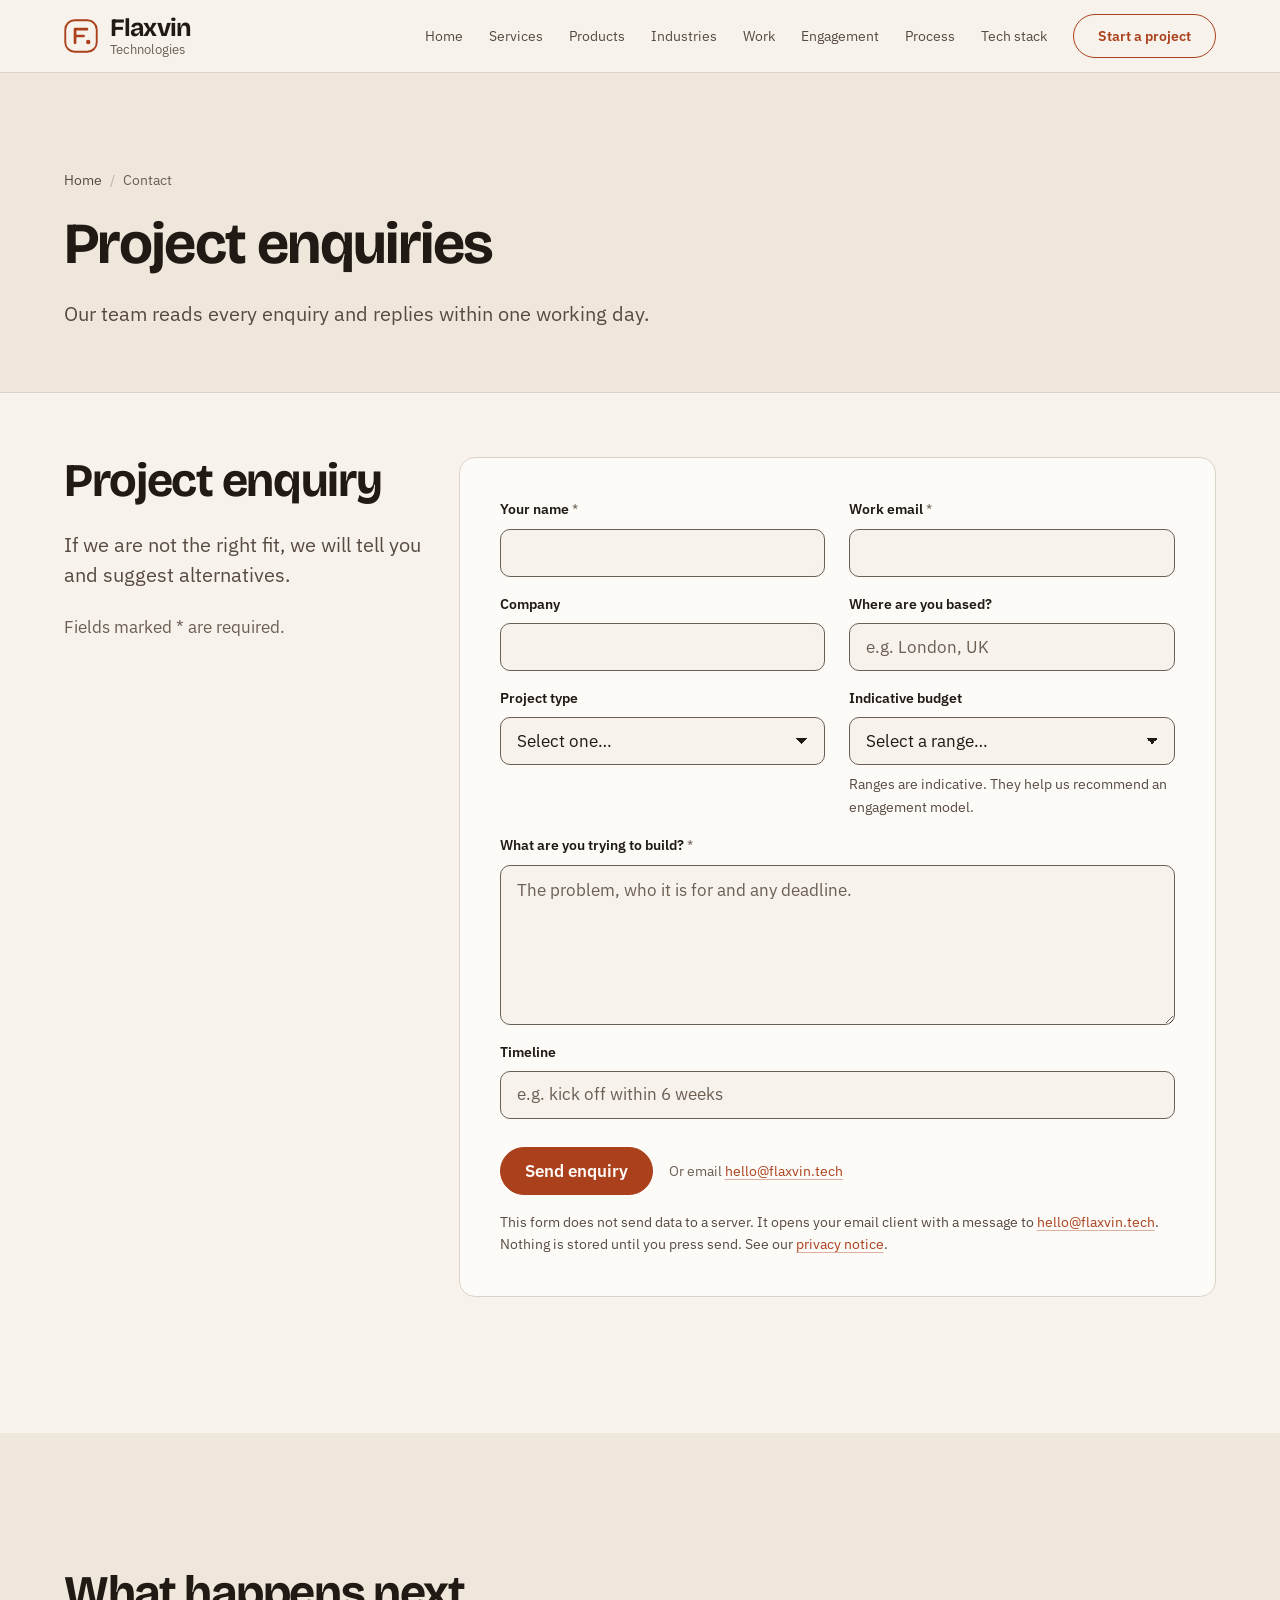
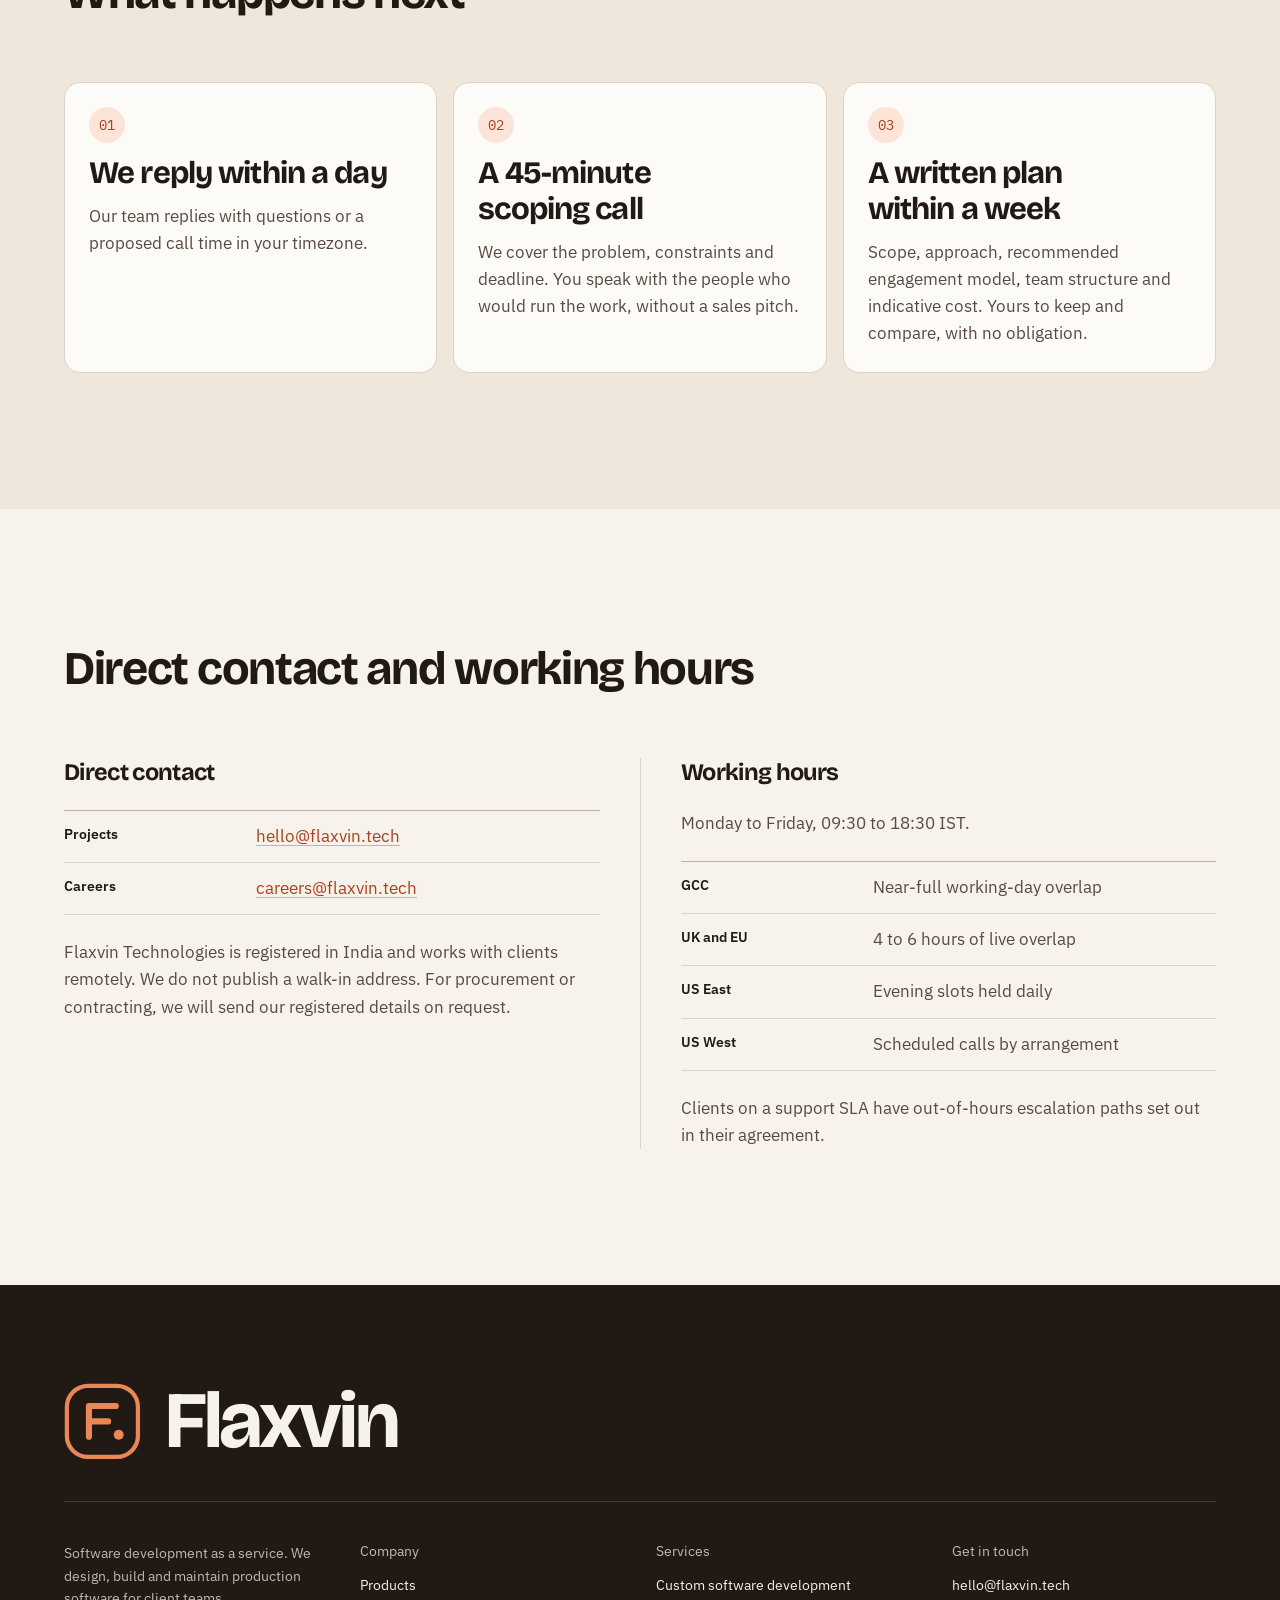
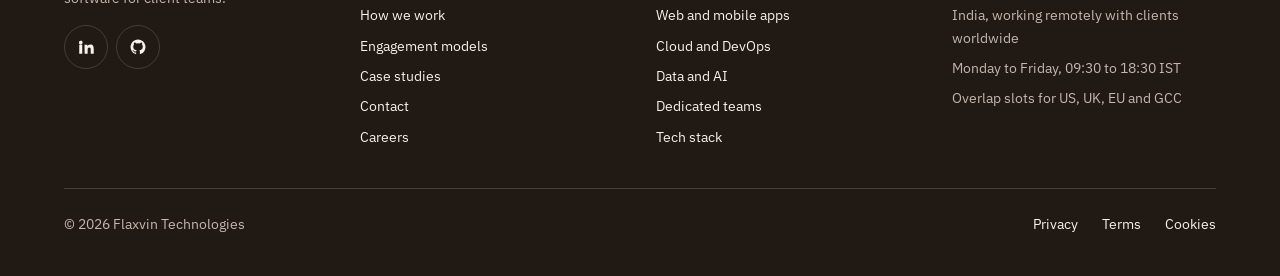
==== commit e90e32e6: "Tighten site copy: plainer, shorter, more professional Rewrites prose on the nine main pages and the" ====
--- a/contact.html
+++ b/contact.html
@@ -4,13 +4,13 @@
 <meta charset="utf-8">
 <meta name="viewport" content="width=device-width, initial-scale=1">
 <title>Contact, Flaxvin Technologies</title>
-<meta name="description" content="Start a project with Flaxvin Technologies. Send a project enquiry, or email hello@flaxvin.tech. India-based, working across US, UK, EU and Middle East timezones.">
+<meta name="description" content="Start a project with Flaxvin Technologies. Send an enquiry or email hello@flaxvin.tech. Based in India, working across US, UK, EU and Middle East timezones.">
 <link rel="canonical" href="https://flaxvin.tech/contact.html">
 <meta name="color-scheme" content="light dark">
 <meta name="theme-color" content="#f6f1e9" media="(prefers-color-scheme: light)">
 <meta name="theme-color" content="#1a1714" media="(prefers-color-scheme: dark)">
 <meta property="og:title" content="Contact, Flaxvin Technologies">
-<meta property="og:description" content="Start a project with Flaxvin Technologies. Send a project enquiry, or email hello@flaxvin.tech. India-based, working across US, UK, EU and Middle East timezones.">
+<meta property="og:description" content="Start a project with Flaxvin Technologies. Send an enquiry or email hello@flaxvin.tech. Based in India, working across US, UK, EU and Middle East timezones.">
 <meta property="og:site_name" content="Flaxvin Technologies">
 <meta property="og:type" content="website">
 <meta property="og:image" content="https://flaxvin.tech/og-image.png">
@@ -63,7 +63,7 @@
     <div class="container cols enquiry">
       <div class="enquiry__head span-4">
         <h2 id="enquiry-title">Project enquiry</h2>
-        <p class="lead">If we are not the right fit, we will say so and point you somewhere better.</p>
+        <p class="lead">If we are not the right fit, we will tell you and suggest alternatives.</p>
         <p class="muted">Fields marked <span class="req">*</span> are required.</p>
       </div>
       <form class="tb enquiry__form span-8" id="inquiry-form" action="mailto:hello@flaxvin.tech" method="post" enctype="text/plain" novalidate>
@@ -114,11 +114,11 @@
             <option>Monthly retainer / dedicated team</option>
             <option>Not defined yet</option>
           </select>
-          <p class="tb__help" id="f-budget-help">Ranges are indicative and help us suggest the right engagement model.</p>
+          <p class="tb__help" id="f-budget-help">Ranges are indicative. They help us recommend an engagement model.</p>
         </div>
         <div class="tb__cell tb__cell--full">
           <label for="f-msg">What are you trying to build? <span class="req" aria-hidden="true">*</span></label>
-          <textarea class="field" id="f-msg" name="message" required placeholder="A few lines on the problem, who it is for, and any deadline you are working to."></textarea>
+          <textarea class="field" id="f-msg" name="message" required placeholder="The problem, who it is for and any deadline."></textarea>
         </div>
         <div class="tb__cell tb__cell--full">
           <label for="f-timeline">Timeline</label>
@@ -129,7 +129,7 @@
           <button class="btn btn--primary" type="submit">Send enquiry</button>
           <p class="small muted">Or email <a href="mailto:hello@flaxvin.tech">hello@flaxvin.tech</a></p>
         </div>
-        <p class="form-note small">This form posts nothing to a server. Sending opens your own email client with the details filled in, addressed to <a href="mailto:hello@flaxvin.tech">hello@flaxvin.tech</a>, so nothing is stored anywhere until you press send. See our <a href="privacy.html">privacy notice</a>.</p>
+        <p class="form-note small">This form does not send data to a server. It opens your email client with a message to <a href="mailto:hello@flaxvin.tech">hello@flaxvin.tech</a>. Nothing is stored until you press send. See our <a href="privacy.html">privacy notice</a>.</p>
       </form>
     </div>
   </section>
@@ -137,23 +137,23 @@
   <section class="sec band" aria-labelledby="next-title">
     <div class="container">
       <div class="head">
-        <h2 id="next-title">What happens after you submit</h2>
+        <h2 id="next-title">What happens next</h2>
       </div>
       <ol class="stages next">
         <li>
           <span class="stages__no">01</span>
           <h3>We reply within a day</h3>
-          <p>Our team reads your enquiry and responds with either questions or a proposed call slot in your timezone.</p>
+          <p>Our team replies with questions or a proposed call time in your timezone.</p>
         </li>
         <li>
           <span class="stages__no">02</span>
           <h3>A 45-minute scoping call</h3>
-          <p>We dig into the problem, the constraints and the deadline. No slide deck and no sales engineer; the call is with the people who would run the work.</p>
+          <p>We cover the problem, constraints and deadline. You speak with the people who would run the work, without a sales pitch.</p>
         </li>
         <li>
           <span class="stages__no">03</span>
           <h3>A written plan within a week</h3>
-          <p>Scope, approach, recommended engagement model, team shape and an indicative cost. Yours to keep and compare, obligation-free.</p>
+          <p>Scope, approach, recommended engagement model, team structure and indicative cost. Yours to keep and compare, with no obligation.</p>
         </li>
       </ol>
     </div>
@@ -171,7 +171,7 @@
             <dt>Projects</dt><dd><a href="mailto:hello@flaxvin.tech">hello@flaxvin.tech</a></dd>
             <dt>Careers</dt><dd><a href="mailto:careers@flaxvin.tech">careers@flaxvin.tech</a></dd>
           </dl>
-          <p>Flaxvin Technologies is registered in India and works with clients remotely. We do not publish a walk-in address; if you need our registered details for procurement or contracting, ask and we will send them.</p>
+          <p>Flaxvin Technologies is registered in India and works with clients remotely. We do not publish a walk-in address. For procurement or contracting, we will send our registered details on request.</p>
         </div>
         <div class="direct__side">
           <h3>Working hours</h3>
@@ -182,7 +182,7 @@
             <dt>US East</dt><dd>Evening slots held daily</dd>
             <dt>US West</dt><dd>Scheduled calls by arrangement</dd>
           </dl>
-          <p>Existing clients on a support SLA have out-of-hours escalation paths defined in their agreement.</p>
+          <p>Clients on a support SLA have out-of-hours escalation paths set out in their agreement.</p>
         </div>
       </div>
     </div>
@@ -198,7 +198,7 @@
     </a>
     <div class="ftr__cols">
       <div class="ftr__about">
-        <p>Software development as a service. We design, build, ship and maintain production software for teams that need an engineering partner, not a vendor.</p>
+        <p>Software development as a service. We design, build and maintain production software for client teams.</p>
         <div class="social">
           <a href="https://www.linkedin.com/company/flaxvin" target="_blank" rel="noopener" aria-label="Flaxvin Technologies on LinkedIn"><svg viewBox="0 0 24 24" fill="currentColor" aria-hidden="true"><path d="M4.98 3.5A2.5 2.5 0 1 0 5 8.5a2.5 2.5 0 0 0-.02-5zM3 9h4v12H3zM10 9h3.8v1.7h.05A4.2 4.2 0 0 1 17.6 8.7c4 0 4.7 2.6 4.7 6V21h-4v-5.5c0-1.3 0-3-1.9-3s-2.2 1.4-2.2 2.9V21h-4z"/></svg></a>
           <a href="https://github.com/flaxvin" target="_blank" rel="noopener" aria-label="Flaxvin Technologies on GitHub"><svg viewBox="0 0 24 24" fill="currentColor" aria-hidden="true"><path d="M12 2a10 10 0 0 0-3.16 19.49c.5.09.68-.22.68-.48v-1.7c-2.78.6-3.37-1.34-3.37-1.34-.45-1.16-1.11-1.47-1.11-1.47-.91-.62.07-.6.07-.6 1 .07 1.53 1.03 1.53 1.03.9 1.53 2.36 1.09 2.94.83.09-.65.35-1.09.63-1.34-2.22-.25-4.56-1.11-4.56-4.94 0-1.09.39-1.98 1.03-2.68-.1-.25-.45-1.27.1-2.64 0 0 .84-.27 2.75 1.02a9.5 9.5 0 0 1 5 0c1.91-1.29 2.75-1.02 2.75-1.02.55 1.37.2 2.39.1 2.64.64.7 1.03 1.59 1.03 2.68 0 3.84-2.34 4.69-4.57 4.94.36.31.68.92.68 1.85v2.74c0 .27.18.58.69.48A10 10 0 0 0 12 2z"/></svg></a>
